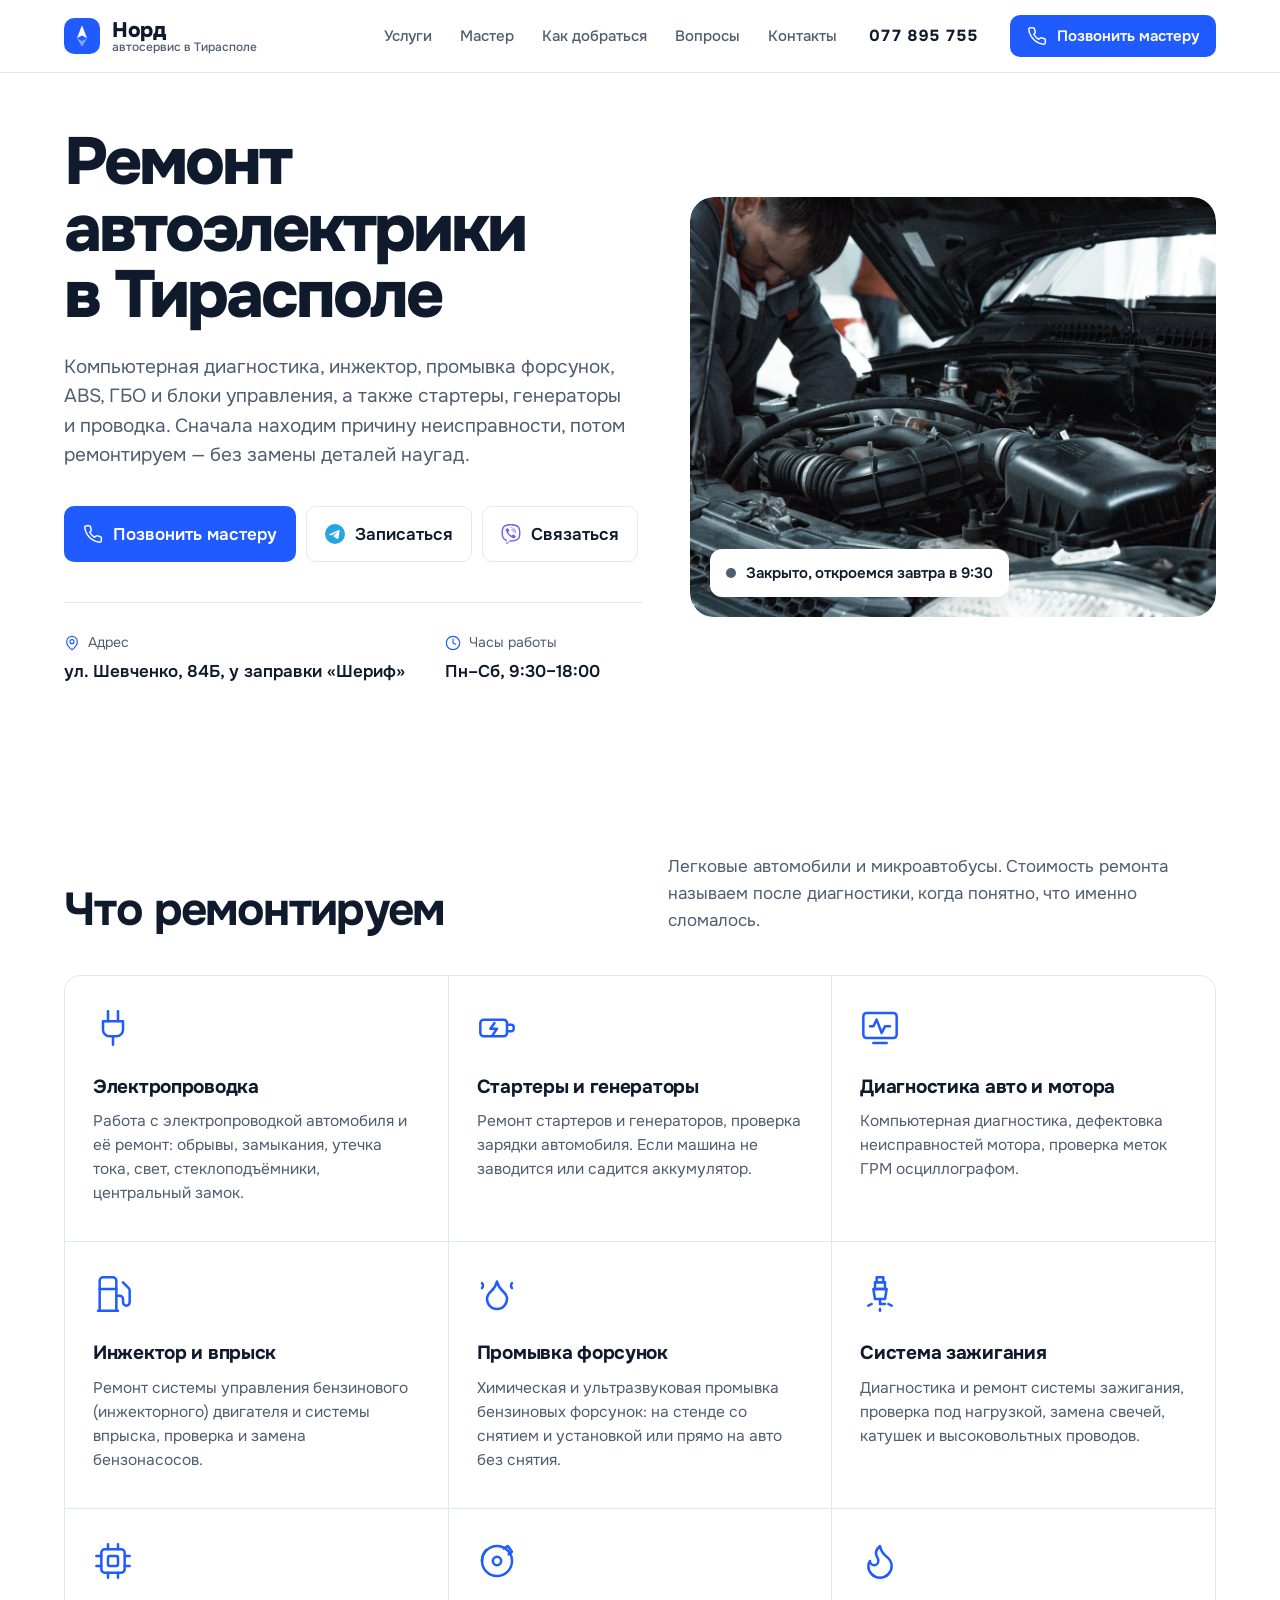
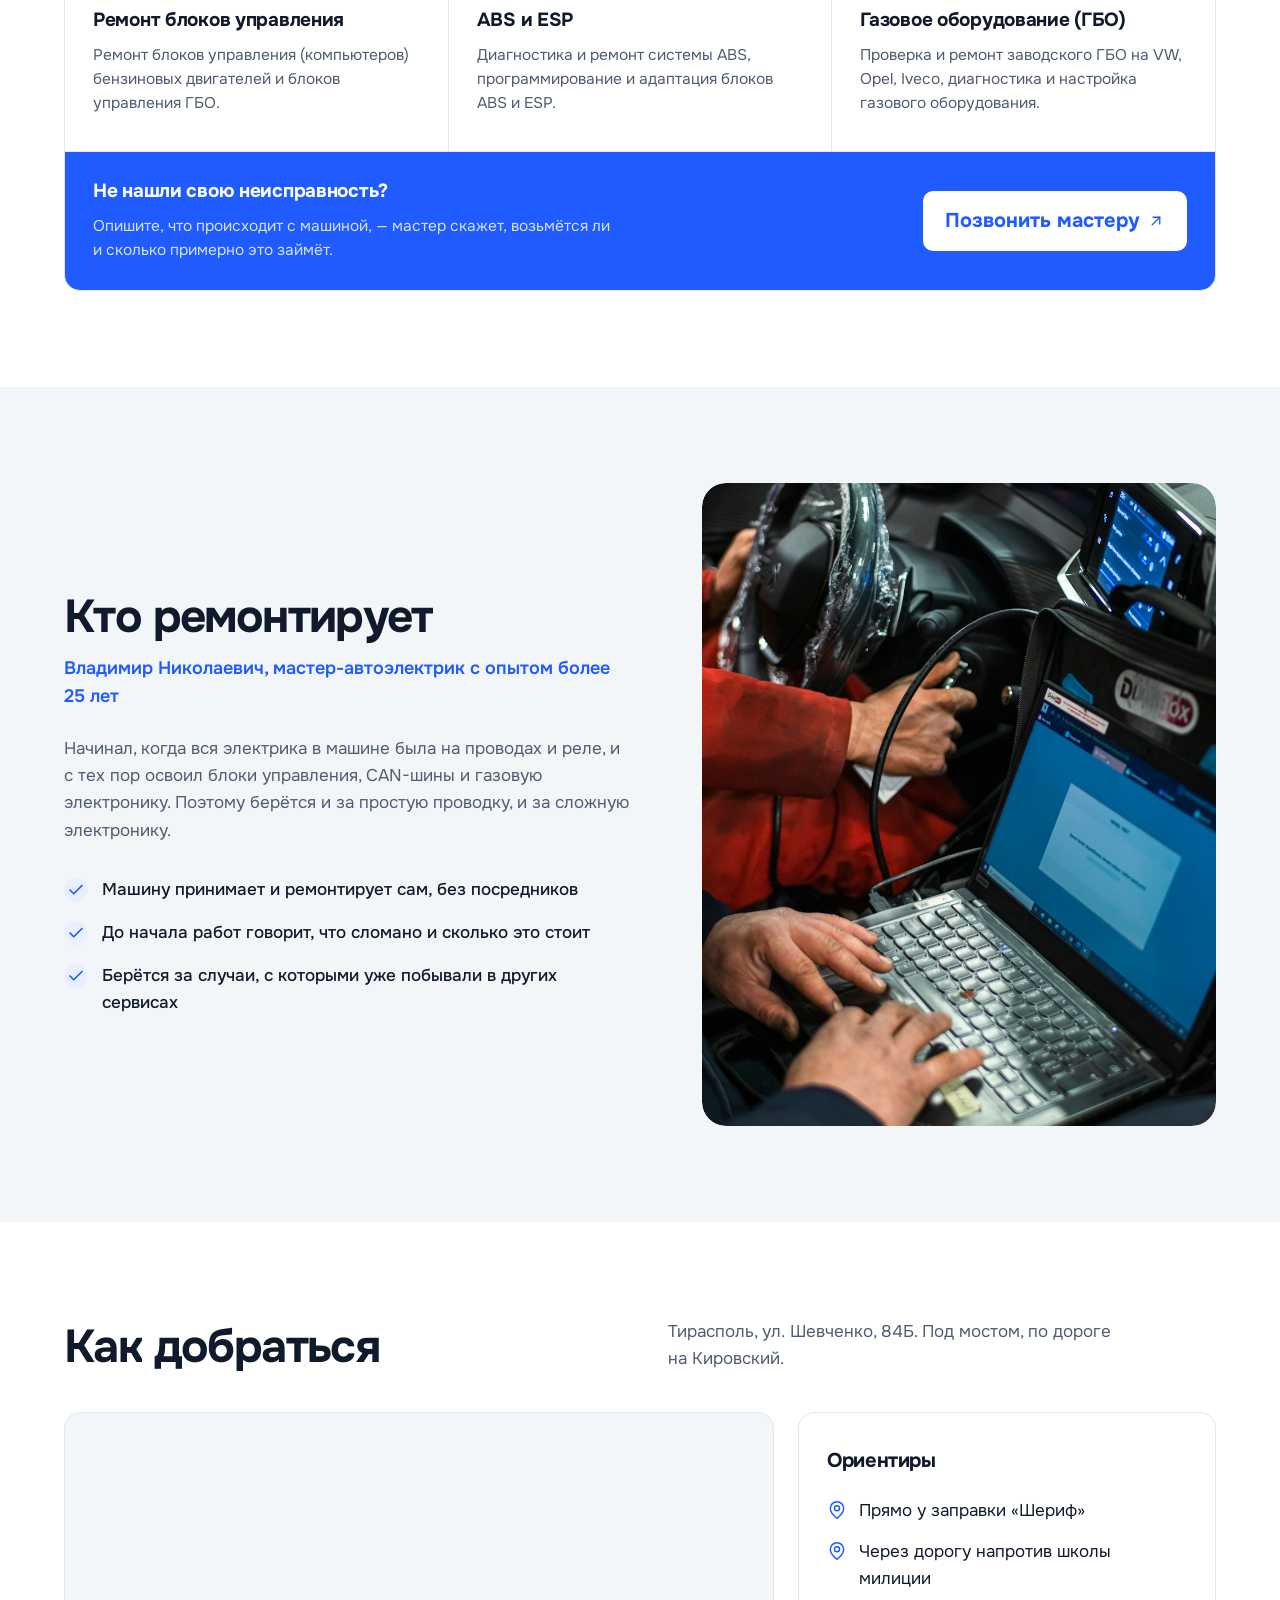
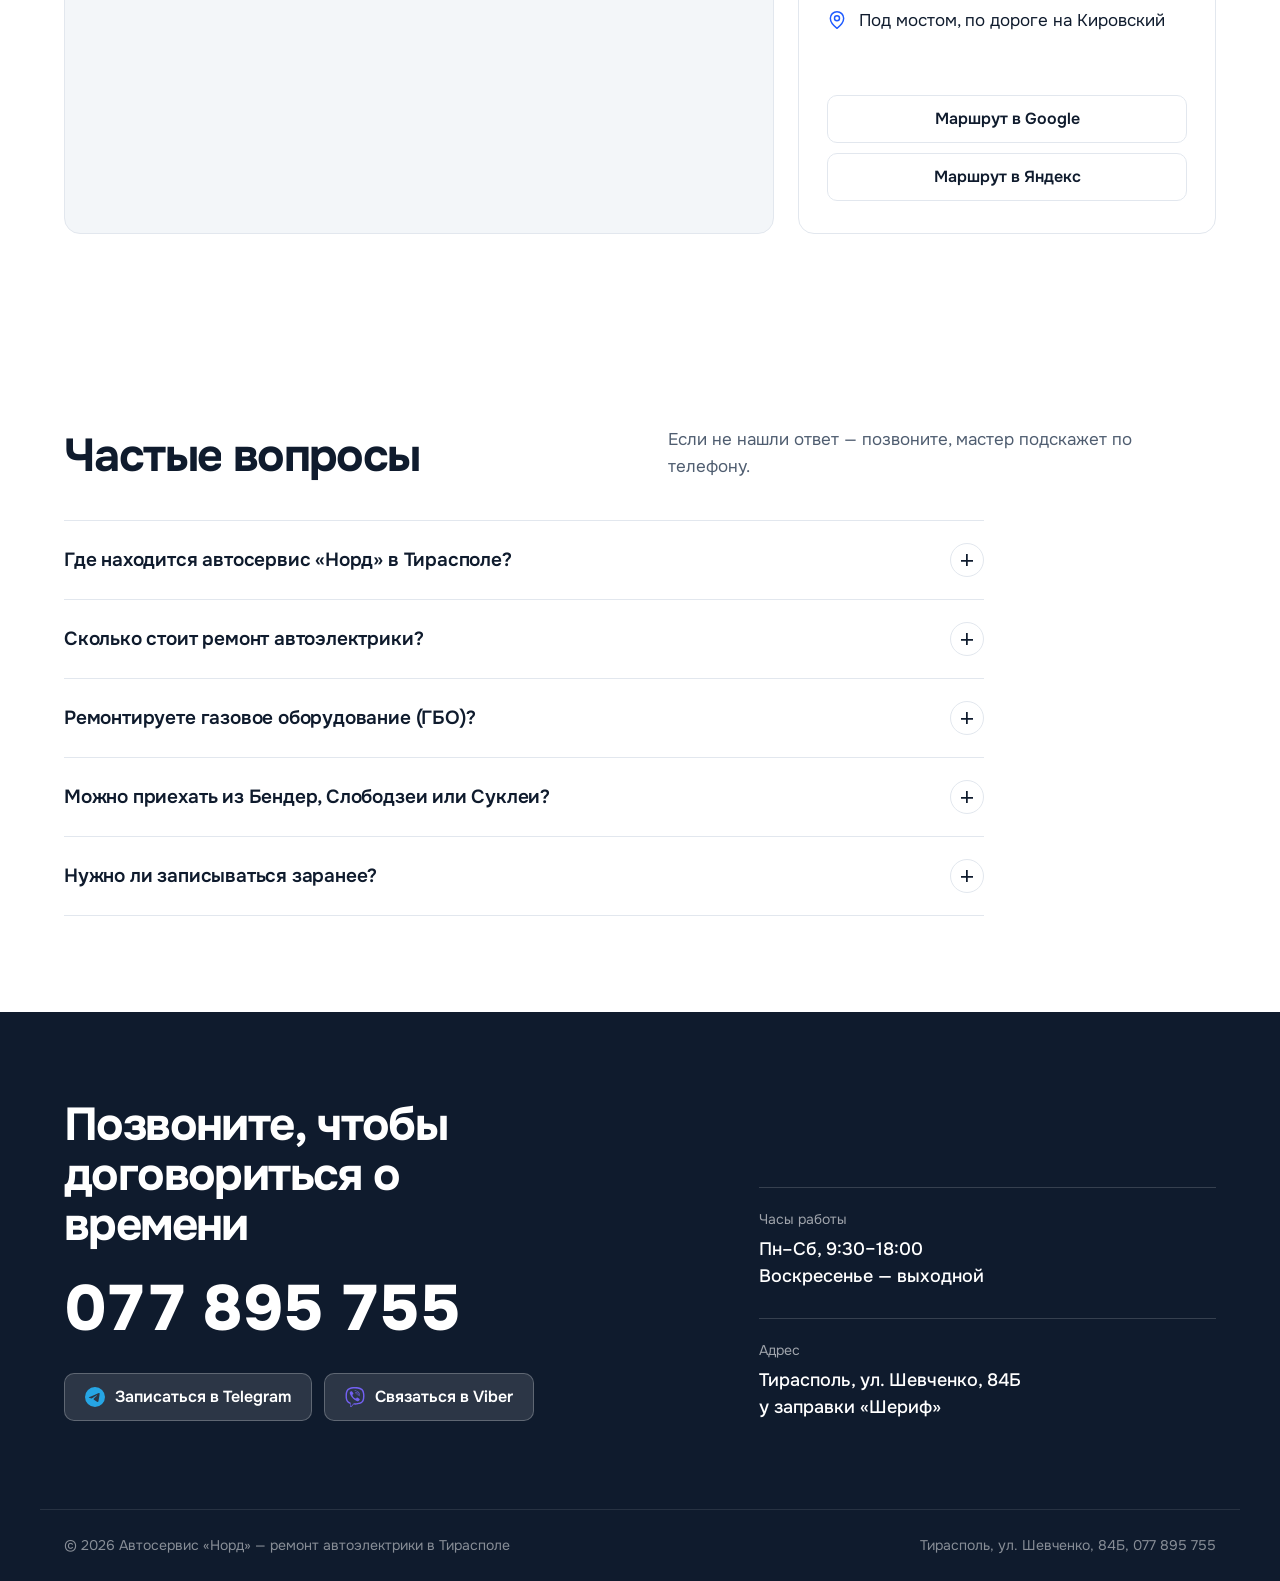
==== index.html @ 367389b3 "Reorder hero lead: diagnostics first, then starters/generators/wiring Co-Authored-By: Claude Sonnet " ====
<!DOCTYPE html>
<html lang="ru">
<head>
  <script>document.documentElement.classList.add('js')</script>
  <meta charset="utf-8">
  <meta name="viewport" content="width=device-width, initial-scale=1, viewport-fit=cover">
  <title>Ремонт автоэлектрики в Тирасполе — автосервис «Норд»</title>
  <meta name="description" content="Ремонт автоэлектрики в Тирасполе: проводка, стартеры и генераторы, инжектор, промывка форсунок, ABS, ГБО и блоки управления. Ул. Шевченко 84Б, у «Шерифа». ☎ 077 895 755">
  <meta name="keywords" content="ремонт автоэлектрики Тирасполь, автоэлектрик Тирасполь, автосервис Тирасполь, СТО Тирасполь, ремонт ГБО Тирасполь, настройка ГБО Тирасполь, ремонт стартера Тирасполь, ремонт генератора Тирасполь, проверка зарядки, ремонт электропроводки авто Тирасполь, ремонт инжектора Тирасполь, промывка форсунок Тирасполь, ультразвуковая промывка форсунок, ремонт заводского ГБО VW Opel Iveco, ремонт блока управления ГБО, замена бензонасоса, ремонт ЭБУ Тирасполь, замена свечей зажигания, ремонт ABS Тирасполь, программирование ABS ESP, проверка меток ГРМ, компьютерная диагностика авто Тирасполь, автоэлектрик ПМР, автоэлектрик Бендеры, автоэлектрик Приднестровье">
  <meta name="robots" content="index, follow, max-image-preview:large">
  <meta name="author" content="Автосервис «Норд»">
  <link rel="canonical" href="https://ot4ainui4elowek.github.io/nord-autoservice/">
  <link rel="alternate" hreflang="ru" href="https://ot4ainui4elowek.github.io/nord-autoservice/">
  <link rel="alternate" hreflang="x-default" href="https://ot4ainui4elowek.github.io/nord-autoservice/">

  <!-- регион -->
  <meta name="geo.region" content="MD-SN">
  <meta name="geo.placename" content="Тирасполь">
  <meta name="geo.position" content="46.8545;29.6125">
  <meta name="ICBM" content="46.8545, 29.6125">
  <meta name="format-detection" content="telephone=yes">

  <!-- превью ссылок: Telegram, Viber, Facebook, VK -->
  <meta property="og:type" content="website">
  <meta property="og:locale" content="ru_RU">
  <meta property="og:site_name" content="Автосервис «Норд»">
  <meta property="og:title" content="Ремонт автоэлектрики в Тирасполе — автосервис «Норд»">
  <meta property="og:description" content="Проводка, стартеры и генераторы, инжектор, промывка форсунок, ABS/ESP, ГБО и ЭБУ. Ул. Шевченко 84Б, у заправки «Шериф». ☎ 077 895 755">
  <meta property="og:url" content="https://ot4ainui4elowek.github.io/nord-autoservice/">
  <meta property="og:image" content="https://ot4ainui4elowek.github.io/nord-autoservice/img/og.jpg">
  <meta property="og:image:secure_url" content="https://ot4ainui4elowek.github.io/nord-autoservice/img/og.jpg">
  <meta property="og:image:type" content="image/jpeg">
  <meta property="og:image:width" content="1200">
  <meta property="og:image:height" content="630">
  <meta property="og:image:alt" content="Ремонт автоэлектрики в Тирасполе — автосервис «Норд», телефон 077 895 755">
  <meta property="business:contact_data:street_address" content="ул. Шевченко, 84Б">
  <meta property="business:contact_data:locality" content="Тирасполь">
  <meta property="business:contact_data:country_name" content="Приднестровье">
  <meta property="business:contact_data:phone_number" content="+37377895755">
  <meta name="twitter:card" content="summary_large_image">
  <meta name="twitter:title" content="Ремонт автоэлектрики в Тирасполе — автосервис «Норд»">
  <meta name="twitter:description" content="Проводка, стартеры, инжектор, ABS/ESP, ГБО. Ул. Шевченко 84Б, у «Шерифа». ☎ 077 895 755">
  <meta name="twitter:image" content="https://ot4ainui4elowek.github.io/nord-autoservice/img/og.jpg">

  <!-- иконки -->
  <link rel="icon" href="favicon.ico" sizes="48x48">
  <link rel="icon" href="img/favicon.svg" type="image/svg+xml">
  <link rel="icon" href="img/favicon-32.png" type="image/png" sizes="32x32">
  <link rel="apple-touch-icon" href="img/apple-touch-icon.png">
  <link rel="manifest" href="site.webmanifest">
  <meta name="theme-color" content="#ffffff">
  <meta name="application-name" content="Норд">
  <meta name="apple-mobile-web-app-title" content="Норд">

  <link rel="preconnect" href="https://fonts.googleapis.com">
  <link rel="preconnect" href="https://fonts.gstatic.com" crossorigin>
  <link rel="stylesheet" href="https://fonts.googleapis.com/css2?family=Onest:wght@400;500;600;700;800&display=swap">
  <link rel="preload" href="img/hero.jpg" as="image" fetchpriority="high">
  <link rel="stylesheet" href="styles.css?v=5">

  <script type="application/ld+json">
{
  "@context": "https://schema.org",
  "@graph": [
    {
      "@type": "AutoRepair",
      "@id": "https://ot4ainui4elowek.github.io/nord-autoservice/#business",
      "name": "Автосервис «Норд»",
      "alternateName": [
        "Норд",
        "СТО Норд Тирасполь",
        "Ремонт автоэлектрики Норд"
      ],
      "description": "Ремонт автоэлектрики в Тирасполе: ремонт электропроводки автомобиля; ремонт стартеров и генераторов, проверка зарядки; компьютерная диагностика и дефектовка мотора; ремонт инжектора и системы впрыска, замена бензонасосов; промывка форсунок химическая и ультразвуком; диагностика и ремонт системы зажигания; ремонт ЭБУ двигателя и блоков управления ГБО; диагностика и ремонт ABS, программирование ABS/ESP; проверка и ремонт ГБО, в том числе заводского (VW, Opel, Iveco).",
      "url": "https://ot4ainui4elowek.github.io/nord-autoservice/",
      "logo": "https://ot4ainui4elowek.github.io/nord-autoservice/img/icon-512.png",
      "image": "https://ot4ainui4elowek.github.io/nord-autoservice/img/og.jpg",
      "telephone": "+37377895755",
      "priceRange": "$$",
      "address": {
        "@type": "PostalAddress",
        "streetAddress": "ул. Шевченко, 84Б",
        "addressLocality": "Тирасполь",
        "addressRegion": "Приднестровье",
        "postalCode": "MD-3300",
        "addressCountry": "MD"
      },
      "geo": {
        "@type": "GeoCoordinates",
        "latitude": 46.8545,
        "longitude": 29.6125
      },
      "hasMap": "https://www.google.com/maps/search/?api=1&query=46.8545,29.6125",
      "openingHoursSpecification": [
        {
          "@type": "OpeningHoursSpecification",
          "dayOfWeek": [
            "Monday",
            "Tuesday",
            "Wednesday",
            "Thursday",
            "Friday",
            "Saturday"
          ],
          "opens": "09:30",
          "closes": "18:00"
        }
      ],
      "areaServed": [
        {
          "@type": "City",
          "name": "Тирасполь"
        },
        {
          "@type": "City",
          "name": "Бендеры"
        },
        {
          "@type": "City",
          "name": "Слободзея"
        },
        {
          "@type": "City",
          "name": "Суклея"
        },
        {
          "@type": "City",
          "name": "Парканы"
        },
        {
          "@type": "City",
          "name": "Красное"
        },
        {
          "@type": "City",
          "name": "Днестровск"
        },
        {
          "@type": "City",
          "name": "Григориополь"
        },
        {
          "@type": "AdministrativeArea",
          "name": "Приднестровье"
        }
      ],
      "employee": {
        "@type": "Person",
        "name": "Владимир Николаевич",
        "jobTitle": "Автоэлектрик"
      },
      "knowsLanguage": "ru",
      "hasOfferCatalog": {
        "@type": "OfferCatalog",
        "name": "Услуги автоэлектрика в Тирасполе",
        "itemListElement": [
          {
            "@type": "Offer",
            "itemOffered": {
              "@type": "Service",
              "name": "Ремонт электропроводки автомобиля",
              "description": "Работа с электропроводкой автомобиля и её ремонт: обрывы, замыкания, утечка тока, свет, стеклоподъёмники, центральный замок.",
              "areaServed": "Тирасполь"
            }
          },
          {
            "@type": "Offer",
            "itemOffered": {
              "@type": "Service",
              "name": "Ремонт стартеров и генераторов, проверка зарядки",
              "description": "Ремонт стартеров и генераторов, проверка зарядки автомобиля. Если машина не заводится или садится аккумулятор.",
              "areaServed": "Тирасполь"
            }
          },
          {
            "@type": "Offer",
            "itemOffered": {
              "@type": "Service",
              "name": "Компьютерная диагностика и дефектовка мотора",
              "description": "Компьютерная диагностика, дефектовка неисправностей мотора, проверка меток ГРМ осциллографом.",
              "areaServed": "Тирасполь"
            }
          },
          {
            "@type": "Offer",
            "itemOffered": {
              "@type": "Service",
              "name": "Ремонт инжектора и системы впрыска, замена бензонасосов",
              "description": "Ремонт системы управления бензинового (инжекторного) двигателя и системы впрыска, проверка и замена бензонасосов.",
              "areaServed": "Тирасполь"
            }
          },
          {
            "@type": "Offer",
            "itemOffered": {
              "@type": "Service",
              "name": "Промывка форсунок химическая и ультразвуком",
              "description": "Химическая и ультразвуковая промывка бензиновых форсунок: на стенде со снятием и установкой или прямо на авто без снятия.",
              "areaServed": "Тирасполь"
            }
          },
          {
            "@type": "Offer",
            "itemOffered": {
              "@type": "Service",
              "name": "Диагностика и ремонт системы зажигания",
              "description": "Диагностика и ремонт системы зажигания, проверка под нагрузкой, замена свечей, катушек и высоковольтных проводов.",
              "areaServed": "Тирасполь"
            }
          },
          {
            "@type": "Offer",
            "itemOffered": {
              "@type": "Service",
              "name": "Ремонт ЭБУ двигателя и блоков управления ГБО",
              "description": "Ремонт блоков управления (компьютеров) бензиновых двигателей и блоков управления ГБО.",
              "areaServed": "Тирасполь"
            }
          },
          {
            "@type": "Offer",
            "itemOffered": {
              "@type": "Service",
              "name": "Диагностика и ремонт ABS, программирование ABS/ESP",
              "description": "Диагностика и ремонт системы ABS, программирование и адаптация блоков ABS и ESP.",
              "areaServed": "Тирасполь"
            }
          },
          {
            "@type": "Offer",
            "itemOffered": {
              "@type": "Service",
              "name": "Проверка и ремонт ГБО, в том числе заводского (VW, Opel, Iveco)",
              "description": "Проверка и ремонт заводского ГБО на VW, Opel, Iveco, диагностика и настройка газового оборудования.",
              "areaServed": "Тирасполь"
            }
          }
        ]
      },
      "contactPoint": {
        "@type": "ContactPoint",
        "telephone": "+37377895755",
        "contactType": "customer service",
        "availableLanguage": "ru"
      }
    },
    {
      "@type": "WebSite",
      "@id": "https://ot4ainui4elowek.github.io/nord-autoservice/#site",
      "url": "https://ot4ainui4elowek.github.io/nord-autoservice/",
      "name": "Автосервис «Норд»",
      "inLanguage": "ru",
      "publisher": {
        "@id": "https://ot4ainui4elowek.github.io/nord-autoservice/#business"
      }
    },
    {
      "@type": "FAQPage",
      "@id": "https://ot4ainui4elowek.github.io/nord-autoservice/#faq",
      "mainEntity": [
        {
          "@type": "Question",
          "name": "Где находится автосервис «Норд» в Тирасполе?",
          "acceptedAnswer": {
            "@type": "Answer",
            "text": "Тирасполь, ул. Шевченко, 84Б — под мостом по дороге на Кировский, прямо у заправки «Шериф», через дорогу напротив школы милиции."
          }
        },
        {
          "@type": "Question",
          "name": "Сколько стоит ремонт автоэлектрики?",
          "acceptedAnswer": {
            "@type": "Answer",
            "text": "Цена зависит от машины и неисправности. Мастер называет стоимость после диагностики, до начала работ."
          }
        },
        {
          "@type": "Question",
          "name": "Ремонтируете газовое оборудование (ГБО)?",
          "acceptedAnswer": {
            "@type": "Answer",
            "text": "Да. Проверяем и ремонтируем ГБО, в том числе заводское на VW, Opel и Iveco, настраиваем газовое оборудование и ремонтируем блоки управления ГБО."
          }
        },
        {
          "@type": "Question",
          "name": "Можно приехать из Бендер, Слободзеи или Суклеи?",
          "acceptedAnswer": {
            "@type": "Answer",
            "text": "Да, к нам приезжают со всего Приднестровья. Позвоните заранее — договоримся о времени, чтобы не ждать."
          }
        },
        {
          "@type": "Question",
          "name": "Нужно ли записываться заранее?",
          "acceptedAnswer": {
            "@type": "Answer",
            "text": "Лучше позвонить по номеру 077 895 755 или написать в Telegram или Viber: мастер скажет, когда удобно подъехать."
          }
        }
      ]
    }
  ]
}
  </script>
</head>
<body>

<!-- Линейные иконки (stroke, 24×24) -->
<svg width="0" height="0" style="position:absolute" aria-hidden="true">
  <defs>
    <symbol id="i-phone" viewBox="0 0 24 24"><path d="M22 16.92v3a2 2 0 0 1-2.18 2 19.79 19.79 0 0 1-8.63-3.07 19.5 19.5 0 0 1-6-6 19.79 19.79 0 0 1-3.07-8.67A2 2 0 0 1 4.11 2h3a2 2 0 0 1 2 1.72c.13.96.36 1.9.7 2.81a2 2 0 0 1-.45 2.11L8.09 9.91a16 16 0 0 0 6 6l1.27-1.27a2 2 0 0 1 2.11-.45c.9.34 1.85.57 2.81.7A2 2 0 0 1 22 16.92z"/></symbol>
    <symbol id="i-send" viewBox="0 0 24 24"><path d="m22 2-7 20-4-9-9-4z"/><path d="M22 2 11 13"/></symbol>
    <symbol id="b-tg" viewBox="0 0 24 24"><path fill="#26A5E4" stroke="none" d="M11.944 0A12 12 0 0 0 0 12a12 12 0 0 0 12 12 12 12 0 0 0 12-12A12 12 0 0 0 12 0a12 12 0 0 0-.056 0zm4.962 7.224c.1-.002.321.023.465.14a.506.506 0 0 1 .171.325c.016.093.036.306.02.472-.18 1.898-.962 6.502-1.36 8.627-.168.9-.499 1.201-.82 1.23-.696.065-1.225-.46-1.9-.902-1.056-.693-1.653-1.124-2.678-1.8-1.185-.78-.417-1.21.258-1.91.177-.184 3.247-2.977 3.307-3.23.007-.032.014-.15-.056-.212s-.174-.041-.249-.024c-.106.024-1.793 1.14-5.061 3.345-.48.33-.913.49-1.302.48-.428-.008-1.252-.241-1.865-.44-.752-.245-1.349-.374-1.297-.789.027-.216.325-.437.893-.663 3.498-1.524 5.83-2.529 6.998-3.014 3.332-1.386 4.025-1.627 4.476-1.635z"/></symbol>
    <symbol id="b-vb" viewBox="0 0 24 24"><path fill="#7360F2" stroke="none" d="M11.4 0C9.473.028 5.333.344 3.02 2.467 1.302 4.187.696 6.7.633 9.817.57 12.933.488 18.776 6.12 20.36h.003l-.004 2.416s-.037.977.61 1.177c.777.242 1.234-.5 1.98-1.302.407-.44.972-1.084 1.397-1.58 3.85.326 6.812-.416 7.15-.525.776-.252 5.176-.816 5.892-6.657.74-6.02-.36-9.83-2.34-11.546-.596-.55-3.006-2.3-8.375-2.323 0 0-.395-.025-1.037-.017zm.058 1.693c.545-.004.88.017.88.017 4.542.02 6.717 1.388 7.222 1.846 1.675 1.435 2.53 4.868 1.906 9.897v.002c-.604 4.878-4.174 5.184-4.832 5.395-.28.09-2.882.737-6.153.524 0 0-2.436 2.94-3.197 3.704-.12.12-.26.167-.352.144-.13-.033-.166-.188-.165-.414l.02-4.018c-4.762-1.32-4.485-6.292-4.43-8.895.054-2.604.543-4.738 1.996-6.173 1.96-1.773 5.474-2.018 7.11-2.03zm.38 2.602c-.167 0-.303.135-.304.302 0 .167.133.303.3.305 1.624.01 2.946.537 4.028 1.592 1.073 1.046 1.62 2.468 1.633 4.334.002.167.14.3.307.3.166-.002.3-.138.3-.304-.014-1.984-.618-3.596-1.816-4.764-1.19-1.16-2.692-1.753-4.447-1.765zm-3.96.695c-.19-.032-.4.005-.616.117l-.01.002c-.43.247-.816.562-1.146.932-.002.004-.006.004-.008.008-.267.323-.42.638-.46.948-.008.046-.01.093-.007.14 0 .136.022.27.065.4l.013.01c.135.48.473 1.276 1.205 2.604.42.768.903 1.5 1.446 2.186.27.344.56.673.87.984l.132.132c.31.308.64.6.984.87.686.543 1.418 1.027 2.186 1.447 1.328.733 2.126 1.07 2.604 1.206l.01.014c.13.042.265.064.402.063.046.002.092 0 .138-.008.31-.036.627-.19.948-.46.004 0 .003-.002.008-.005.37-.33.683-.72.93-1.148l.003-.01c.225-.432.15-.842-.18-1.12-.004 0-.698-.58-1.037-.83-.36-.255-.73-.492-1.113-.71-.51-.285-1.032-.106-1.248.174l-.447.564c-.23.283-.657.246-.657.246-3.12-.796-3.955-3.955-3.955-3.955s-.037-.426.248-.656l.563-.448c.277-.215.456-.737.17-1.248-.217-.383-.454-.756-.71-1.115-.25-.34-.826-1.033-.83-1.035-.137-.165-.31-.265-.502-.297zm4.49.88c-.158.002-.29.124-.3.282-.01.167.115.312.282.324 1.16.085 2.017.466 2.645 1.15.63.688.93 1.524.906 2.57-.002.168.13.306.3.31.166.003.305-.13.31-.297.025-1.175-.334-2.193-1.067-2.994-.74-.81-1.777-1.253-3.05-1.346h-.024zm.463 1.63c-.16.002-.29.127-.3.287-.008.167.12.31.288.32.523.028.875.175 1.113.422.24.245.388.62.416 1.164.01.167.15.295.318.287.167-.008.295-.15.287-.317-.03-.644-.215-1.178-.58-1.557-.367-.378-.893-.574-1.52-.607h-.018z"/></symbol>
    <symbol id="i-chat" viewBox="0 0 24 24"><path d="M7.9 20A9 9 0 1 0 4 16.1L2 22z"/><path d="M9.5 9.5c0 2.5 2.5 5 5 5"/></symbol>
    <symbol id="i-pin" viewBox="0 0 24 24"><path d="M20 10c0 6-8 12-8 12s-8-6-8-12a8 8 0 0 1 16 0z"/><circle cx="12" cy="10" r="3"/></symbol>
    <symbol id="i-clock" viewBox="0 0 24 24"><circle cx="12" cy="12" r="10"/><path d="M12 6v6l4 2"/></symbol>
    <symbol id="i-check" viewBox="0 0 24 24"><path d="M20 6 9 17l-5-5"/></symbol>
    <symbol id="i-arrow" viewBox="0 0 24 24"><path d="M7 17 17 7"/><path d="M8 7h9v9"/></symbol>
    <!-- услуги -->
    <symbol id="i-wiring" viewBox="0 0 24 24"><path d="M12 22v-5"/><path d="M9 8V2"/><path d="M15 8V2"/><path d="M18 8v5a4 4 0 0 1-4 4h-4a4 4 0 0 1-4-4V8z"/></symbol>
    <symbol id="i-starter" viewBox="0 0 24 24"><rect x="2" y="7" width="16" height="10" rx="2"/><path d="M18 10h2.5a1.5 1.5 0 0 1 1.5 1.5v1a1.5 1.5 0 0 1-1.5 1.5H18"/><path d="m10.5 9-2.5 3.5h4L9.5 16"/></symbol>
    <symbol id="i-scope" viewBox="0 0 24 24"><rect x="2" y="3" width="20" height="15" rx="2"/><path d="M6 11h2l2-4 3 8 2-4h3"/><path d="M8 21h8"/></symbol>
    <symbol id="i-fuel" viewBox="0 0 24 24"><path d="M3 22h12"/><path d="M4 9h10"/><path d="M14 22V4a2 2 0 0 0-2-2H6a2 2 0 0 0-2 2v18"/><path d="M14 13h2a2 2 0 0 1 2 2v2a2 2 0 0 0 4 0V9.83a2 2 0 0 0-.59-1.42L18 5"/></symbol>
    <symbol id="i-spark" viewBox="0 0 24 24"><path d="M10 2h4v3h-4z"/><path d="M9 5h6v4H9z"/><path d="M8 9h8l-1 6H9z"/><path d="M12 15v3"/><path d="M12 18h3"/><path d="m5 19 2-1"/><path d="m19 19-2-1"/><path d="M12 22v-1"/></symbol>
    <symbol id="i-disc" viewBox="0 0 24 24"><circle cx="12" cy="12" r="9"/><circle cx="12" cy="12" r="2.5"/><path d="M5.5 5.5c-1.6 1.7-2.5 4-2.5 6.5"/><path d="M16 4.5 18.5 3l2.5 3.5-2 1.5"/></symbol>
    <symbol id="i-drop" viewBox="0 0 24 24"><path d="M12 21a6 6 0 0 0 6-6c0-1.8-.9-3.3-2.6-4.8S12.5 6.5 12 4.5c-.5 2-1.7 4.2-3.4 5.7S6 13.2 6 15a6 6 0 0 0 6 6z"/><path d="M3 8.5c.8-.8.8-2.2 0-3"/><path d="M21 8.5c-.8-.8-.8-2.2 0-3"/></symbol>
    <symbol id="i-cpu" viewBox="0 0 24 24"><rect x="5" y="5" width="14" height="14" rx="2"/><rect x="9" y="9" width="6" height="6" rx="1"/><path d="M9 2v3M15 2v3M9 19v3M15 19v3M2 9h3M2 15h3M19 9h3M19 15h3"/></symbol>
    <symbol id="i-flame" viewBox="0 0 24 24"><path d="M8.5 14.5A2.5 2.5 0 0 0 11 12c0-1.38-.5-2-1-3-1.07-2.14-.22-4.05 2-6 .5 2.5 2 4.9 4 6.5 2 1.6 3 3.5 3 5.5a7 7 0 1 1-14 0c0-1.15.43-2.29 1-3a2.5 2.5 0 0 0 2.5 2.5z"/></symbol>
  </defs>
</svg>

<header class="topbar" id="top">
  <div class="wrap topbar__inner">
    <a class="logo" href="#top" aria-label="Автосервис «Норд», наверх">
      <svg class="logo__mark" viewBox="0 0 32 32" aria-hidden="true"><rect width="32" height="32" rx="9" fill="currentColor"/><path d="M16 6.5 20.5 18 16 15.6 11.5 18z" fill="#fff"/><path d="M16 25.5 11.5 18l4.5 2.4 4.5-2.4z" fill="#fff" opacity=".45"/></svg>
      <span class="logo__text">Норд<small>автосервис в Тирасполе</small></span>
    </a>
    <nav class="nav" aria-label="Разделы">
      <a href="#services">Услуги</a>
      <a href="#master">Мастер</a>
      <a href="#route">Как добраться</a>
      <a href="#faq">Вопросы</a>
      <a href="#contacts">Контакты</a>
    </nav>
    <a class="topbar__phone" href="tel:+37377895755">077 895 755</a>
    <a class="btn btn--primary btn--sm topbar__call" href="tel:+37377895755" aria-label="Позвонить мастеру">
      <svg class="ic"><use href="#i-phone"/></svg><span>Позвонить мастеру</span>
    </a>
  </div>
</header>

<main>
  <!-- Первый экран -->
  <section class="hero">
    <div class="wrap hero__grid">
      <div class="hero__copy">
        <h1><span class="ln"><span>Ремонт</span></span> <span class="ln"><span>автоэлектрики</span></span> <span class="ln"><span>в&nbsp;Тирасполе</span></span></h1>
        <p class="hero__lead">Компьютерная диагностика, инжектор, промывка форсунок, ABS, ГБО и блоки управления, а также стартеры, генераторы и проводка. Сначала находим причину неисправности, потом ремонтируем — без замены деталей наугад.</p>
        <div class="hero__actions">
          <a class="btn btn--primary btn--lg" href="tel:+37377895755">
            <svg class="ic"><use href="#i-phone"/></svg>Позвонить мастеру
          </a>
          <a class="btn btn--line btn--lg" aria-label="Записаться к мастеру в Telegram" href="https://t.me/+37377895755?text=%D0%97%D0%B4%D1%80%D0%B0%D0%B2%D1%81%D1%82%D0%B2%D1%83%D0%B9%D1%82%D0%B5%21%20%D0%A5%D0%BE%D1%87%D1%83%20%D0%B7%D0%B0%D0%BF%D0%B8%D1%81%D0%B0%D1%82%D1%8C%D1%81%D1%8F%20%D0%BD%D0%B0%20%D1%80%D0%B5%D0%BC%D0%BE%D0%BD%D1%82%20%D0%B0%D0%B2%D1%82%D0%BE%D1%8D%D0%BB%D0%B5%D0%BA%D1%82%D1%80%D0%B8%D0%BA%D0%B8.%20%D0%90%D0%B2%D1%82%D0%BE%D0%BC%D0%BE%D0%B1%D0%B8%D0%BB%D1%8C%20%28%D0%BC%D0%B0%D1%80%D0%BA%D0%B0%2C%20%D0%B3%D0%BE%D0%B4%29%3A%20" target="_blank" rel="noopener">
            <svg class="ic"><use href="#b-tg"/></svg><span>Записаться</span>
          </a>
          <a class="btn btn--line btn--lg" href="viber://chat?number=%2B37377895755" aria-label="Связаться с мастером в Viber">
            <svg class="ic"><use href="#b-vb"/></svg><span>Связаться</span>
          </a>
        </div>
        <dl class="hero__meta">
          <div>
            <dt><svg class="ic"><use href="#i-pin"/></svg>Адрес</dt>
            <dd>ул. Шевченко, 84Б, у&nbsp;заправки «Шериф»</dd>
          </div>
          <div>
            <dt><svg class="ic"><use href="#i-clock"/></svg>Часы работы</dt>
            <dd>Пн–Сб, 9:30–18:00</dd>
          </div>
        </dl>
      </div>

      <figure class="hero__media">
        <img src="img/hero.jpg" alt="Ремонт автоэлектрики в Тирасполе: проверка электрики под капотом автомобиля" width="1600" height="900">
        <figcaption class="status" id="status" hidden>
          <span class="status__dot" aria-hidden="true"></span>
          <span class="status__text"></span>
        </figcaption>
      </figure>
    </div>
  </section>

  <!-- Услуги -->
  <section class="block" id="services">
    <div class="wrap">
      <header class="block__head">
        <h2>Что ремонтируем</h2>
        <p>Легковые автомобили и микроавтобусы. Стоимость ремонта называем после диагностики, когда понятно, что именно сломалось.</p>
      </header>

      <ul class="services">
        <li class="service">
          <svg class="service__ic"><use href="#i-wiring"/></svg>
          <h3>Электропроводка</h3>
          <p>Работа с электропроводкой автомобиля и её ремонт: обрывы, замыкания, утечка тока, свет, стеклоподъёмники, центральный замок.</p>
        </li>
        <li class="service">
          <svg class="service__ic"><use href="#i-starter"/></svg>
          <h3>Стартеры и генераторы</h3>
          <p>Ремонт стартеров и генераторов, проверка зарядки автомобиля. Если машина не заводится или садится аккумулятор.</p>
        </li>
        <li class="service">
          <svg class="service__ic"><use href="#i-scope"/></svg>
          <h3>Диагностика авто и мотора</h3>
          <p>Компьютерная диагностика, дефектовка неисправностей мотора, проверка меток ГРМ осциллографом.</p>
        </li>
        <li class="service">
          <svg class="service__ic"><use href="#i-fuel"/></svg>
          <h3>Инжектор и впрыск</h3>
          <p>Ремонт системы управления бензинового (инжекторного) двигателя и системы впрыска, проверка и замена бензонасосов.</p>
        </li>
        <li class="service">
          <svg class="service__ic"><use href="#i-drop"/></svg>
          <h3>Промывка форсунок</h3>
          <p>Химическая и ультразвуковая промывка бензиновых форсунок: на стенде со снятием и установкой или прямо на авто без снятия.</p>
        </li>
        <li class="service">
          <svg class="service__ic"><use href="#i-spark"/></svg>
          <h3>Система зажигания</h3>
          <p>Диагностика и ремонт системы зажигания, проверка под нагрузкой, замена свечей, катушек и высоковольтных проводов.</p>
        </li>
        <li class="service">
          <svg class="service__ic"><use href="#i-cpu"/></svg>
          <h3>Ремонт блоков управления</h3>
          <p>Ремонт блоков управления (компьютеров) бензиновых двигателей и блоков управления ГБО.</p>
        </li>
        <li class="service">
          <svg class="service__ic"><use href="#i-disc"/></svg>
          <h3>ABS и ESP</h3>
          <p>Диагностика и ремонт системы ABS, программирование и адаптация блоков ABS и ESP.</p>
        </li>
        <li class="service">
          <svg class="service__ic"><use href="#i-flame"/></svg>
          <h3>Газовое оборудование (ГБО)</h3>
          <p>Проверка и ремонт заводского ГБО на VW, Opel, Iveco, диагностика и настройка газового оборудования.</p>
        </li>
        <li class="service service--cta">
          <h3>Не нашли свою неисправность?</h3>
          <p>Опишите, что происходит с машиной, — мастер скажет, возьмётся ли и сколько примерно это займёт.</p>
          <a class="service__link" href="tel:+37377895755">Позвонить мастеру<svg class="ic"><use href="#i-arrow"/></svg></a>
        </li>
      </ul>
    </div>
  </section>

  <!-- О мастере -->
  <section class="block block--surface" id="master">
    <div class="wrap master">
      <div class="master__copy">
        <h2>Кто ремонтирует</h2>
        <p class="master__role">Владимир Николаевич, мастер-автоэлектрик с&nbsp;опытом более 25&nbsp;лет</p>
        <p>Начинал, когда вся электрика в машине была на проводах и реле, и с тех пор освоил блоки управления, CAN-шины и газовую электронику. Поэтому берётся и за простую проводку, и за сложную электронику.</p>
        <ul class="checks">
          <li><svg class="ic"><use href="#i-check"/></svg>Машину принимает и ремонтирует сам, без посредников</li>
          <li><svg class="ic"><use href="#i-check"/></svg>До начала работ говорит, что сломано и сколько это стоит</li>
          <li><svg class="ic"><use href="#i-check"/></svg>Берётся за случаи, с которыми уже побывали в других сервисах</li>
        </ul>
      </div>
      <figure class="master__media">
        <img src="img/programming.jpg" alt="Компьютерная диагностика автомобиля в автосервисе «Норд», Тирасполь" loading="lazy" width="900" height="1350">
      </figure>
    </div>
  </section>

  <!-- Как добраться -->
  <section class="block" id="route">
    <div class="wrap">
      <header class="block__head">
        <h2>Как добраться</h2>
        <p>Тирасполь, ул.&nbsp;Шевченко, 84Б. Под мостом, по&nbsp;дороге на&nbsp;Кировский.</p>
      </header>
      <div class="route">
        <div class="route__map">
          <iframe title="Автосервис «Норд» на карте Тирасполя"
            src="https://maps.google.com/maps?q=46.8545,29.6125&amp;z=16&amp;hl=ru&amp;output=embed"
            loading="lazy" referrerpolicy="no-referrer-when-downgrade" allowfullscreen></iframe>
        </div>
        <aside class="route__card">
          <h3>Ориентиры</h3>
          <ul class="landmarks">
            <li><svg class="ic"><use href="#i-pin"/></svg>Прямо у заправки «Шериф»</li>
            <li><svg class="ic"><use href="#i-pin"/></svg>Через дорогу напротив школы милиции</li>
            <li><svg class="ic"><use href="#i-pin"/></svg>Под мостом, по дороге на Кировский</li>
          </ul>
          <div class="route__links">
            <a class="btn btn--line" href="https://www.google.com/maps/search/?api=1&amp;query=46.8545,29.6125" target="_blank" rel="noopener">Маршрут в Google</a>
            <a class="btn btn--line" href="https://yandex.ru/maps/?pt=29.6125,46.8545&amp;z=17&amp;l=map" target="_blank" rel="noopener">Маршрут в Яндекс</a>
          </div>
        </aside>
      </div>
    </div>
  </section>

  <!-- Частые вопросы -->
  <section class="block" id="faq">
    <div class="wrap">
      <header class="block__head">
        <h2>Частые вопросы</h2>
        <p>Если не нашли ответ — позвоните, мастер подскажет по телефону.</p>
      </header>
      <div class="faq">
        <details class="faq__item">
          <summary>Где находится автосервис «Норд» в Тирасполе?</summary>
          <div class="faq__a"><p>Тирасполь, ул. Шевченко, 84Б — под мостом по дороге на Кировский, прямо у заправки «Шериф», через дорогу напротив школы милиции.</p></div>
        </details>
        <details class="faq__item">
          <summary>Сколько стоит ремонт автоэлектрики?</summary>
          <div class="faq__a"><p>Цена зависит от машины и неисправности. Мастер называет стоимость после диагностики, до начала работ.</p></div>
        </details>
        <details class="faq__item">
          <summary>Ремонтируете газовое оборудование (ГБО)?</summary>
          <div class="faq__a"><p>Да. Проверяем и ремонтируем ГБО, в том числе заводское на VW, Opel и Iveco, настраиваем газовое оборудование и ремонтируем блоки управления ГБО.</p></div>
        </details>
        <details class="faq__item">
          <summary>Можно приехать из Бендер, Слободзеи или Суклеи?</summary>
          <div class="faq__a"><p>Да, к нам приезжают со всего Приднестровья. Позвоните заранее — договоримся о времени, чтобы не ждать.</p></div>
        </details>
        <details class="faq__item">
          <summary>Нужно ли записываться заранее?</summary>
          <div class="faq__a"><p>Лучше позвонить по номеру 077 895 755 или написать в Telegram или Viber: мастер скажет, когда удобно подъехать.</p></div>
        </details>
      </div>
    </div>
  </section>

  <!-- Контакты -->
  <section class="contacts" id="contacts">
    <div class="wrap contacts__grid">
      <div>
        <h2>Позвоните, чтобы договориться о времени</h2>
        <a class="contacts__phone" href="tel:+37377895755">077 895 755</a>
        <div class="contacts__actions">
          <a class="btn btn--light" href="https://t.me/+37377895755?text=%D0%97%D0%B4%D1%80%D0%B0%D0%B2%D1%81%D1%82%D0%B2%D1%83%D0%B9%D1%82%D0%B5%21%20%D0%A5%D0%BE%D1%87%D1%83%20%D0%B7%D0%B0%D0%BF%D0%B8%D1%81%D0%B0%D1%82%D1%8C%D1%81%D1%8F%20%D0%BD%D0%B0%20%D1%80%D0%B5%D0%BC%D0%BE%D0%BD%D1%82%20%D0%B0%D0%B2%D1%82%D0%BE%D1%8D%D0%BB%D0%B5%D0%BA%D1%82%D1%80%D0%B8%D0%BA%D0%B8.%20%D0%90%D0%B2%D1%82%D0%BE%D0%BC%D0%BE%D0%B1%D0%B8%D0%BB%D1%8C%20%28%D0%BC%D0%B0%D1%80%D0%BA%D0%B0%2C%20%D0%B3%D0%BE%D0%B4%29%3A%20" target="_blank" rel="noopener"><svg class="ic"><use href="#b-tg"/></svg><span>Записаться<span class="sm-hide"> в Telegram</span></span></a>
          <a class="btn btn--light" href="viber://chat?number=%2B37377895755"><svg class="ic"><use href="#b-vb"/></svg><span>Связаться<span class="sm-hide"> в Viber</span></span></a>
        </div>
      </div>
      <dl class="contacts__info">
        <div><dt>Часы работы</dt><dd>Пн–Сб, 9:30–18:00<br>Воскресенье — выходной</dd></div>
        <div><dt>Адрес</dt><dd>Тирасполь, ул. Шевченко, 84Б<br>у заправки «Шериф»</dd></div>
      </dl>
    </div>
  </section>
</main>

<footer class="footer">
  <div class="wrap footer__inner">
    <p>© <span id="year">2026</span> Автосервис «Норд» — ремонт автоэлектрики в Тирасполе</p>
    <p>Тирасполь, ул. Шевченко, 84Б, <a href="tel:+37377895755">077 895 755</a></p>
  </div>
</footer>

<div class="callbar">
  <a class="callbar__call" href="tel:+37377895755"><svg class="ic"><use href="#i-phone"/></svg>Позвонить мастеру</a>
  <a class="callbar__msg" href="https://t.me/+37377895755?text=%D0%97%D0%B4%D1%80%D0%B0%D0%B2%D1%81%D1%82%D0%B2%D1%83%D0%B9%D1%82%D0%B5%21%20%D0%A5%D0%BE%D1%87%D1%83%20%D0%B7%D0%B0%D0%BF%D0%B8%D1%81%D0%B0%D1%82%D1%8C%D1%81%D1%8F%20%D0%BD%D0%B0%20%D1%80%D0%B5%D0%BC%D0%BE%D0%BD%D1%82%20%D0%B0%D0%B2%D1%82%D0%BE%D1%8D%D0%BB%D0%B5%D0%BA%D1%82%D1%80%D0%B8%D0%BA%D0%B8.%20%D0%90%D0%B2%D1%82%D0%BE%D0%BC%D0%BE%D0%B1%D0%B8%D0%BB%D1%8C%20%28%D0%BC%D0%B0%D1%80%D0%BA%D0%B0%2C%20%D0%B3%D0%BE%D0%B4%29%3A%20" target="_blank" rel="noopener" aria-label="Записаться к мастеру в Telegram"><svg class="ic"><use href="#b-tg"/></svg></a>
  <a class="callbar__msg" href="viber://chat?number=%2B37377895755" aria-label="Связаться с мастером в Viber"><svg class="ic"><use href="#b-vb"/></svg></a>
</div>

<script src="script.js?v=5" defer></script>
</body>
</html>
---- styles.css ----
/* Автосервис «Норд» — светлый, строгий, один акцент («северный» синий) */
:root {
  --ink: #0f1b2d;
  --ink-2: #4f5d70;
  --line: #e2e7ee;
  --surface: #f3f6f9;
  --white: #ffffff;
  --blue: #1f5bff;
  --blue-dark: #1747cc;
  --blue-soft: #e9efff;
  --green: #12a150;

  --r-sm: 10px;   /* кнопки */
  --r-md: 16px;   /* блоки */
  --r-lg: 24px;   /* фото */

  --font: "Onest", system-ui, -apple-system, "Segoe UI", Roboto, Arial, sans-serif;
  --wrap: 1200px;
  --ease-out: cubic-bezier(.16, 1, .3, 1);
  --ease-back: cubic-bezier(.34, 1.56, .64, 1);
}

*, *::before, *::after { box-sizing: border-box; }
html { scroll-behavior: smooth; scroll-padding-top: 84px; -webkit-text-size-adjust: 100%; }
body {
  margin: 0;
  font-family: var(--font);
  font-size: 17px;
  line-height: 1.6;
  color: var(--ink);
  background: var(--white);
  -webkit-font-smoothing: antialiased;
  text-rendering: optimizeLegibility;
}
img { display: block; max-width: 100%; height: auto; }
a { color: inherit; text-decoration: none; }
h1, h2, h3 { margin: 0; font-weight: 700; letter-spacing: -0.02em; }
p { margin: 0; }
figure { margin: 0; }
:focus-visible { outline: 2px solid var(--blue); outline-offset: 3px; border-radius: 4px; }

.wrap { width: 100%; max-width: var(--wrap); margin: 0 auto; padding: 0 24px; }
.ic { width: 20px; height: 20px; flex: none; fill: none; stroke: currentColor; stroke-width: 1.75; stroke-linecap: round; stroke-linejoin: round; }

/* ---------- Кнопки ---------- */
.btn {
  display: inline-flex; align-items: center; justify-content: center; gap: 10px;
  height: 48px; padding: 0 20px; border-radius: var(--r-sm);
  font: 600 16px/1 var(--font); white-space: nowrap; cursor: pointer;
  border: 1px solid transparent; transition: background-color .15s, border-color .15s, color .15s;
}
.btn--primary { background: var(--blue); color: #fff; }
.btn--primary:hover { background: var(--blue-dark); }
.btn--line { border-color: var(--line); background: var(--white); color: var(--ink); }
.btn--line:hover { border-color: var(--ink); }
.btn--light { background: rgba(255,255,255,.12); color: #fff; border-color: rgba(255,255,255,.24); }
.btn--light:hover { background: rgba(255,255,255,.2); }
.btn--sm { height: 42px; padding: 0 16px; font-size: 15px; }
.btn--lg { height: 56px; padding: 0 18px; font-size: 17px; }

/* ---------- Шапка ---------- */
.topbar {
  position: sticky; top: 0; z-index: 20;
  background: rgba(255,255,255,.92); backdrop-filter: saturate(180%) blur(12px);
  border-bottom: 1px solid var(--line);
}
.topbar__inner { display: flex; align-items: center; gap: 32px; height: 72px; }
.logo { display: flex; align-items: center; gap: 12px; color: var(--blue); }
.logo__mark { width: 36px; height: 36px; }
.logo__text { color: var(--ink); font-weight: 800; font-size: 21px; letter-spacing: -0.02em; line-height: 1.05; }
.logo__text small { display: block; font-size: 12px; font-weight: 500; color: var(--ink-2); letter-spacing: 0; }
.nav { display: flex; gap: 28px; margin-left: auto; font-size: 15px; font-weight: 500; color: var(--ink-2); }
.nav a:hover { color: var(--ink); }
.topbar__phone { font-weight: 700; font-size: 16px; font-variant-numeric: tabular-nums; }
.topbar__phone:hover { color: var(--blue); }

/* ---------- Первый экран ---------- */
.hero { padding: 56px 0 72px; }
.hero__grid { display: grid; grid-template-columns: 1.1fr 1fr; gap: 48px; align-items: center; }
.hero h1 {
  font-size: clamp(40px, 5.2vw, 72px); line-height: 1; font-weight: 800; letter-spacing: -0.045em;
}
.hero__lead { margin-top: 24px; font-size: 19px; line-height: 1.55; color: var(--ink-2); max-width: 30em; }
.hero__actions { display: flex; flex-wrap: wrap; gap: 10px; margin-top: 36px; }
.hero__meta { display: flex; flex-wrap: wrap; gap: 20px 40px; margin: 40px 0 0; padding-top: 28px; border-top: 1px solid var(--line); }
.hero__meta dt { display: flex; align-items: center; gap: 8px; font-size: 14px; color: var(--ink-2); }
.hero__meta dt .ic { width: 16px; height: 16px; color: var(--blue); }
.hero__meta dd { margin: 4px 0 0; font-weight: 600; }

.hero__media { position: relative; }
.hero__media img { width: 100%; aspect-ratio: 5 / 4; object-fit: cover; object-position: 30% center; border-radius: var(--r-lg); }
.status {
  position: absolute; left: 20px; bottom: 20px;
  display: flex; align-items: center; gap: 10px;
  padding: 12px 16px; border-radius: 12px; background: var(--white);
  font-size: 15px; font-weight: 600; box-shadow: 0 8px 28px rgba(15,27,45,.16);
}
.status__dot { width: 10px; height: 10px; border-radius: 50%; background: var(--ink-2); }
.status.is-open .status__dot { background: var(--green); box-shadow: 0 0 0 4px rgba(18,161,80,.16); }

/* ---------- Секции ---------- */
.block { padding: 96px 0; }
.block--surface { background: var(--surface); }
.block__head { display: grid; grid-template-columns: 1fr 1fr; gap: 24px 56px; align-items: end; margin-bottom: 40px; }
.block__head h2, .master h2, .contacts h2 { font-size: clamp(30px, 4vw, 46px); line-height: 1.08; letter-spacing: -0.035em; }
.block__head p { color: var(--ink-2); max-width: 34em; }

/* Услуги — сетка с тонкими линиями */
.services {
  list-style: none; margin: 0; padding: 0;
  display: grid; grid-template-columns: repeat(3, 1fr); gap: 1px;
  background: var(--line); border: 1px solid var(--line); border-radius: var(--r-md); overflow: hidden;
}
.service { background: var(--white); padding: 32px 28px 36px; display: flex; flex-direction: column; }
.service__ic { width: 40px; height: 40px; fill: none; stroke: var(--blue); stroke-width: 1.5; stroke-linecap: round; stroke-linejoin: round; margin-bottom: 28px; }
.service h3 { font-size: 19px; line-height: 1.25; letter-spacing: -0.015em; }
.service p { margin-top: 10px; font-size: 15.5px; line-height: 1.55; color: var(--ink-2); }
.service--cta { background: var(--blue); color: #fff; }
.service--cta p { color: rgba(255,255,255,.82); }
.service__link { margin-top: auto; padding-top: 24px; display: inline-flex; align-items: center; gap: 8px; font-weight: 700; font-size: 18px; }
.service__link .ic { width: 18px; height: 18px; }
.service__link:hover { text-decoration: underline; text-underline-offset: 4px; }

/* О мастере */
.master { display: grid; grid-template-columns: 1.1fr 1fr; gap: 72px; align-items: center; }
.master__role { margin-top: 12px; font-size: 18px; font-weight: 600; color: var(--blue); }
.master__copy > p:not(.master__role) { margin-top: 24px; color: var(--ink-2); max-width: 34em; }
.checks { list-style: none; margin: 32px 0 0; padding: 0; display: grid; gap: 16px; }
.checks li { display: flex; gap: 14px; align-items: flex-start; font-weight: 500; }
.checks .ic { margin-top: 2px; padding: 3px; width: 24px; height: 24px; border-radius: 50%; background: var(--blue-soft); color: var(--blue); stroke-width: 2.25; }
.master__media img { width: 100%; aspect-ratio: 4 / 5; object-fit: cover; border-radius: var(--r-lg); }

/* Как добраться */
.route { display: grid; grid-template-columns: 1.7fr 1fr; gap: 24px; }
.route__map { min-height: 420px; border-radius: var(--r-md); overflow: hidden; border: 1px solid var(--line); background: var(--surface); }
.route__map iframe { display: block; width: 100%; height: 100%; min-height: 420px; border: 0; }
.route__card { border: 1px solid var(--line); border-radius: var(--r-md); padding: 32px 28px; display: flex; flex-direction: column; }
.route__card h3 { font-size: 20px; }
.landmarks { list-style: none; margin: 20px 0 0; padding: 0; display: grid; gap: 14px; }
.landmarks li { display: flex; gap: 12px; align-items: flex-start; }
.landmarks .ic { color: var(--blue); margin-top: 3px; }
.route__links { margin-top: auto; padding-top: 28px; display: grid; gap: 10px; }

/* Контакты */
.contacts { background: var(--ink); color: #fff; padding: 88px 0; }
.contacts__grid { display: grid; grid-template-columns: 1.4fr 1fr; gap: 56px; align-items: end; }
.contacts h2 { max-width: 16ch; }
.contacts__phone {
  display: inline-block; margin-top: 28px;
  font-size: clamp(36px, 5.6vw, 64px); font-weight: 800; letter-spacing: -0.04em; line-height: 1;
  font-variant-numeric: tabular-nums; color: #fff;
}
.contacts__phone:hover { color: #9db7ff; }
.contacts__actions { display: flex; flex-wrap: wrap; gap: 12px; margin-top: 32px; }
.contacts__info { margin: 0; display: grid; gap: 28px; }
.contacts__info div { padding-top: 20px; border-top: 1px solid rgba(255,255,255,.16); }
.contacts__info dt { font-size: 14px; color: rgba(255,255,255,.6); }
.contacts__info dd { margin: 6px 0 0; font-size: 18px; font-weight: 500; line-height: 1.5; }

/* Подвал */
.footer { background: var(--ink); color: rgba(255,255,255,.5); font-size: 14px; }
.footer__inner { display: flex; justify-content: space-between; gap: 16px; padding: 24px; border-top: 1px solid rgba(255,255,255,.1); }

/* Плавающая кнопка на телефоне */
.callbar { display: none; }

/* ---------- Адаптив ---------- */
@media (max-width: 1080px) {
  .nav { display: none; }
  .topbar__phone { margin-left: auto; }
  .services { grid-template-columns: repeat(2, 1fr); }
  .service:nth-child(9) { grid-column: 1 / -1; }
}

@media (max-width: 860px) {
  .hero__grid, .master, .route, .contacts__grid, .block__head { grid-template-columns: 1fr; }
  .hero__grid { gap: 36px; }
  .master { gap: 40px; }
  .master__media img { aspect-ratio: 4 / 3; }
  .route__map, .route__map iframe { min-height: 320px; }
}

@media (max-width: 640px) {
  body { font-size: 15.5px; line-height: 1.5; }
  .footer { padding-bottom: 76px; }
  .wrap { padding: 0 16px; }
  html { scroll-padding-top: 64px; }

  /* шапка */
  .topbar__inner { height: 56px; gap: 12px; }
  .logo { gap: 10px; }
  .logo__mark { width: 30px; height: 30px; }
  .logo__text { font-size: 18px; }
  .logo__text small { font-size: 11.5px; }
  .topbar__phone { display: none; }
  .topbar__call { margin-left: auto; width: 40px; height: 40px; padding: 0; }
  .topbar__call span { display: none; }

  /* первый экран: фото сверху, всё главное — в один экран */
  .hero { padding: 12px 0 32px; }
  .hero__grid { gap: 20px; }
  .hero__media { order: -1; }
  .hero__media img { aspect-ratio: 16 / 9; border-radius: var(--r-md); }
  .status { left: 10px; bottom: 10px; font-size: 13.5px; padding: 8px 12px; border-radius: 10px; gap: 8px; }
  .hero h1 { font-size: 36px; letter-spacing: -0.04em; }
  .hero__lead { font-size: 16px; line-height: 1.5; margin-top: 12px; }
  .hero__actions { margin-top: 20px; display: grid; grid-template-columns: 1fr 1fr; gap: 8px; }
  .hero__actions .btn--primary { grid-column: 1 / -1; }
  .hero__actions .btn { height: 50px; font-size: 16px; }
  .hero__meta { display: grid; grid-template-columns: 1.25fr 1fr; gap: 14px; margin-top: 20px; padding-top: 16px; }
  .hero__meta dt { font-size: 13px; }
  .hero__meta dd { font-size: 14.5px; line-height: 1.35; }

  /* секции */
  .block { padding: 44px 0; }
  .block__head { margin-bottom: 20px; gap: 8px; }
  .block__head h2, .master h2, .contacts h2 { font-size: 28px; }
  .block__head p { font-size: 15px; }

  /* услуги: компактный список, описание раскрывается по тапу */
  .services { grid-template-columns: 1fr; border-radius: 14px; }
  .service { display: grid; grid-template-columns: 26px 1fr 20px; column-gap: 14px; align-items: center; padding: 16px; }
  .service__ic { width: 26px; height: 26px; margin: 0; }
  .service h3 { font-size: 16.5px; }
  .service p { grid-column: 2 / -1; margin-top: 6px; font-size: 14.5px; line-height: 1.5; }
  .js .service:not(.service--cta) { cursor: pointer; -webkit-tap-highlight-color: transparent; }
  .js .service:not(.service--cta)::after {
    content: ""; grid-column: 3; grid-row: 1; width: 9px; height: 9px; justify-self: center;
    border-right: 2px solid var(--ink-2); border-bottom: 2px solid var(--ink-2);
    transform: translateY(-2px) rotate(45deg); transition: transform .2s;
  }
  .js .service.is-open::after { transform: translateY(2px) rotate(-135deg); }
  .js .service:not(.service--cta) p {
    max-height: 0; opacity: 0; margin-top: 0; overflow: hidden;
    transition: max-height .4s var(--ease-out), opacity .3s ease, margin-top .4s var(--ease-out);
  }
  .js .service.is-open p { max-height: 14em; opacity: 1; margin-top: 6px; }
  .js .service:not(.service--cta):active { background: var(--surface); }
  .service--cta { display: block; padding: 20px 16px; }
  .service--cta p { margin-top: 6px; }
  .service__link { padding-top: 12px; font-size: 17px; }

  /* мастер */
  .master { gap: 20px; }
  .master__media { order: -1; }
  .master__media img { aspect-ratio: 16 / 9; border-radius: var(--r-md); object-position: center 60%; }
  .master__role { margin-top: 6px; font-size: 15.5px; }
  .master__copy > p:not(.master__role) { margin-top: 14px; }
  .checks { margin-top: 18px; gap: 10px; }
  .checks li { gap: 10px; font-size: 15px; }
  .checks .ic { width: 22px; height: 22px; margin-top: 0; }

  /* как добраться: карта и ориентиры одной карточкой */
  .route { gap: 0; border: 1px solid var(--line); border-radius: 14px; overflow: hidden; }
  .route__map { border: 0; border-radius: 0; }
  .route__map, .route__map iframe { min-height: 240px; }
  .route__card { border: 0; border-radius: 0; border-top: 1px solid var(--line); padding: 16px; }
  .route__card h3 { display: none; }
  .landmarks { margin: 0; gap: 8px; font-size: 15px; }
  .landmarks .ic { width: 18px; height: 18px; margin-top: 2px; }
  .route__links { padding-top: 16px; grid-template-columns: 1fr 1fr; gap: 8px; }
  .route__links .btn { height: 44px; font-size: 15px; }

  /* контакты */
  .contacts { padding: 44px 0; }
  .contacts__grid { gap: 24px; }
  .contacts h2 { font-size: 24px; max-width: none; }
  .contacts__phone { margin-top: 14px; font-size: 36px; }
  .contacts__actions { display: grid; grid-template-columns: 1fr 1fr; gap: 8px; margin-top: 20px; }
  .sm-hide { display: none; }
  .contacts__actions .btn { min-width: 0; height: 46px; padding: 0 10px; font-size: 14.5px; gap: 8px; }
  .contacts__info { grid-template-columns: 1fr 1fr; gap: 16px; }
  .contacts__info div { padding-top: 14px; }
  .contacts__info dt { font-size: 13px; }
  .contacts__info dd { font-size: 14.5px; }
  .footer__inner { flex-direction: column; gap: 2px; padding: 16px; font-size: 13px; }

  .landmarks + .btn, .btn--line:not(.btn--lg) { padding: 0 10px; font-size: 14px; white-space: nowrap; min-width: 0; }
  .callbar {
    display: flex; align-items: center; gap: 8px;
    position: fixed; z-index: 30; left: 12px; right: 12px; bottom: calc(10px + env(safe-area-inset-bottom));
    transform: translateY(150%); transition: transform .25s ease;
  }
  .callbar__call {
    flex: 1; display: flex; align-items: center; justify-content: center; gap: 10px;
    height: 54px; border-radius: 14px; background: var(--blue); color: #fff;
    font-weight: 700; font-size: 17px; box-shadow: 0 10px 30px rgba(31,91,255,.35);
  }
  .callbar__msg {
    flex: none; width: 54px; height: 54px; display: grid; place-items: center;
    border-radius: 14px; background: #fff; border: 1px solid var(--line, #e3e8f0);
    box-shadow: 0 10px 30px rgba(15,27,45,.18);
  }
  .callbar__msg .ic { width: 26px; height: 26px; }
  .callbar.is-visible { transform: none; }
}

@media (prefers-reduced-motion: reduce) {
  html { scroll-behavior: auto; }
  *, *::before, *::after { transition: none !important; }
}

/* =========================================================
   Анимации. Всё выключается при prefers-reduced-motion.
   ========================================================= */
.hero h1 .ln { display: block; }

@keyframes rise   { from { transform: translateY(110%); } to { transform: none; } }
@keyframes fadeUp { from { opacity: 0; transform: translateY(18px); } to { opacity: 1; transform: none; } }
@keyframes unclip { from { clip-path: inset(100% 0 0 0); } to { clip-path: inset(0 0 0 0); } }
@keyframes settle { from { transform: scale(1.14); } to { transform: scale(1); } }
@keyframes pop    { from { opacity: 0; transform: translateY(10px) scale(.92); } to { opacity: 1; transform: none; } }
@keyframes pulse  { 0% { box-shadow: 0 0 0 0 rgba(18,161,80,.45); } 70%, 100% { box-shadow: 0 0 0 9px rgba(18,161,80,0); } }
@keyframes ring   { 0%, 100% { transform: rotate(0); } 15% { transform: rotate(-14deg); } 30% { transform: rotate(12deg); } 45% { transform: rotate(-8deg); } 60% { transform: rotate(5deg); } 75% { transform: rotate(0); } }
@keyframes ringIdle { 0%, 82%, 100% { transform: rotate(0); } 85% { transform: rotate(-14deg); } 88% { transform: rotate(12deg); } 91% { transform: rotate(-8deg); } 94% { transform: rotate(4deg); } }
@keyframes draw   { from { stroke-dashoffset: 130; } to { stroke-dashoffset: 0; } }

@media (prefers-reduced-motion: no-preference) {
  /* первый экран: одна связная последовательность при загрузке */
  .hero h1 .ln { overflow: hidden; padding-bottom: .08em; margin-bottom: -.08em; }
  .hero h1 .ln > span { display: block; transform: translateY(110%); animation: rise 1.1s var(--ease-out) .1s forwards; }
  .hero h1 .ln + .ln > span { animation-delay: .22s; }
  .hero__lead, .hero__actions, .hero__meta { opacity: 0; animation: fadeUp .9s var(--ease-out) forwards; }
  .hero__lead    { animation-delay: .45s; }
  .hero__actions { animation-delay: .58s; }
  .hero__meta    { animation-delay: .72s; }
  .hero__media { overflow: hidden; border-radius: var(--r-lg); }
  .hero__media img { clip-path: inset(100% 0 0 0); animation: unclip 1.3s var(--ease-out) .2s forwards, settle 2.2s var(--ease-out) .2s both; }
  .status { opacity: 0; animation: pop .7s var(--ease-back) 1.2s forwards; }
  .status.is-open .status__dot { animation: pulse 2.2s ease-out 2s infinite; }

  /* появление блоков при прокрутке */
  .js .rv {
    opacity: 0; transform: translateY(32px);
    transition: opacity .9s var(--ease-out), transform .9s var(--ease-out);
    transition-delay: calc(var(--i, 0) * 80ms);
  }
  .js .rv.is-in { opacity: 1; transform: none; }

  /* заголовки секций: слова поднимаются из-под маски */
  .js .split .w { display: inline-block; overflow: hidden; vertical-align: top; padding-bottom: .1em; margin-bottom: -.1em; }
  .js .split .w > span { display: inline-block; transform: translateY(110%); transition: transform 1s var(--ease-out); transition-delay: calc(var(--i, 0) * 60ms); }
  .js .split.is-in .w > span { transform: none; }
  .js .contacts__phone.split .w > span { transition-duration: .8s; transition-delay: calc(var(--i, 0) * 35ms + 150ms); }

  /* шапка: тень при прокрутке */
  .topbar { transition: box-shadow .3s ease; }
  .topbar.is-scrolled { box-shadow: 0 10px 30px -18px rgba(15,27,45,.35); }

  /* кнопки */
  .btn {
    position: relative; overflow: hidden; isolation: isolate;
    transition: transform .3s var(--ease-out), box-shadow .3s var(--ease-out), background-color .2s, border-color .2s, color .2s;
  }
  .btn:active { transform: scale(.97); transition-duration: .08s; }
  .btn .ic { transition: transform .35s var(--ease-back); }
  .btn--primary::after {
    content: ""; position: absolute; inset: 0; z-index: -1; pointer-events: none;
    background: linear-gradient(105deg, transparent 35%, rgba(255,255,255,.38) 50%, transparent 65%);
    transform: translateX(-130%);
  }

  .service__link .ic { transition: transform .35s var(--ease-back); }
  .callbar { transition: transform .5s var(--ease-back); }
  .callbar__call .ic { animation: ringIdle 5s ease-in-out 1.5s infinite; }
  .callbar.is-visible a:active { transform: scale(.96); }

  .master__media { overflow: hidden; border-radius: var(--r-lg); }
  .master__media img { transition: transform 1.4s var(--ease-out); }
}

@media (max-width: 640px) and (prefers-reduced-motion: no-preference) {
  .hero__media, .master__media { border-radius: var(--r-md); }
}

/* наведение — только там, где есть мышь */
@media (hover: hover) and (prefers-reduced-motion: no-preference) {
  .btn:hover { transform: translateY(-2px); }
  .btn--primary:hover { box-shadow: 0 14px 28px -12px rgba(31,91,255,.75); }
  .btn--primary:hover::after { transform: translateX(130%); transition: transform .9s var(--ease-out); }
  .btn--primary:hover .ic { animation: ring .7s ease-in-out; }
  .btn--line:hover { background: var(--surface); }
  .btn--line:hover .ic, .btn--light:hover .ic { transform: translate(2px, -1px) rotate(-8deg); }

  .nav a { position: relative; transition: color .2s; }
  .nav a::after {
    content: ""; position: absolute; left: 0; right: 0; bottom: -6px; height: 2px; border-radius: 2px;
    background: var(--blue); transform: scaleX(0); transform-origin: right; transition: transform .45s var(--ease-out);
  }
  .nav a:hover::after { transform: scaleX(1); transform-origin: left; }

  .logo__mark { transition: transform .6s var(--ease-back); }
  .logo:hover .logo__mark { transform: rotate(-12deg) scale(1.06); }

  /* ячейки услуг: синяя линия сверху и «прорисовка» иконки */
  .service, .js .service.rv { position: relative; transition: background-color .35s ease, opacity .9s var(--ease-out), transform .9s var(--ease-out); }
  .js .service.rv.is-in { transition-delay: 0s, calc(var(--i, 0) * 80ms), calc(var(--i, 0) * 80ms); }
  .service::before {
    content: ""; position: absolute; left: 0; right: 0; top: 0; height: 2px; background: var(--blue);
    transform: scaleX(0); transform-origin: left; transition: transform .55s var(--ease-out);
  }
  .service:not(.service--cta):hover { background: #f8faff; }
  .service:hover::before { transform: scaleX(1); }
  .service--cta::before { background: rgba(255,255,255,.6); }
  .service__ic { stroke-dasharray: 130; stroke-dashoffset: 0; transition: transform .45s var(--ease-back); }
  .service:hover .service__ic { animation: draw 1.1s var(--ease-out); transform: translateY(-3px); }
  .service--cta:hover .service__link .ic { transform: translate(4px, -4px); }

  .master__media:hover img { transform: scale(1.04); }
  .contacts__phone { transition: color .25s ease; }
  .landmarks li { transition: transform .3s var(--ease-out); }
  .landmarks li:hover { transform: translateX(4px); }
}

/* ---------- Частые вопросы ---------- */
:root { interpolate-size: allow-keywords; }
.faq { border-top: 1px solid var(--line); max-width: 920px; }
.faq__item { border-bottom: 1px solid var(--line); }
.faq__item summary {
  display: flex; align-items: center; justify-content: space-between; gap: 24px;
  padding: 22px 0; cursor: pointer; list-style: none;
  font-size: 19px; font-weight: 600; letter-spacing: -0.01em; line-height: 1.35;
  transition: color .2s ease;
}
.faq__item summary::-webkit-details-marker { display: none; }
.faq__item summary::after {
  content: ""; flex: none; width: 34px; height: 34px; border-radius: 50%;
  border: 1px solid var(--line);
  background:
    linear-gradient(var(--ink), var(--ink)) center / 12px 1.75px no-repeat,
    linear-gradient(var(--ink), var(--ink)) center / 1.75px 12px no-repeat;
  transition: transform .45s var(--ease-back), background-color .2s, border-color .2s;
}
.faq__item[open] summary::after { transform: rotate(135deg); border-color: var(--blue); }
.faq__a p { padding: 0 56px 24px 0; color: var(--ink-2); max-width: 62ch; }
.faq__item::details-content {
  block-size: 0; overflow: hidden;
  transition: block-size .5s var(--ease-out), content-visibility .5s allow-discrete;
}
.faq__item[open]::details-content { block-size: auto; }
@media (hover: hover) {
  .faq__item summary:hover { color: var(--blue); }
  .faq__item summary:hover::after { border-color: var(--blue); }
}
.footer a { transition: color .2s; }
.footer a:hover { color: #fff; }

@media (max-width: 640px) {
  .faq__item summary { font-size: 16px; padding: 16px 0; gap: 16px; }
  .faq__item summary::after { width: 28px; height: 28px; }
  .faq__a p { padding: 0 0 16px; font-size: 15px; }
}
@media (prefers-reduced-motion: reduce) {
  .faq__item::details-content { transition: none; }
}

@media (min-width: 641px) and (max-width: 1180px) {
  .hero__actions { gap: 10px; }
  .hero__actions .btn--lg { height: 52px; padding: 0 16px; font-size: 16px; gap: 8px; }
}

/* ячейка «Не нашли свою неисправность?» — полоса во всю ширину сетки */
@media (min-width: 641px) {
  .service--cta {
    grid-column: 1 / -1;
    display: grid; grid-template-columns: 1fr auto; column-gap: 40px; align-items: center;
    padding: 28px;
  }
  .service--cta h3, .service--cta p { grid-column: 1; }
  .service--cta p { max-width: 52ch; }
  .service--cta .service__link {
    grid-column: 2; grid-row: 1 / span 2; margin: 0; padding: 14px 22px;
    border-radius: var(--r-sm); background: #fff; color: var(--blue); font-size: 20px;
  }
}

@media (prefers-reduced-motion: no-preference) {
  .hero h1 .ln + .ln + .ln > span { animation-delay: .34s; }
  .hero__lead    { animation-delay: .55s; }
  .hero__actions { animation-delay: .68s; }
  .hero__meta    { animation-delay: .82s; }
}
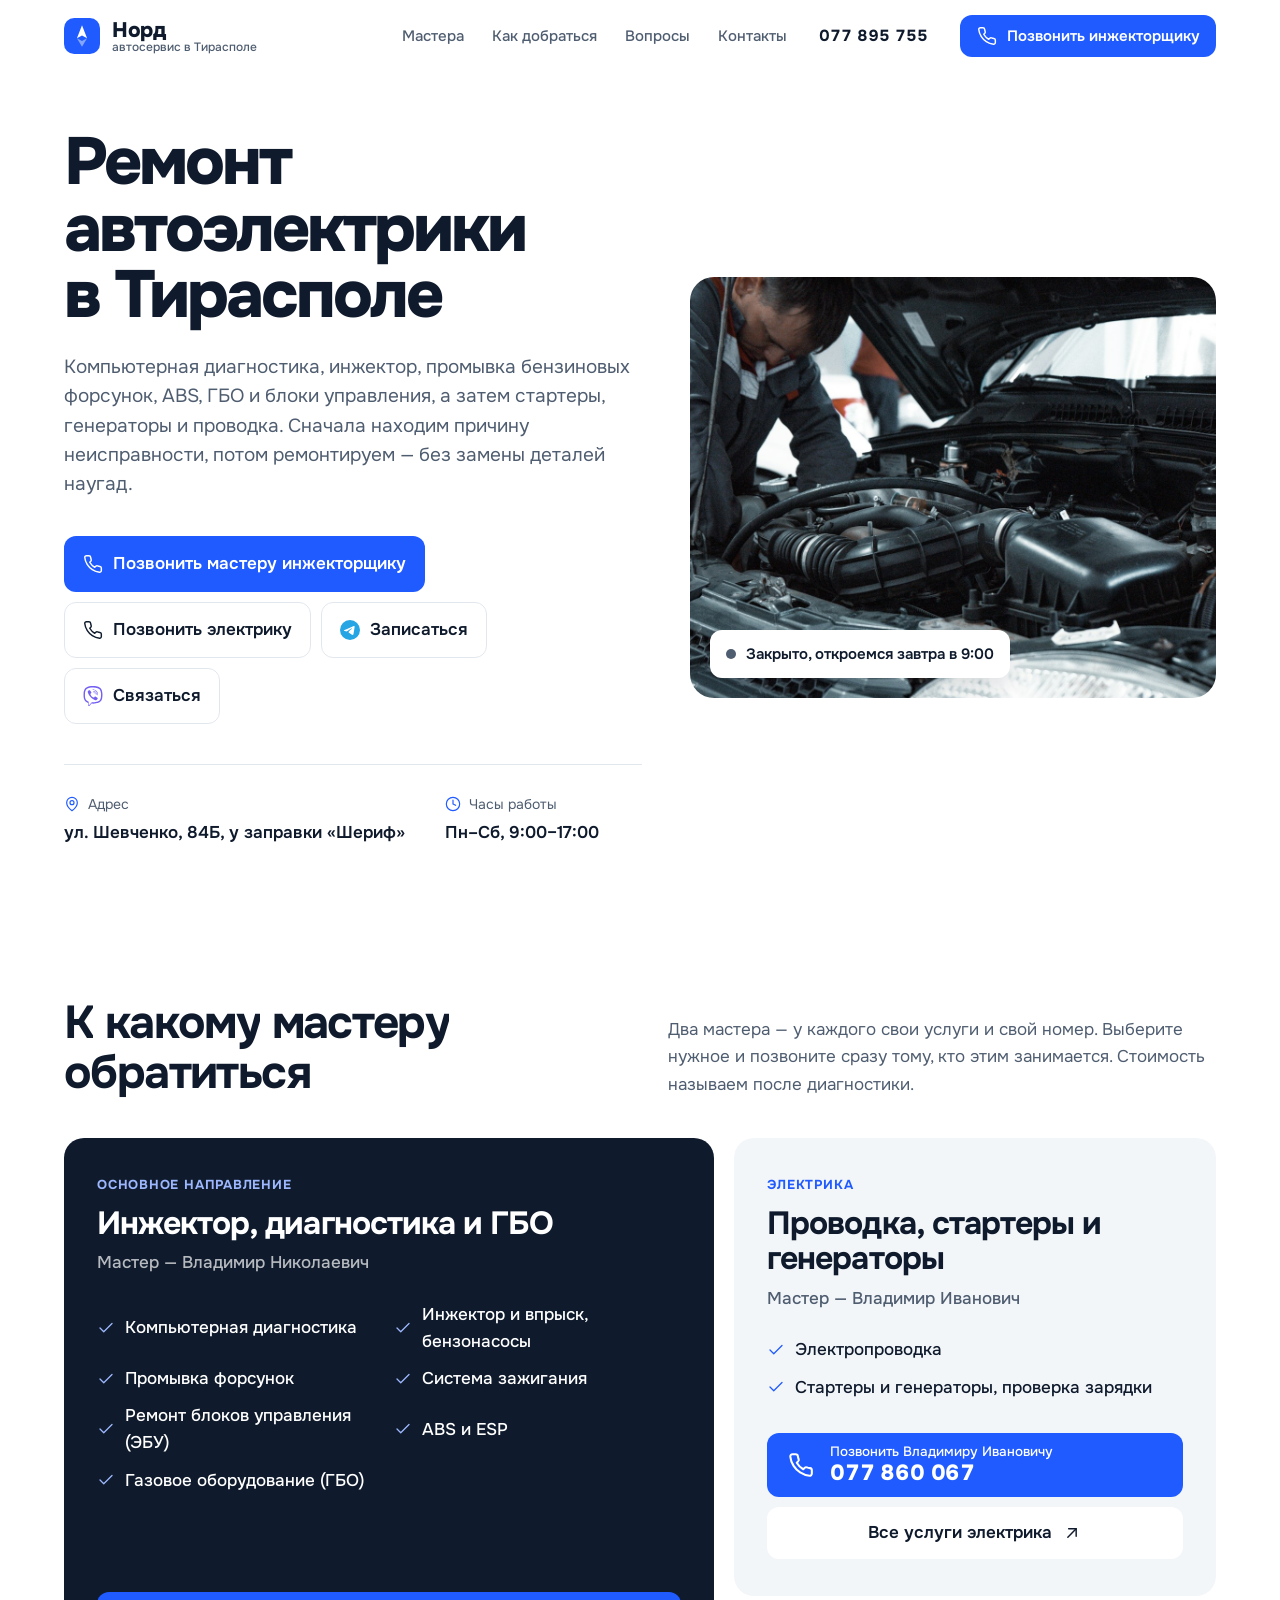
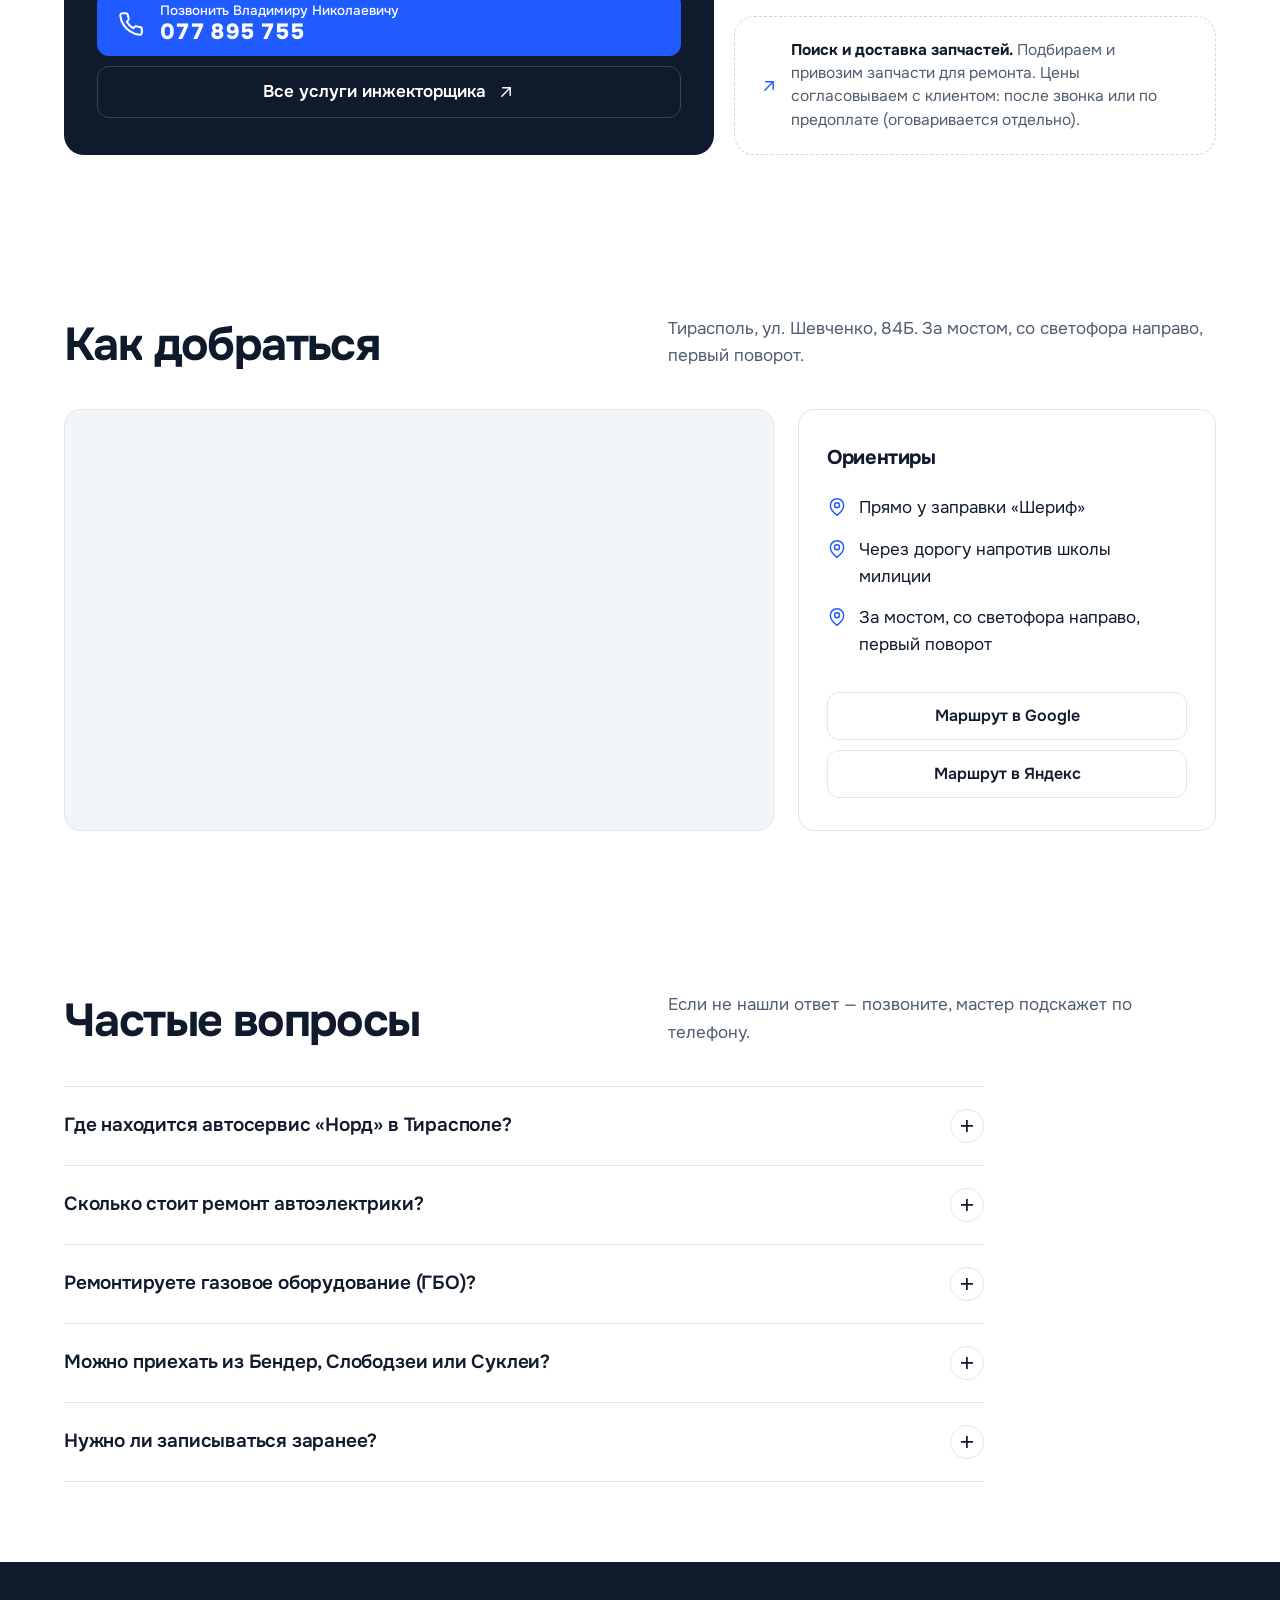
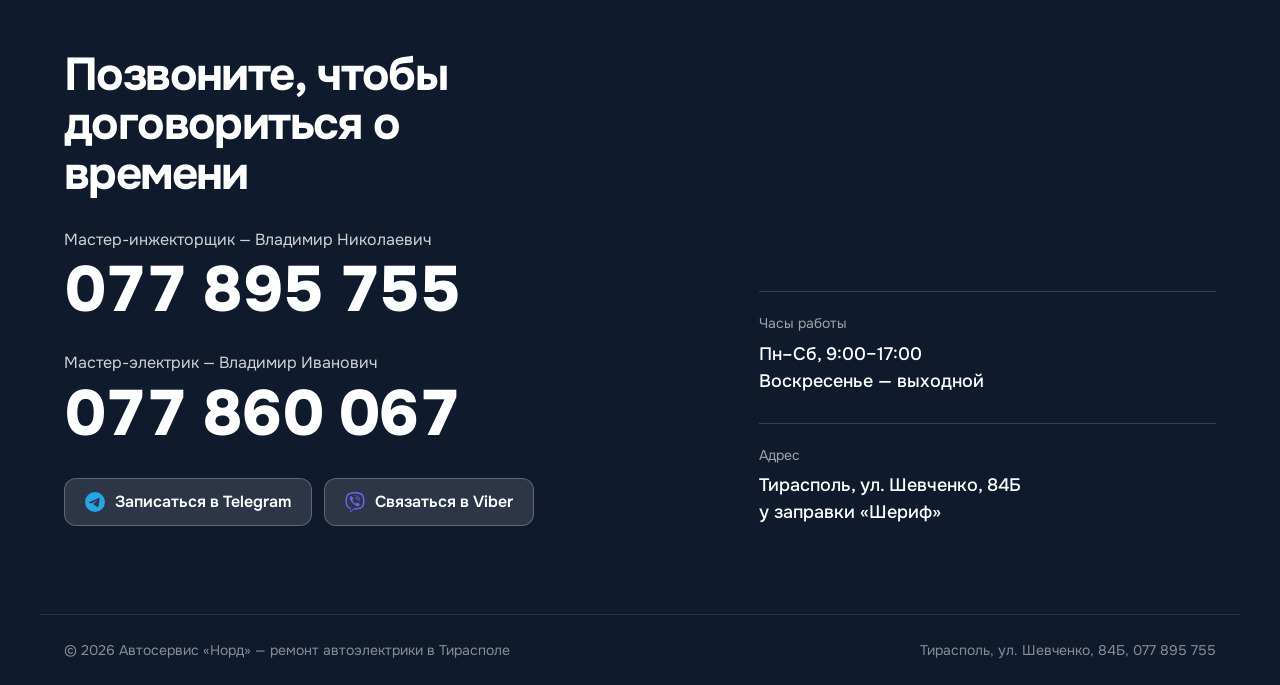
==== commit 4128fcd5: "Страницы мастеров, бургер-меню, новые часы работы и контакты - главная: карточки мастеров (инжекторщ" ====
--- a/index.html
+++ b/index.html
@@ -5,7 +5,7 @@
   <meta charset="utf-8">
   <meta name="viewport" content="width=device-width, initial-scale=1, viewport-fit=cover">
   <title>Ремонт автоэлектрики в Тирасполе — автосервис «Норд»</title>
-  <meta name="description" content="Ремонт автоэлектрики в Тирасполе: проводка, стартеры и генераторы, инжектор, промывка форсунок, ABS, ГБО и блоки управления. Ул. Шевченко 84Б, у «Шерифа». ☎ 077 895 755">
+  <meta name="description" content="Ремонт автоэлектрики в Тирасполе: компьютерная диагностика, инжектор, промывка форсунок, ABS, ГБО и блоки управления, стартеры, генераторы и проводка. Ул. Шевченко 84Б, у «Шерифа». ☎ 077 895 755">
   <meta name="keywords" content="ремонт автоэлектрики Тирасполь, автоэлектрик Тирасполь, автосервис Тирасполь, СТО Тирасполь, ремонт ГБО Тирасполь, настройка ГБО Тирасполь, ремонт стартера Тирасполь, ремонт генератора Тирасполь, проверка зарядки, ремонт электропроводки авто Тирасполь, ремонт инжектора Тирасполь, промывка форсунок Тирасполь, ультразвуковая промывка форсунок, ремонт заводского ГБО VW Opel Iveco, ремонт блока управления ГБО, замена бензонасоса, ремонт ЭБУ Тирасполь, замена свечей зажигания, ремонт ABS Тирасполь, программирование ABS ESP, проверка меток ГРМ, компьютерная диагностика авто Тирасполь, автоэлектрик ПМР, автоэлектрик Бендеры, автоэлектрик Приднестровье">
   <meta name="robots" content="index, follow, max-image-preview:large">
   <meta name="author" content="Автосервис «Норд»">
@@ -25,7 +25,7 @@
   <meta property="og:locale" content="ru_RU">
   <meta property="og:site_name" content="Автосервис «Норд»">
   <meta property="og:title" content="Ремонт автоэлектрики в Тирасполе — автосервис «Норд»">
-  <meta property="og:description" content="Проводка, стартеры и генераторы, инжектор, промывка форсунок, ABS/ESP, ГБО и ЭБУ. Ул. Шевченко 84Б, у заправки «Шериф». ☎ 077 895 755">
+  <meta property="og:description" content="Диагностика, инжектор, промывка форсунок, ABS/ESP, ГБО, ЭБУ, стартеры, генераторы и проводка. Ул. Шевченко 84Б, у заправки «Шериф». ☎ 077 895 755">
   <meta property="og:url" content="https://ot4ainui4elowek.github.io/nord-autoservice/">
   <meta property="og:image" content="https://ot4ainui4elowek.github.io/nord-autoservice/img/og.jpg">
   <meta property="og:image:secure_url" content="https://ot4ainui4elowek.github.io/nord-autoservice/img/og.jpg">
@@ -39,7 +39,7 @@
   <meta property="business:contact_data:phone_number" content="+37377895755">
   <meta name="twitter:card" content="summary_large_image">
   <meta name="twitter:title" content="Ремонт автоэлектрики в Тирасполе — автосервис «Норд»">
-  <meta name="twitter:description" content="Проводка, стартеры, инжектор, ABS/ESP, ГБО. Ул. Шевченко 84Б, у «Шерифа». ☎ 077 895 755">
+  <meta name="twitter:description" content="Диагностика, инжектор, ABS/ESP, ГБО, стартеры, проводка. Ул. Шевченко 84Б, у «Шерифа». ☎ 077 895 755">
   <meta name="twitter:image" content="https://ot4ainui4elowek.github.io/nord-autoservice/img/og.jpg">
 
   <!-- иконки -->
@@ -56,7 +56,7 @@
   <link rel="preconnect" href="https://fonts.gstatic.com" crossorigin>
   <link rel="stylesheet" href="https://fonts.googleapis.com/css2?family=Onest:wght@400;500;600;700;800&display=swap">
   <link rel="preload" href="img/hero.jpg" as="image" fetchpriority="high">
-  <link rel="stylesheet" href="styles.css?v=5">
+  <link rel="stylesheet" href="styles.css?v=12">
 
   <script type="application/ld+json">
 {
@@ -71,7 +71,7 @@
         "СТО Норд Тирасполь",
         "Ремонт автоэлектрики Норд"
       ],
-      "description": "Ремонт автоэлектрики в Тирасполе: ремонт электропроводки автомобиля; ремонт стартеров и генераторов, проверка зарядки; компьютерная диагностика и дефектовка мотора; ремонт инжектора и системы впрыска, замена бензонасосов; промывка форсунок химическая и ультразвуком; диагностика и ремонт системы зажигания; ремонт ЭБУ двигателя и блоков управления ГБО; диагностика и ремонт ABS, программирование ABS/ESP; проверка и ремонт ГБО, в том числе заводского (VW, Opel, Iveco).",
+      "description": "Ремонт автоэлектрики в Тирасполе: компьютерная диагностика и дефектовка мотора; ремонт инжектора и системы впрыска, замена бензонасосов; промывка форсунок химическая и ультразвуком; диагностика и ремонт системы зажигания; ремонт ЭБУ двигателя и блоков управления ГБО; диагностика и ремонт ABS, программирование ABS/ESP; проверка и ремонт ГБО, в том числе заводского (VW, Opel, Iveco); ремонт электропроводки автомобиля; ремонт стартеров и генераторов, проверка зарядки.",
       "url": "https://ot4ainui4elowek.github.io/nord-autoservice/",
       "logo": "https://ot4ainui4elowek.github.io/nord-autoservice/img/icon-512.png",
       "image": "https://ot4ainui4elowek.github.io/nord-autoservice/img/og.jpg",
@@ -102,8 +102,8 @@
             "Friday",
             "Saturday"
           ],
-          "opens": "09:30",
-          "closes": "18:00"
+          "opens": "09:00",
+          "closes": "17:00"
         }
       ],
       "areaServed": [
@@ -158,6 +158,69 @@
             "@type": "Offer",
             "itemOffered": {
               "@type": "Service",
+              "name": "Компьютерная диагностика и дефектовка мотора",
+              "description": "Компьютерная диагностика, дефектовка неисправностей мотора, проверка меток ГРМ осциллографом.",
+              "areaServed": "Тирасполь"
+            }
+          },
+          {
+            "@type": "Offer",
+            "itemOffered": {
+              "@type": "Service",
+              "name": "Ремонт инжектора и системы впрыска, замена бензонасосов",
+              "description": "Ремонт системы управления бензинового (инжекторного) двигателя и системы впрыска, проверка и замена бензонасосов.",
+              "areaServed": "Тирасполь"
+            }
+          },
+          {
+            "@type": "Offer",
+            "itemOffered": {
+              "@type": "Service",
+              "name": "Промывка форсунок химическая и ультразвуком",
+              "description": "Химическая и ультразвуковая промывка бензиновых форсунок: на стенде со снятием и установкой или прямо на авто без снятия.",
+              "areaServed": "Тирасполь"
+            }
+          },
+          {
+            "@type": "Offer",
+            "itemOffered": {
+              "@type": "Service",
+              "name": "Диагностика и ремонт системы зажигания",
+              "description": "Диагностика и ремонт системы зажигания, проверка под нагрузкой, замена свечей, катушек и высоковольтных проводов.",
+              "areaServed": "Тирасполь"
+            }
+          },
+          {
+            "@type": "Offer",
+            "itemOffered": {
+              "@type": "Service",
+              "name": "Ремонт ЭБУ двигателя и блоков управления ГБО",
+              "description": "Ремонт блоков управления (компьютеров) бензиновых двигателей и блоков управления ГБО.",
+              "areaServed": "Тирасполь"
+            }
+          },
+          {
+            "@type": "Offer",
+            "itemOffered": {
+              "@type": "Service",
+              "name": "Диагностика и ремонт ABS, программирование ABS/ESP",
+              "description": "Диагностика и ремонт системы ABS, программирование и адаптация блоков ABS и ESP.",
+              "areaServed": "Тирасполь"
+            }
+          },
+          {
+            "@type": "Offer",
+            "itemOffered": {
+              "@type": "Service",
+              "name": "Проверка и ремонт ГБО, в том числе заводского (VW, Opel, Iveco)",
+              "description": "Проверка и ремонт заводского ГБО на VW, Opel, Iveco, диагностика и настройка газового оборудования.",
+              "areaServed": "Тирасполь"
+            }
+          },
+          {
+            "@type": "Offer",
+            "itemOffered": {
+              "@type": "Service",
               "name": "Ремонт электропроводки автомобиля",
               "description": "Работа с электропроводкой автомобиля и её ремонт: обрывы, замыкания, утечка тока, свет, стеклоподъёмники, центральный замок.",
               "areaServed": "Тирасполь"
@@ -169,69 +232,6 @@
               "@type": "Service",
               "name": "Ремонт стартеров и генераторов, проверка зарядки",
               "description": "Ремонт стартеров и генераторов, проверка зарядки автомобиля. Если машина не заводится или садится аккумулятор.",
-              "areaServed": "Тирасполь"
-            }
-          },
-          {
-            "@type": "Offer",
-            "itemOffered": {
-              "@type": "Service",
-              "name": "Компьютерная диагностика и дефектовка мотора",
-              "description": "Компьютерная диагностика, дефектовка неисправностей мотора, проверка меток ГРМ осциллографом.",
-              "areaServed": "Тирасполь"
-            }
-          },
-          {
-            "@type": "Offer",
-            "itemOffered": {
-              "@type": "Service",
-              "name": "Ремонт инжектора и системы впрыска, замена бензонасосов",
-              "description": "Ремонт системы управления бензинового (инжекторного) двигателя и системы впрыска, проверка и замена бензонасосов.",
-              "areaServed": "Тирасполь"
-            }
-          },
-          {
-            "@type": "Offer",
-            "itemOffered": {
-              "@type": "Service",
-              "name": "Промывка форсунок химическая и ультразвуком",
-              "description": "Химическая и ультразвуковая промывка бензиновых форсунок: на стенде со снятием и установкой или прямо на авто без снятия.",
-              "areaServed": "Тирасполь"
-            }
-          },
-          {
-            "@type": "Offer",
-            "itemOffered": {
-              "@type": "Service",
-              "name": "Диагностика и ремонт системы зажигания",
-              "description": "Диагностика и ремонт системы зажигания, проверка под нагрузкой, замена свечей, катушек и высоковольтных проводов.",
-              "areaServed": "Тирасполь"
-            }
-          },
-          {
-            "@type": "Offer",
-            "itemOffered": {
-              "@type": "Service",
-              "name": "Ремонт ЭБУ двигателя и блоков управления ГБО",
-              "description": "Ремонт блоков управления (компьютеров) бензиновых двигателей и блоков управления ГБО.",
-              "areaServed": "Тирасполь"
-            }
-          },
-          {
-            "@type": "Offer",
-            "itemOffered": {
-              "@type": "Service",
-              "name": "Диагностика и ремонт ABS, программирование ABS/ESP",
-              "description": "Диагностика и ремонт системы ABS, программирование и адаптация блоков ABS и ESP.",
-              "areaServed": "Тирасполь"
-            }
-          },
-          {
-            "@type": "Offer",
-            "itemOffered": {
-              "@type": "Service",
-              "name": "Проверка и ремонт ГБО, в том числе заводского (VW, Opel, Iveco)",
-              "description": "Проверка и ремонт заводского ГБО на VW, Opel, Iveco, диагностика и настройка газового оборудования.",
               "areaServed": "Тирасполь"
             }
           }
@@ -263,7 +263,7 @@
           "name": "Где находится автосервис «Норд» в Тирасполе?",
           "acceptedAnswer": {
             "@type": "Answer",
-            "text": "Тирасполь, ул. Шевченко, 84Б — под мостом по дороге на Кировский, прямо у заправки «Шериф», через дорогу напротив школы милиции."
+            "text": "Тирасполь, ул. Шевченко, 84Б — за мостом, со светофора направо, первый поворот, прямо у заправки «Шериф», через дорогу напротив школы милиции."
           }
         },
         {
@@ -338,16 +338,45 @@
       <span class="logo__text">Норд<small>автосервис в Тирасполе</small></span>
     </a>
     <nav class="nav" aria-label="Разделы">
-      <a href="#services">Услуги</a>
-      <a href="#master">Мастер</a>
+      <a href="#masters">Мастера</a>
       <a href="#route">Как добраться</a>
       <a href="#faq">Вопросы</a>
       <a href="#contacts">Контакты</a>
     </nav>
     <a class="topbar__phone" href="tel:+37377895755">077 895 755</a>
-    <a class="btn btn--primary btn--sm topbar__call" href="tel:+37377895755" aria-label="Позвонить мастеру">
-      <svg class="ic"><use href="#i-phone"/></svg><span>Позвонить мастеру</span>
+    <a class="btn btn--primary btn--sm topbar__call" href="tel:+37377895755" aria-label="Позвонить инжекторщику">
+      <svg class="ic"><use href="#i-phone"/></svg><span>Позвонить инжекторщику</span>
     </a>
+    <button class="burger" type="button" aria-label="Меню" aria-expanded="false" aria-controls="menu"><span></span><span></span><span></span></button>
+  </div>
+  <div class="menu" id="menu">
+    <div class="wrap menu__in">
+      <a class="menu__link" href="#masters">Мастера</a>
+      <a class="menu__link" href="#route">Как добраться</a>
+      <a class="menu__link" href="#faq">Вопросы</a>
+      <div class="menu__contacts">
+        <p class="menu__head">Контакты</p>
+        <div class="menu__master menu__master--main">
+          <p class="menu__role">Мастер-инжекторщик</p>
+          <p class="menu__name">Владимир Николаевич</p>
+          <div class="menu__btns">
+            <a class="btn btn--primary btn--sm" href="tel:+37377895755"><svg class="ic"><use href="#i-phone"/></svg>077 895 755</a>
+            <a class="btn btn--line btn--sm" href="https://t.me/+37377895755?text=%D0%97%D0%B4%D1%80%D0%B0%D0%B2%D1%81%D1%82%D0%B2%D1%83%D0%B9%D1%82%D0%B5%21%20%D0%A5%D0%BE%D1%87%D1%83%20%D0%B7%D0%B0%D0%BF%D0%B8%D1%81%D0%B0%D1%82%D1%8C%D1%81%D1%8F%20%D0%BD%D0%B0%20%D1%80%D0%B5%D0%BC%D0%BE%D0%BD%D1%82%20%D0%B0%D0%B2%D1%82%D0%BE%D1%8D%D0%BB%D0%B5%D0%BA%D1%82%D1%80%D0%B8%D0%BA%D0%B8.%20%D0%90%D0%B2%D1%82%D0%BE%D0%BC%D0%BE%D0%B1%D0%B8%D0%BB%D1%8C%20%28%D0%BC%D0%B0%D1%80%D0%BA%D0%B0%2C%20%D0%B3%D0%BE%D0%B4%29%3A%20" target="_blank" rel="noopener" aria-label="Telegram: Владимир Николаевич"><svg class="ic"><use href="#b-tg"/></svg><span>Telegram</span></a>
+            <a class="btn btn--line btn--sm" href="viber://chat?number=%2B37377895755" aria-label="Viber: Владимир Николаевич"><svg class="ic"><use href="#b-vb"/></svg><span>Viber</span></a>
+          </div>
+        </div>
+        <div class="menu__master">
+          <p class="menu__role">Мастер-электрик</p>
+          <p class="menu__name">Владимир Иванович</p>
+          <div class="menu__btns">
+            <a class="btn btn--primary btn--sm" href="tel:+37377860067"><svg class="ic"><use href="#i-phone"/></svg>077 860 067</a>
+            <a class="btn btn--line btn--sm" href="https://t.me/+37377860067?text=%D0%97%D0%B4%D1%80%D0%B0%D0%B2%D1%81%D1%82%D0%B2%D1%83%D0%B9%D1%82%D0%B5%21%20%D0%A5%D0%BE%D1%87%D1%83%20%D0%B7%D0%B0%D0%BF%D0%B8%D1%81%D0%B0%D1%82%D1%8C%D1%81%D1%8F%20%D0%BD%D0%B0%20%D1%80%D0%B5%D0%BC%D0%BE%D0%BD%D1%82%20%D0%B0%D0%B2%D1%82%D0%BE%D1%8D%D0%BB%D0%B5%D0%BA%D1%82%D1%80%D0%B8%D0%BA%D0%B8.%20%D0%90%D0%B2%D1%82%D0%BE%D0%BC%D0%BE%D0%B1%D0%B8%D0%BB%D1%8C%20%28%D0%BC%D0%B0%D1%80%D0%BA%D0%B0%2C%20%D0%B3%D0%BE%D0%B4%29%3A%20" target="_blank" rel="noopener" aria-label="Telegram: Владимир Иванович"><svg class="ic"><use href="#b-tg"/></svg><span>Telegram</span></a>
+            <a class="btn btn--line btn--sm" href="viber://chat?number=%2B37377860067" aria-label="Viber: Владимир Иванович"><svg class="ic"><use href="#b-vb"/></svg><span>Viber</span></a>
+          </div>
+        </div>
+        <p class="menu__info">Пн–Сб, 9:00–17:00<br>Тирасполь, ул. Шевченко, 84Б, у заправки «Шериф»</p>
+      </div>
+    </div>
   </div>
 </header>
 
@@ -357,10 +386,13 @@
     <div class="wrap hero__grid">
       <div class="hero__copy">
         <h1><span class="ln"><span>Ремонт</span></span> <span class="ln"><span>автоэлектрики</span></span> <span class="ln"><span>в&nbsp;Тирасполе</span></span></h1>
-        <p class="hero__lead">Компьютерная диагностика, инжектор, промывка форсунок, ABS, ГБО и блоки управления, а также стартеры, генераторы и проводка. Сначала находим причину неисправности, потом ремонтируем — без замены деталей наугад.</p>
+        <p class="hero__lead">Компьютерная диагностика, инжектор, промывка бензиновых форсунок, ABS, ГБО и блоки управления, а затем стартеры, генераторы и проводка. Сначала находим причину неисправности, потом ремонтируем — без замены деталей наугад.</p>
         <div class="hero__actions">
           <a class="btn btn--primary btn--lg" href="tel:+37377895755">
-            <svg class="ic"><use href="#i-phone"/></svg>Позвонить мастеру
+            <svg class="ic"><use href="#i-phone"/></svg>Позвонить мастеру инжекторщику
+          </a>
+          <a class="btn btn--line btn--lg hero__alt" href="tel:+37377860067">
+            <svg class="ic"><use href="#i-phone"/></svg>Позвонить электрику
           </a>
           <a class="btn btn--line btn--lg" aria-label="Записаться к мастеру в Telegram" href="https://t.me/+37377895755?text=%D0%97%D0%B4%D1%80%D0%B0%D0%B2%D1%81%D1%82%D0%B2%D1%83%D0%B9%D1%82%D0%B5%21%20%D0%A5%D0%BE%D1%87%D1%83%20%D0%B7%D0%B0%D0%BF%D0%B8%D1%81%D0%B0%D1%82%D1%8C%D1%81%D1%8F%20%D0%BD%D0%B0%20%D1%80%D0%B5%D0%BC%D0%BE%D0%BD%D1%82%20%D0%B0%D0%B2%D1%82%D0%BE%D1%8D%D0%BB%D0%B5%D0%BA%D1%82%D1%80%D0%B8%D0%BA%D0%B8.%20%D0%90%D0%B2%D1%82%D0%BE%D0%BC%D0%BE%D0%B1%D0%B8%D0%BB%D1%8C%20%28%D0%BC%D0%B0%D1%80%D0%BA%D0%B0%2C%20%D0%B3%D0%BE%D0%B4%29%3A%20" target="_blank" rel="noopener">
             <svg class="ic"><use href="#b-tg"/></svg><span>Записаться</span>
@@ -376,7 +408,7 @@
           </div>
           <div>
             <dt><svg class="ic"><use href="#i-clock"/></svg>Часы работы</dt>
-            <dd>Пн–Сб, 9:30–18:00</dd>
+            <dd>Пн–Сб, 9:00–17:00</dd>
           </div>
         </dl>
       </div>
@@ -391,85 +423,47 @@
     </div>
   </section>
 
-  <!-- Услуги -->
-  <section class="block" id="services">
+  <!-- Мастера -->
+  <section class="block" id="masters">
     <div class="wrap">
       <header class="block__head">
-        <h2>Что ремонтируем</h2>
-        <p>Легковые автомобили и микроавтобусы. Стоимость ремонта называем после диагностики, когда понятно, что именно сломалось.</p>
+        <h2>К какому мастеру обратиться</h2>
+        <p>Два мастера — у каждого свои услуги и свой номер. Выберите нужное и позвоните сразу тому, кто этим занимается. Стоимость называем после диагностики.</p>
       </header>
-
-      <ul class="services">
-        <li class="service">
-          <svg class="service__ic"><use href="#i-wiring"/></svg>
-          <h3>Электропроводка</h3>
-          <p>Работа с электропроводкой автомобиля и её ремонт: обрывы, замыкания, утечка тока, свет, стеклоподъёмники, центральный замок.</p>
-        </li>
-        <li class="service">
-          <svg class="service__ic"><use href="#i-starter"/></svg>
-          <h3>Стартеры и генераторы</h3>
-          <p>Ремонт стартеров и генераторов, проверка зарядки автомобиля. Если машина не заводится или садится аккумулятор.</p>
-        </li>
-        <li class="service">
-          <svg class="service__ic"><use href="#i-scope"/></svg>
-          <h3>Диагностика авто и мотора</h3>
-          <p>Компьютерная диагностика, дефектовка неисправностей мотора, проверка меток ГРМ осциллографом.</p>
-        </li>
-        <li class="service">
-          <svg class="service__ic"><use href="#i-fuel"/></svg>
-          <h3>Инжектор и впрыск</h3>
-          <p>Ремонт системы управления бензинового (инжекторного) двигателя и системы впрыска, проверка и замена бензонасосов.</p>
-        </li>
-        <li class="service">
-          <svg class="service__ic"><use href="#i-drop"/></svg>
-          <h3>Промывка форсунок</h3>
-          <p>Химическая и ультразвуковая промывка бензиновых форсунок: на стенде со снятием и установкой или прямо на авто без снятия.</p>
-        </li>
-        <li class="service">
-          <svg class="service__ic"><use href="#i-spark"/></svg>
-          <h3>Система зажигания</h3>
-          <p>Диагностика и ремонт системы зажигания, проверка под нагрузкой, замена свечей, катушек и высоковольтных проводов.</p>
-        </li>
-        <li class="service">
-          <svg class="service__ic"><use href="#i-cpu"/></svg>
-          <h3>Ремонт блоков управления</h3>
-          <p>Ремонт блоков управления (компьютеров) бензиновых двигателей и блоков управления ГБО.</p>
-        </li>
-        <li class="service">
-          <svg class="service__ic"><use href="#i-disc"/></svg>
-          <h3>ABS и ESP</h3>
-          <p>Диагностика и ремонт системы ABS, программирование и адаптация блоков ABS и ESP.</p>
-        </li>
-        <li class="service">
-          <svg class="service__ic"><use href="#i-flame"/></svg>
-          <h3>Газовое оборудование (ГБО)</h3>
-          <p>Проверка и ремонт заводского ГБО на VW, Opel, Iveco, диагностика и настройка газового оборудования.</p>
-        </li>
-        <li class="service service--cta">
-          <h3>Не нашли свою неисправность?</h3>
-          <p>Опишите, что происходит с машиной, — мастер скажет, возьмётся ли и сколько примерно это займёт.</p>
-          <a class="service__link" href="tel:+37377895755">Позвонить мастеру<svg class="ic"><use href="#i-arrow"/></svg></a>
-        </li>
-      </ul>
-    </div>
-  </section>
-
-  <!-- О мастере -->
-  <section class="block block--surface" id="master">
-    <div class="wrap master">
-      <div class="master__copy">
-        <h2>Кто ремонтирует</h2>
-        <p class="master__role">Владимир Николаевич, мастер-автоэлектрик с&nbsp;опытом более 25&nbsp;лет</p>
-        <p>Начинал, когда вся электрика в машине была на проводах и реле, и с тех пор освоил блоки управления, CAN-шины и газовую электронику. Поэтому берётся и за простую проводку, и за сложную электронику.</p>
-        <ul class="checks">
-          <li><svg class="ic"><use href="#i-check"/></svg>Машину принимает и ремонтирует сам, без посредников</li>
-          <li><svg class="ic"><use href="#i-check"/></svg>До начала работ говорит, что сломано и сколько это стоит</li>
-          <li><svg class="ic"><use href="#i-check"/></svg>Берётся за случаи, с которыми уже побывали в других сервисах</li>
-        </ul>
+      <div class="mcards">
+        <article class="mcard mcard--main">
+          <p class="mcard__tag">Основное направление</p>
+          <h3>Инжектор, диагностика и ГБО</h3>
+          <p class="mcard__name">Мастер — Владимир Николаевич</p>
+          <ul class="mcard__list">
+            <li><svg class="ic"><use href="#i-check"/></svg>Компьютерная диагностика</li>
+            <li><svg class="ic"><use href="#i-check"/></svg>Инжектор и впрыск, бензонасосы</li>
+            <li><svg class="ic"><use href="#i-check"/></svg>Промывка форсунок</li>
+            <li><svg class="ic"><use href="#i-check"/></svg>Система зажигания</li>
+            <li><svg class="ic"><use href="#i-check"/></svg>Ремонт блоков управления (ЭБУ)</li>
+            <li><svg class="ic"><use href="#i-check"/></svg>ABS и ESP</li>
+            <li><svg class="ic"><use href="#i-check"/></svg>Газовое оборудование (ГБО)</li>
+          </ul>
+          <div class="mcard__actions">
+            <a class="btn btn--primary btn--lg mcard__call" href="tel:+37377895755"><svg class="ic"><use href="#i-phone"/></svg><span>Позвонить Владимиру Николаевичу<b>077 895 755</b></span></a>
+            <a class="btn btn--line btn--lg mcard__more" href="injector.html">Все услуги инжекторщика<svg class="ic"><use href="#i-arrow"/></svg></a>
+          </div>
+        </article>
+        <article class="mcard ">
+          <p class="mcard__tag">Электрика</p>
+          <h3>Проводка, стартеры и генераторы</h3>
+          <p class="mcard__name">Мастер — Владимир Иванович</p>
+          <ul class="mcard__list">
+            <li><svg class="ic"><use href="#i-check"/></svg>Электропроводка</li>
+            <li><svg class="ic"><use href="#i-check"/></svg>Стартеры и генераторы, проверка зарядки</li>
+          </ul>
+          <div class="mcard__actions">
+            <a class="btn btn--primary btn--lg mcard__call" href="tel:+37377860067"><svg class="ic"><use href="#i-phone"/></svg><span>Позвонить Владимиру Ивановичу<b>077 860 067</b></span></a>
+            <a class="btn btn--line btn--lg mcard__more" href="electric.html">Все услуги электрика<svg class="ic"><use href="#i-arrow"/></svg></a>
+          </div>
+        </article>
+        <p class="parts"><svg class="ic"><use href="#i-arrow"/></svg><span><b>Поиск и доставка запчастей.</b> Подбираем и привозим запчасти для ремонта. Цены согласовываем с клиентом: после звонка или по предоплате (оговаривается отдельно).</span></p>
       </div>
-      <figure class="master__media">
-        <img src="img/programming.jpg" alt="Компьютерная диагностика автомобиля в автосервисе «Норд», Тирасполь" loading="lazy" width="900" height="1350">
-      </figure>
     </div>
   </section>
 
@@ -478,7 +472,7 @@
     <div class="wrap">
       <header class="block__head">
         <h2>Как добраться</h2>
-        <p>Тирасполь, ул.&nbsp;Шевченко, 84Б. Под мостом, по&nbsp;дороге на&nbsp;Кировский.</p>
+        <p>Тирасполь, ул.&nbsp;Шевченко, 84Б. За мостом, со светофора направо, первый поворот.</p>
       </header>
       <div class="route">
         <div class="route__map">
@@ -491,7 +485,7 @@
           <ul class="landmarks">
             <li><svg class="ic"><use href="#i-pin"/></svg>Прямо у заправки «Шериф»</li>
             <li><svg class="ic"><use href="#i-pin"/></svg>Через дорогу напротив школы милиции</li>
-            <li><svg class="ic"><use href="#i-pin"/></svg>Под мостом, по дороге на Кировский</li>
+            <li><svg class="ic"><use href="#i-pin"/></svg>За мостом, со светофора направо, первый поворот</li>
           </ul>
           <div class="route__links">
             <a class="btn btn--line" href="https://www.google.com/maps/search/?api=1&amp;query=46.8545,29.6125" target="_blank" rel="noopener">Маршрут в Google</a>
@@ -512,7 +506,7 @@
       <div class="faq">
         <details class="faq__item">
           <summary>Где находится автосервис «Норд» в Тирасполе?</summary>
-          <div class="faq__a"><p>Тирасполь, ул. Шевченко, 84Б — под мостом по дороге на Кировский, прямо у заправки «Шериф», через дорогу напротив школы милиции.</p></div>
+          <div class="faq__a"><p>Тирасполь, ул. Шевченко, 84Б — за мостом, со светофора направо, первый поворот, прямо у заправки «Шериф», через дорогу напротив школы милиции.</p></div>
         </details>
         <details class="faq__item">
           <summary>Сколько стоит ремонт автоэлектрики?</summary>
@@ -539,14 +533,17 @@
     <div class="wrap contacts__grid">
       <div>
         <h2>Позвоните, чтобы договориться о времени</h2>
+        <p class="contacts__who">Мастер-инжекторщик — Владимир Николаевич</p>
         <a class="contacts__phone" href="tel:+37377895755">077 895 755</a>
+        <p class="contacts__who">Мастер-электрик — Владимир Иванович</p>
+        <a class="contacts__phone" href="tel:+37377860067">077 860 067</a>
         <div class="contacts__actions">
           <a class="btn btn--light" href="https://t.me/+37377895755?text=%D0%97%D0%B4%D1%80%D0%B0%D0%B2%D1%81%D1%82%D0%B2%D1%83%D0%B9%D1%82%D0%B5%21%20%D0%A5%D0%BE%D1%87%D1%83%20%D0%B7%D0%B0%D0%BF%D0%B8%D1%81%D0%B0%D1%82%D1%8C%D1%81%D1%8F%20%D0%BD%D0%B0%20%D1%80%D0%B5%D0%BC%D0%BE%D0%BD%D1%82%20%D0%B0%D0%B2%D1%82%D0%BE%D1%8D%D0%BB%D0%B5%D0%BA%D1%82%D1%80%D0%B8%D0%BA%D0%B8.%20%D0%90%D0%B2%D1%82%D0%BE%D0%BC%D0%BE%D0%B1%D0%B8%D0%BB%D1%8C%20%28%D0%BC%D0%B0%D1%80%D0%BA%D0%B0%2C%20%D0%B3%D0%BE%D0%B4%29%3A%20" target="_blank" rel="noopener"><svg class="ic"><use href="#b-tg"/></svg><span>Записаться<span class="sm-hide"> в Telegram</span></span></a>
           <a class="btn btn--light" href="viber://chat?number=%2B37377895755"><svg class="ic"><use href="#b-vb"/></svg><span>Связаться<span class="sm-hide"> в Viber</span></span></a>
         </div>
       </div>
       <dl class="contacts__info">
-        <div><dt>Часы работы</dt><dd>Пн–Сб, 9:30–18:00<br>Воскресенье — выходной</dd></div>
+        <div><dt>Часы работы</dt><dd>Пн–Сб, 9:00–17:00<br>Воскресенье — выходной</dd></div>
         <div><dt>Адрес</dt><dd>Тирасполь, ул. Шевченко, 84Б<br>у заправки «Шериф»</dd></div>
       </dl>
     </div>
@@ -560,12 +557,6 @@
   </div>
 </footer>
 
-<div class="callbar">
-  <a class="callbar__call" href="tel:+37377895755"><svg class="ic"><use href="#i-phone"/></svg>Позвонить мастеру</a>
-  <a class="callbar__msg" href="https://t.me/+37377895755?text=%D0%97%D0%B4%D1%80%D0%B0%D0%B2%D1%81%D1%82%D0%B2%D1%83%D0%B9%D1%82%D0%B5%21%20%D0%A5%D0%BE%D1%87%D1%83%20%D0%B7%D0%B0%D0%BF%D0%B8%D1%81%D0%B0%D1%82%D1%8C%D1%81%D1%8F%20%D0%BD%D0%B0%20%D1%80%D0%B5%D0%BC%D0%BE%D0%BD%D1%82%20%D0%B0%D0%B2%D1%82%D0%BE%D1%8D%D0%BB%D0%B5%D0%BA%D1%82%D1%80%D0%B8%D0%BA%D0%B8.%20%D0%90%D0%B2%D1%82%D0%BE%D0%BC%D0%BE%D0%B1%D0%B8%D0%BB%D1%8C%20%28%D0%BC%D0%B0%D1%80%D0%BA%D0%B0%2C%20%D0%B3%D0%BE%D0%B4%29%3A%20" target="_blank" rel="noopener" aria-label="Записаться к мастеру в Telegram"><svg class="ic"><use href="#b-tg"/></svg></a>
-  <a class="callbar__msg" href="viber://chat?number=%2B37377895755" aria-label="Связаться с мастером в Viber"><svg class="ic"><use href="#b-vb"/></svg></a>
-</div>
-
-<script src="script.js?v=5" defer></script>
+<script src="script.js?v=8" defer></script>
 </body>
 </html>
--- a/styles.css
+++ b/styles.css
@@ -151,6 +151,7 @@
   font-variant-numeric: tabular-nums; color: #fff;
 }
 .contacts__phone:hover { color: #9db7ff; }
+.contacts__who { margin-top: 8px; font-size: 16px; opacity: .8; }
 .contacts__actions { display: flex; flex-wrap: wrap; gap: 12px; margin-top: 32px; }
 .contacts__info { margin: 0; display: grid; gap: 28px; }
 .contacts__info div { padding-top: 20px; border-top: 1px solid rgba(255,255,255,.16); }
@@ -182,7 +183,6 @@
 
 @media (max-width: 640px) {
   body { font-size: 15.5px; line-height: 1.5; }
-  .footer { padding-bottom: 76px; }
   .wrap { padding: 0 16px; }
   html { scroll-padding-top: 64px; }
 
@@ -480,3 +480,210 @@
   .hero__actions { animation-delay: .68s; }
   .hero__meta    { animation-delay: .82s; }
 }
+.contacts__who { margin-top: 28px; margin-bottom: 0; }
+.contacts__who + .contacts__phone { margin-top: 6px; }
+
+/* ---------- Мастера: карточки на главной ---------- */
+.mcards { display: grid; grid-template-columns: 1.35fr 1fr; gap: 20px; align-items: stretch; }
+.mcard { display: flex; flex-direction: column; padding: 36px 32px; border: 1px solid var(--line); border-radius: var(--r-md); background: var(--white); }
+.mcard__tag { font-size: 13px; font-weight: 700; letter-spacing: .06em; text-transform: uppercase; color: var(--blue); }
+.mcard h3 { margin-top: 10px; font-size: clamp(24px, 2.6vw, 32px); line-height: 1.12; letter-spacing: -0.03em; }
+.mcard__name { margin-top: 8px; color: var(--ink-2); font-weight: 500; }
+.mcard__list { list-style: none; margin: 24px 0 0; padding: 0; display: grid; gap: 10px; font-weight: 500; }
+.mcard__list li { display: flex; align-items: center; gap: 10px; }
+.mcard__list .ic { width: 18px; height: 18px; color: var(--blue); }
+.mcard__actions { margin-top: auto; padding-top: 32px; display: grid; gap: 10px; }
+.mcard--main { background: var(--ink); color: #fff; border-color: var(--ink); box-shadow: 0 24px 50px -28px rgba(15,27,45,.6); }
+.mcard--main .mcard__tag { color: #9db7ff; }
+.mcard--main .mcard__name { color: rgba(255,255,255,.7); }
+.mcard--main .mcard__list .ic { color: #9db7ff; }
+.mcard--main .mcard__list { grid-template-columns: 1fr 1fr; }
+.mcard--main .btn--line { background: transparent; color: #fff; border-color: rgba(255,255,255,.3); }
+.mcard--main .btn--line:hover { background: rgba(255,255,255,.1); border-color: #fff; }
+.mcard__more { justify-content: center; }
+.parts { margin-top: 20px; display: flex; gap: 12px; align-items: flex-start; padding: 18px 22px; border-radius: var(--r-md); background: var(--surface); color: var(--ink-2); font-size: 15.5px; line-height: 1.5; }
+.parts .ic { color: var(--blue); margin-top: 2px; }
+.parts b { color: var(--ink); }
+
+/* Страница мастера */
+.mhero { padding: 40px 0 56px; }
+.mhero__back { display: inline-block; font-weight: 600; color: var(--blue); }
+.mhero__back:hover { text-decoration: underline; text-underline-offset: 4px; }
+.mhero h1 { margin-top: 20px; max-width: 14em; font-size: clamp(36px, 5vw, 64px); line-height: 1.02; font-weight: 800; letter-spacing: -0.045em; }
+.mhero__who { margin-top: 16px; font-size: 19px; font-weight: 700; color: var(--blue); }
+.mhero .hero__lead { margin-top: 12px; }
+.services--2 { grid-template-columns: repeat(2, 1fr); }
+
+@media (max-width: 860px) {
+  .mcards { grid-template-columns: 1fr; }
+}
+@media (max-width: 640px) {
+  .mcard { padding: 22px 18px; }
+  .mcard--main .mcard__list { grid-template-columns: 1fr; }
+  .mcard__list { margin-top: 16px; gap: 8px; font-size: 15px; }
+  .mcard__actions { padding-top: 20px; }
+  .mcard .btn--lg { height: 50px; font-size: 16px; padding: 0 12px; }
+  .parts { padding: 14px 16px; font-size: 14.5px; }
+  .hero__alt { grid-column: 1 / -1; }
+  .mhero { padding: 20px 0 32px; }
+  .mhero h1 { font-size: 34px; margin-top: 14px; }
+  .mhero__who { font-size: 16px; margin-top: 10px; }
+  .mhero .hero__actions { margin-top: 20px; display: grid; grid-template-columns: 1fr 1fr; gap: 8px; }
+  .mhero .hero__actions .btn--primary { grid-column: 1 / -1; }
+  .mhero .hero__actions .btn { height: 50px; font-size: 16px; }
+  .mhero .hero__meta { display: grid; grid-template-columns: 1.25fr 1fr; gap: 14px; margin-top: 20px; padding-top: 16px; }
+  .services--2 { grid-template-columns: 1fr; }
+}
+
+.mcard__call { height: auto; min-height: 64px; padding: 10px 18px; justify-content: center; text-align: left; }
+.mcard__call span { display: flex; flex-direction: column; line-height: 1.2; font-size: 14.5px; font-weight: 500; }
+.mcard__call b { font-size: 20px; font-weight: 800; letter-spacing: -0.01em; font-variant-numeric: tabular-nums; }
+@media (max-width: 640px) { .mcard .mcard__call { height: auto; min-height: 60px; padding: 8px 12px; } }
+
+/* ---------- Бургер-меню ---------- */
+.burger { display: none; flex: none; width: 42px; height: 42px; padding: 0; border: 1px solid var(--line); border-radius: var(--r-sm); background: var(--white); cursor: pointer; flex-direction: column; align-items: center; justify-content: center; gap: 5px; }
+.burger span { display: block; width: 20px; height: 2px; border-radius: 2px; background: var(--ink); transition: transform .25s ease, opacity .2s ease; }
+.burger[aria-expanded="true"] span:nth-child(1) { transform: translateY(7px) rotate(45deg); }
+.burger[aria-expanded="true"] span:nth-child(2) { opacity: 0; }
+.burger[aria-expanded="true"] span:nth-child(3) { transform: translateY(-7px) rotate(-45deg); }
+
+.menu { position: absolute; left: 0; right: 0; top: 100%; background: var(--white); border-bottom: 1px solid var(--line); box-shadow: 0 24px 40px -24px rgba(15,27,45,.35); max-height: calc(100vh - 72px); overflow-y: auto; }
+.menu[hidden] { display: none; }
+.menu__in { padding-top: 8px; padding-bottom: 20px; max-width: 640px; margin: 0 0 0 auto; }
+.menu__link, .menu__contacts summary { display: flex; align-items: center; justify-content: space-between; padding: 14px 4px; font-size: 18px; font-weight: 600; border-bottom: 1px solid var(--line); cursor: pointer; list-style: none; }
+.menu__contacts summary::-webkit-details-marker { display: none; }
+.menu__contacts summary::after { content: ""; width: 9px; height: 9px; border-right: 2px solid var(--ink-2); border-bottom: 2px solid var(--ink-2); transform: rotate(45deg); transition: transform .2s ease; margin-right: 4px; }
+.menu__contacts[open] summary::after { transform: rotate(-135deg); }
+.menu__master { margin-top: 12px; padding: 16px; border: 1px solid var(--line); border-radius: var(--r-md); background: var(--surface); }
+.menu__role { font-size: 13px; font-weight: 700; letter-spacing: .05em; text-transform: uppercase; color: var(--blue); }
+.menu__name { margin-top: 2px; font-size: 18px; font-weight: 700; }
+.menu__btns { margin-top: 12px; display: grid; grid-template-columns: 1.3fr 1fr 1fr; gap: 8px; }
+.menu__btns .btn { padding: 0 10px; gap: 6px; font-size: 14px; white-space: nowrap; min-width: 0; }
+.menu__info { margin-top: 14px; font-size: 14px; color: var(--ink-2); line-height: 1.5; }
+
+@media (max-width: 1080px) {
+  .burger { display: flex; }
+  .topbar__call { margin-left: 0; }
+}
+@media (max-width: 640px) {
+  .burger { width: 40px; height: 40px; }
+  .menu { max-height: calc(100vh - 56px); }
+  .menu__in { max-width: none; }
+  .menu__btns { grid-template-columns: 1fr 1fr; }
+  .menu__btns .btn--primary { grid-column: 1 / -1; height: 46px; font-size: 16px; }
+  .topbar__call { margin-left: auto; }
+}
+
+/* бургер слева */
+.burger { order: -1; }
+.menu__in { margin: 0 auto 0 0; }
+@media (max-width: 640px) { .topbar__inner { gap: 10px; } .logo { margin-right: auto; } .topbar__call { margin-left: 0; } }
+@media (min-width: 641px) and (max-width: 1080px) { .logo { margin-right: auto; } .topbar__phone { margin-left: 0; } }
+
+/* бургер: полноэкранное меню с анимацией */
+:root { interpolate-size: allow-keywords; }
+html.menu-open { overflow: hidden; }
+.menu {
+  height: calc(100vh - 72px); height: calc(100dvh - 72px); max-height: none; overflow-y: auto; overscroll-behavior: contain;
+  border-bottom: 0; box-shadow: none;
+  opacity: 0; visibility: hidden; transform: translateY(-12px);
+  transition: opacity .3s ease, transform .4s var(--ease-out), visibility 0s linear .4s;
+}
+.menu.is-open { opacity: 1; visibility: visible; transform: none; transition: opacity .3s ease, transform .4s var(--ease-out), visibility 0s; }
+.menu__in { max-width: none; padding-top: 12px; padding-bottom: 40px; }
+.menu__link, .menu__contacts, .menu__master {
+  opacity: 0; transform: translateY(14px);
+  transition: opacity .35s ease, transform .5s var(--ease-out);
+}
+.menu.is-open .menu__link, .menu.is-open .menu__contacts { opacity: 1; transform: none; }
+.menu.is-open > .menu__in > :nth-child(1) { transition-delay: .06s; }
+.menu.is-open > .menu__in > :nth-child(2) { transition-delay: .12s; }
+.menu.is-open > .menu__in > :nth-child(3) { transition-delay: .18s; }
+.menu.is-open > .menu__in > :nth-child(4) { transition-delay: .24s; }
+.menu.is-open > .menu__in > :nth-child(5) { transition-delay: .30s; }
+.menu__link { font-size: 22px; padding: 18px 4px; }
+.menu__contacts summary { font-size: 22px; padding: 18px 4px; }
+.menu__contacts { transform: translateY(14px); }
+.menu__contacts::details-content { block-size: 0; overflow: hidden; transition: block-size .4s var(--ease-out), content-visibility .4s allow-discrete; }
+.menu__contacts[open]::details-content { block-size: auto; }
+.menu__contacts[open] .menu__master { opacity: 1; transform: none; }
+.menu__contacts[open] .menu__master:nth-of-type(1) { transition-delay: .08s; }
+.menu__contacts[open] .menu__master:nth-of-type(2) { transition-delay: .16s; }
+.menu__link:active { color: var(--blue); }
+@media (min-width: 1081px) { .menu { display: none; } }
+@media (max-width: 640px) {
+  .menu { height: calc(100vh - 56px); height: calc(100dvh - 56px); }
+  .menu__link, .menu__contacts summary { font-size: 20px; }
+}
+@media (prefers-reduced-motion: reduce) {
+  .menu, .menu__link, .menu__contacts, .menu__master { transition: none !important; }
+}
+html.menu-open .callbar { transform: translateY(150%) !important; }
+
+/* контакты в меню: постоянно открыты, без контейнеров */
+.menu__head { padding: 22px 4px 6px; font-size: 13px; font-weight: 700; letter-spacing: .08em; text-transform: uppercase; color: var(--ink-2); }
+.menu__contacts { display: grid; gap: 28px; }
+.menu__master { margin: 0; padding: 0; border: 0; border-radius: 0; background: none; }
+.menu.is-open .menu__master { opacity: 1; transform: none; }
+.menu.is-open .menu__master:nth-of-type(1) { transition-delay: .3s; }
+.menu.is-open .menu__master:nth-of-type(2) { transition-delay: .38s; }
+.menu__name { font-size: 19px; }
+.menu__btns { margin-top: 10px; }
+.menu__master--main .menu__role { color: var(--blue); }
+.menu__master--main .menu__name { font-size: 26px; letter-spacing: -0.02em; }
+.menu__master--main .btn--primary { height: 56px; font-size: 19px; }
+.menu__master:not(.menu__master--main) .menu__role { color: var(--ink-2); }
+.menu__master:not(.menu__master--main) .btn--primary { background: var(--ink); }
+.menu__master:not(.menu__master--main) .btn--primary:hover { background: #1c2b44; }
+.menu__info { margin-top: 28px; padding: 0 4px; }
+@media (max-width: 640px) { .menu__master--main .btn--primary { height: 54px; } }
+
+/* ---------- Единый минималистичный стиль ---------- */
+.burger { border: 0; background: transparent; width: 40px; height: 40px; margin-left: -8px; }
+.burger:hover { background: var(--surface); }
+.topbar { border-bottom-color: transparent; background: rgba(255,255,255,.88); }
+.topbar.is-scrolled { border-bottom-color: var(--line); box-shadow: none; }
+.btn { border-radius: 12px; box-shadow: none !important; }
+.btn--line { background: transparent; border-color: var(--line); }
+.btn--line:hover { background: var(--surface); border-color: var(--line); }
+.block { padding: 80px 0; }
+.block__head h2, .contacts h2 { font-weight: 700; }
+.mcard { border-color: transparent; background: var(--surface); border-radius: 20px; }
+.mcard--main { background: var(--ink); box-shadow: none; }
+.mcard--main .btn--line { border-color: rgba(255,255,255,.18); }
+.mcard:not(.mcard--main) .btn--line { background: var(--white); border-color: transparent; }
+.parts { background: transparent; padding: 18px 4px 0; }
+.services { border: 0; border-radius: 20px; }
+.service { padding: 28px 26px 32px; }
+.hero__media img, .mhero { border-radius: 20px; }
+.menu__head { color: var(--ink-2); }
+.menu__link, .menu__contacts summary { border-bottom-color: var(--surface); }
+@media (max-width: 640px) {
+  .block { padding: 40px 0; }
+  .mcard { border-radius: 16px; }
+  .services { border-radius: 16px; }
+  .burger { margin-left: -6px; }
+}
+
+/* кнопка звонка в карточке мастера: две центрированные строки */
+.mcard__call { flex-direction: column; gap: 2px; min-height: 68px; padding: 10px 16px; text-align: center; }
+.mcard__call .ic { display: none; }
+.mcard__call span { align-items: center; text-align: center; font-size: 14px; font-weight: 500; opacity: 1; }
+.mcard__call b { font-size: 22px; line-height: 1.15; }
+.mcard__more { height: 52px; }
+@media (max-width: 640px) { .mcard .mcard__call { min-height: 62px; } .mcard__call b { font-size: 21px; } .mcard__more { height: 48px; } }
+
+/* карточки мастеров: переработка */
+.mcards { grid-template-columns: 1.35fr 1fr; grid-template-rows: auto 1fr; }
+.mcard--main { grid-row: 1 / 3; }
+.mcards .parts { margin: 0; padding: 22px 24px; border: 1px dashed #cfd7e3; border-radius: 20px; background: transparent; align-items: center; }
+.mcard__call { flex-direction: row; justify-content: flex-start; gap: 14px; min-height: 64px; padding: 10px 20px 10px 14px; text-align: left; }
+.mcard__call .ic { display: block; width: 40px; height: 40px; padding: 10px; border-radius: 50%; background: rgba(255,255,255,.18); stroke-width: 2; }
+.mcard__call span { align-items: flex-start; text-align: left; font-size: 13.5px; line-height: 1.25; }
+.mcard__call b { font-size: 22px; }
+@media (max-width: 860px) { .mcards { grid-template-rows: none; } .mcard--main { grid-row: auto; } }
+@media (max-width: 640px) { .mcards .parts { padding: 16px 18px; } .mcard .mcard__call { padding: 8px 14px 8px 10px; } .mcard__call .ic { width: 36px; height: 36px; padding: 9px; } }
+@media (max-width: 860px) { .mcards { grid-template-columns: 1fr; grid-template-rows: none; } .mcard--main { grid-row: auto; } }
+.mcard__call .ic, .mcard .mcard__call .ic { width: 26px; height: 26px; padding: 0; border-radius: 0; background: none; stroke-width: 1.9; }
+.mcard__call { gap: 16px; padding: 10px 20px; }
+@media (max-width: 640px) { .mcard .mcard__call { padding: 8px 16px; } .mcard__call .ic { width: 24px; height: 24px; padding: 0; } }
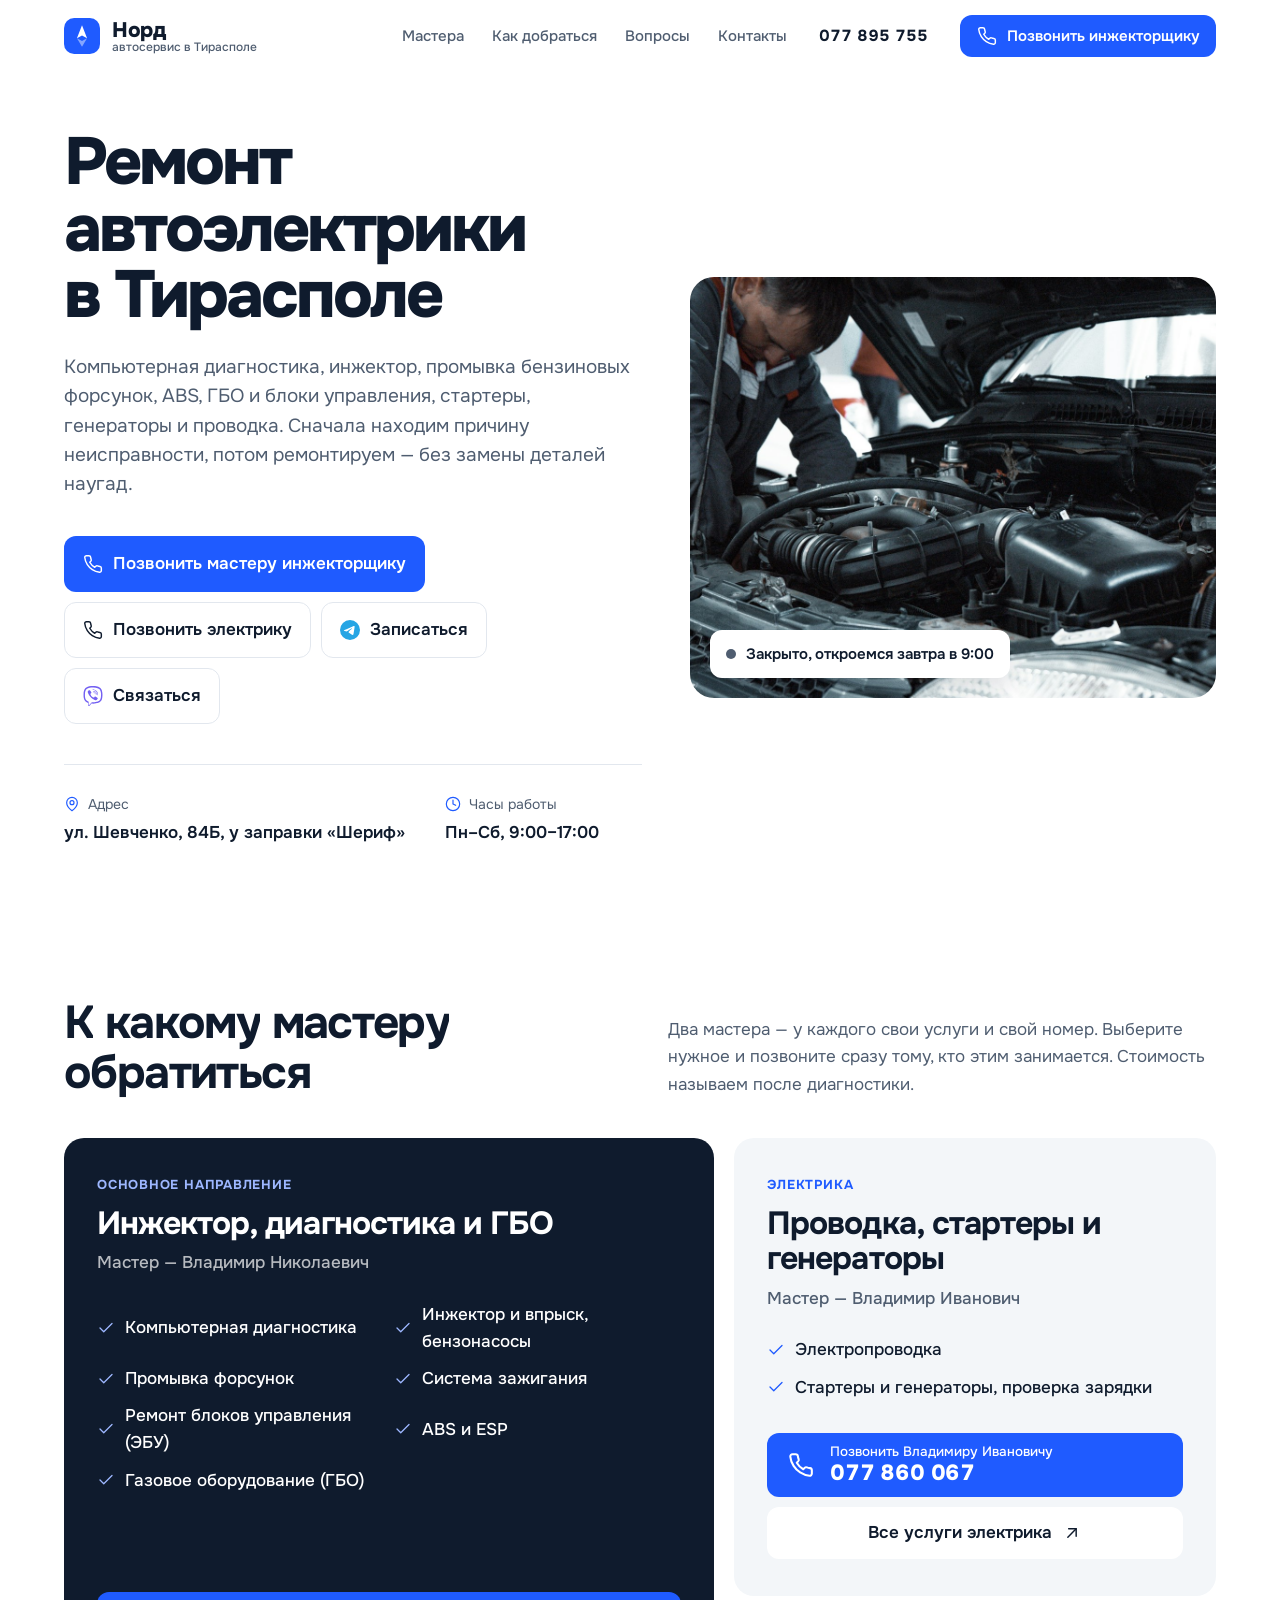
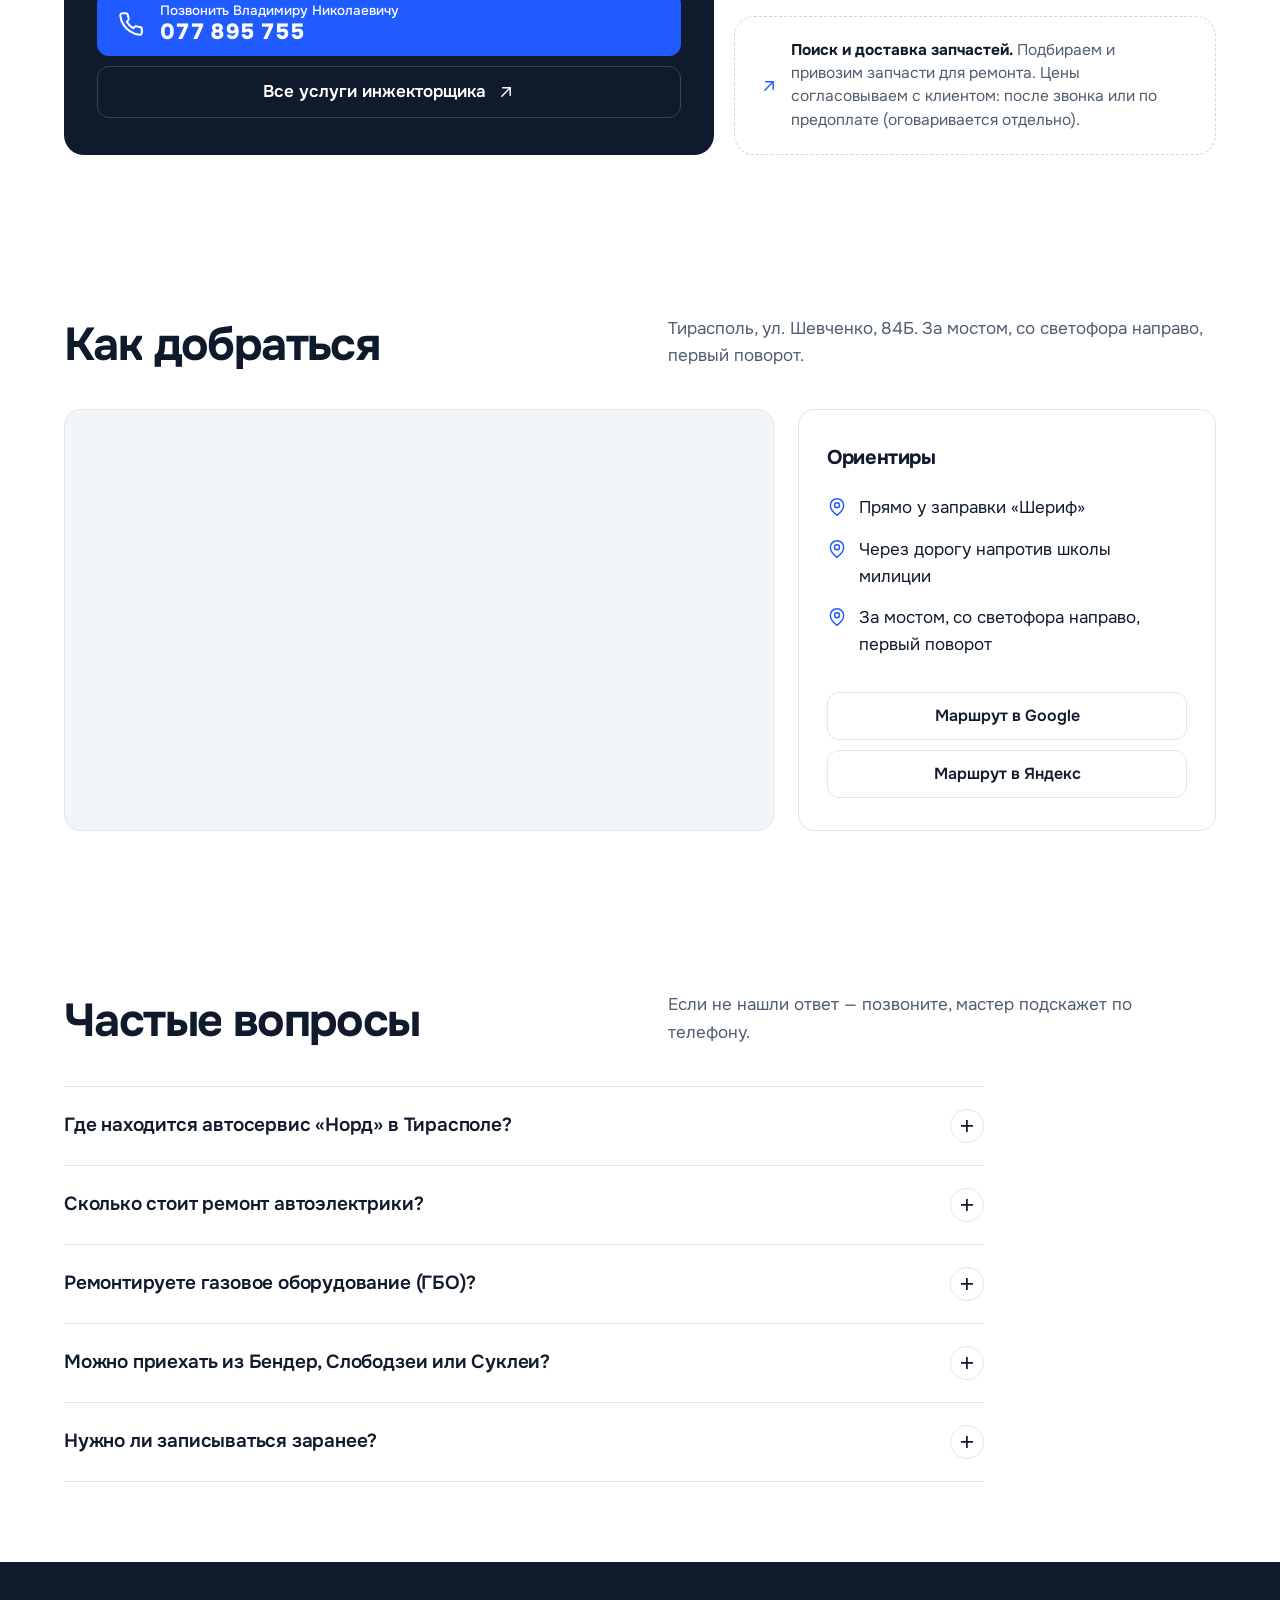
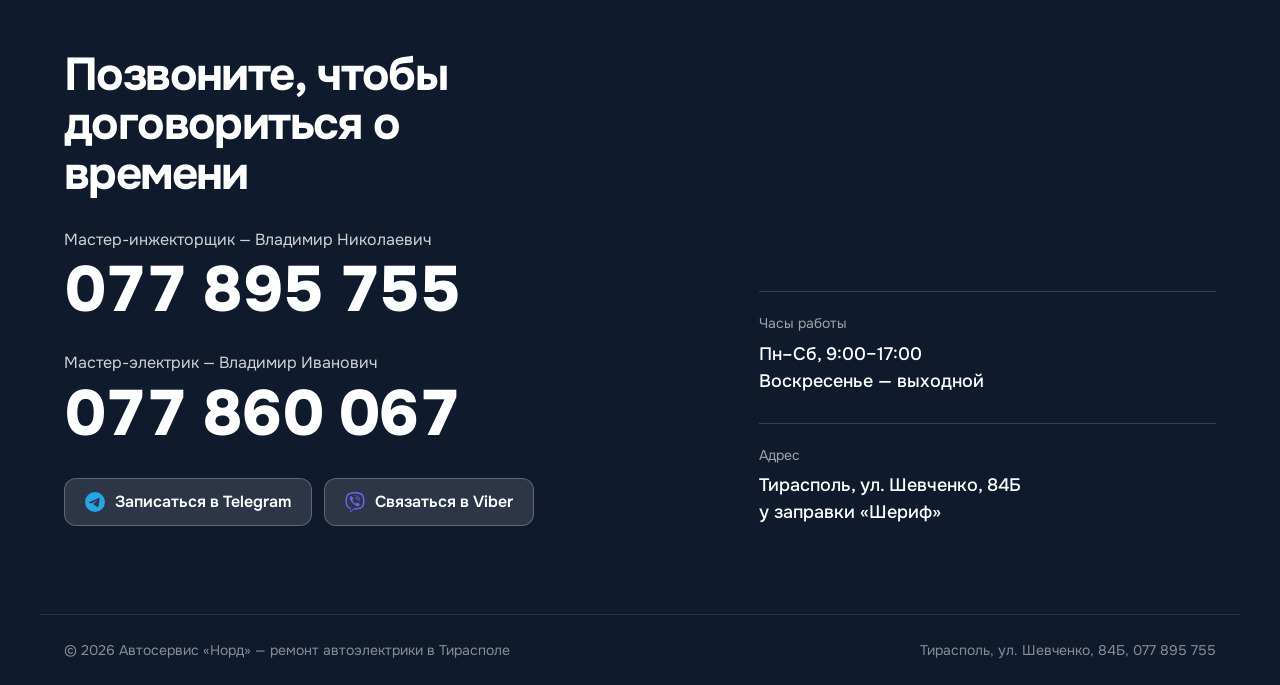
==== commit 1f56aebc: "Hero lead: бензиновых форсунок, убрано «а также» Co-Authored-By: Claude Sonnet 5.5 <noreply@anthropi" ====
--- a/index.html
+++ b/index.html
@@ -386,7 +386,7 @@
     <div class="wrap hero__grid">
       <div class="hero__copy">
         <h1><span class="ln"><span>Ремонт</span></span> <span class="ln"><span>автоэлектрики</span></span> <span class="ln"><span>в&nbsp;Тирасполе</span></span></h1>
-        <p class="hero__lead">Компьютерная диагностика, инжектор, промывка бензиновых форсунок, ABS, ГБО и блоки управления, а затем стартеры, генераторы и проводка. Сначала находим причину неисправности, потом ремонтируем — без замены деталей наугад.</p>
+        <p class="hero__lead">Компьютерная диагностика, инжектор, промывка бензиновых форсунок, ABS, ГБО и блоки управления, стартеры, генераторы и проводка. Сначала находим причину неисправности, потом ремонтируем — без замены деталей наугад.</p>
         <div class="hero__actions">
           <a class="btn btn--primary btn--lg" href="tel:+37377895755">
             <svg class="ic"><use href="#i-phone"/></svg>Позвонить мастеру инжекторщику
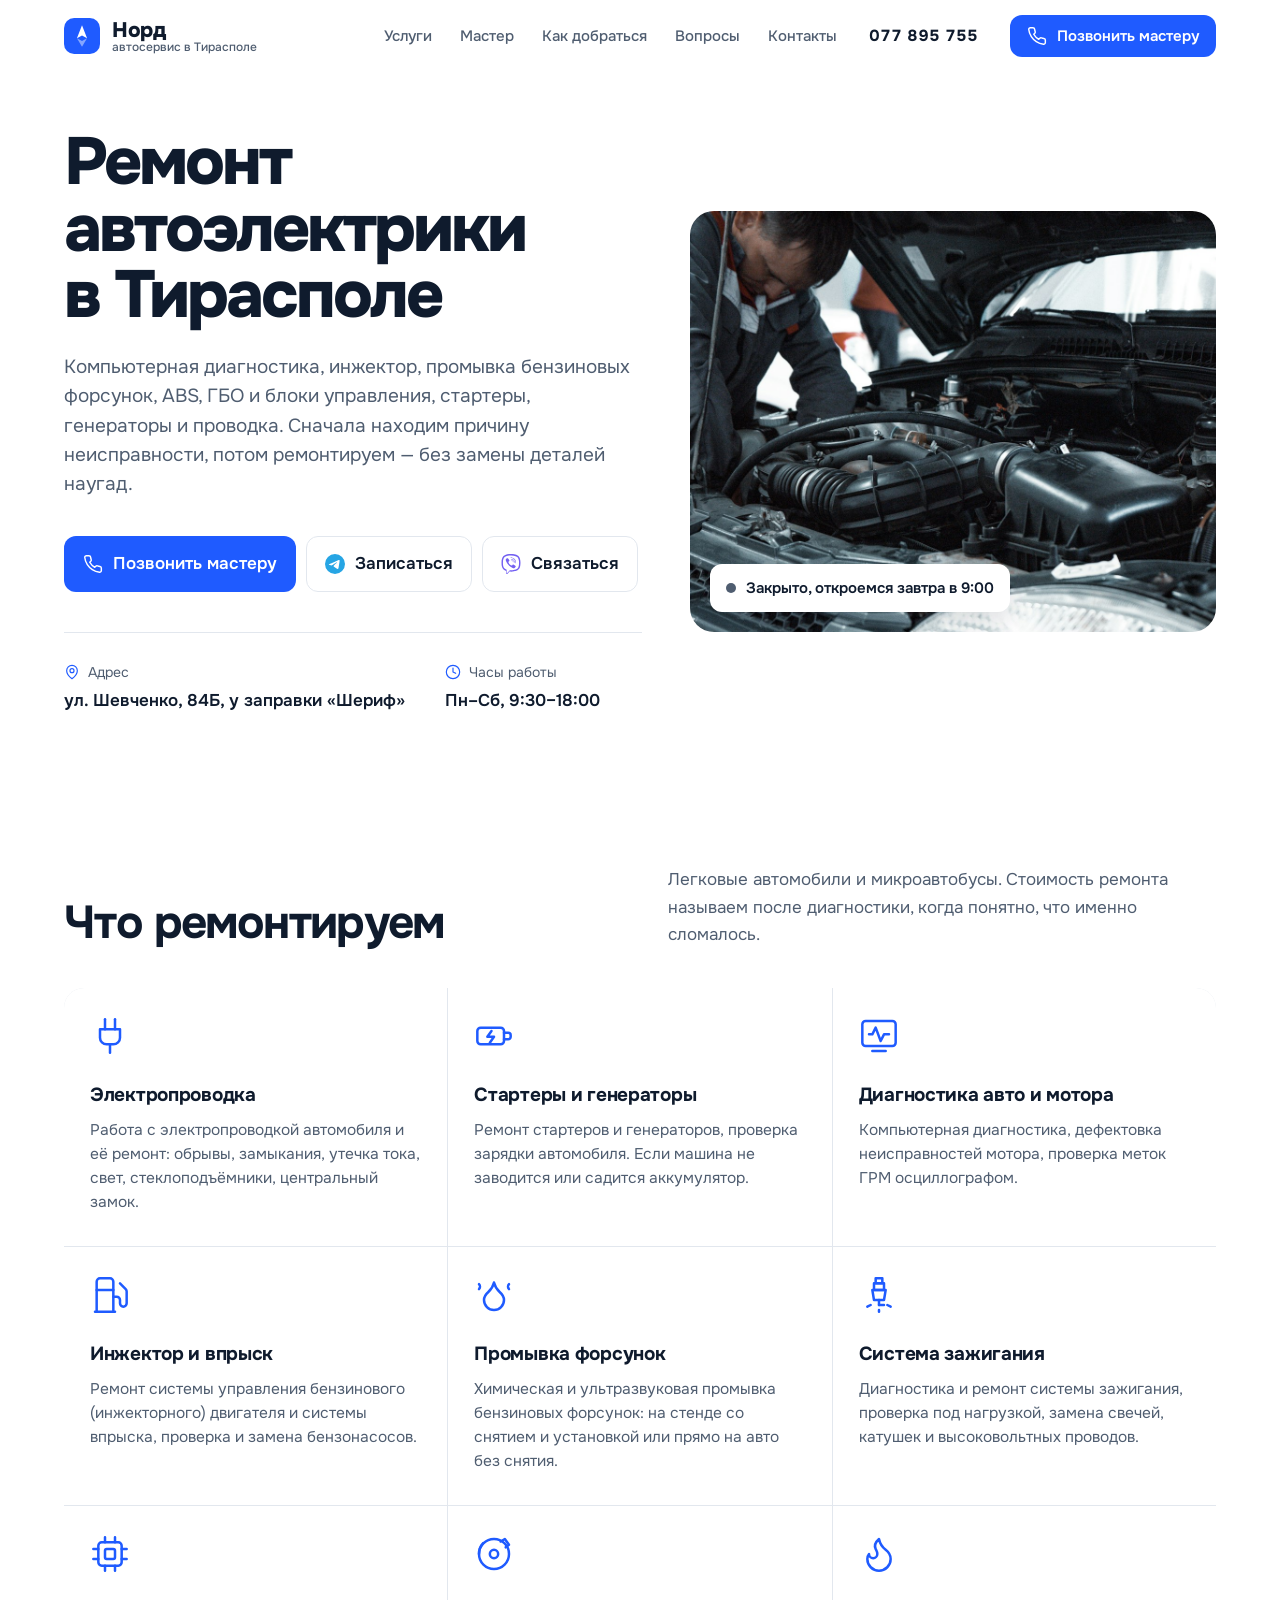
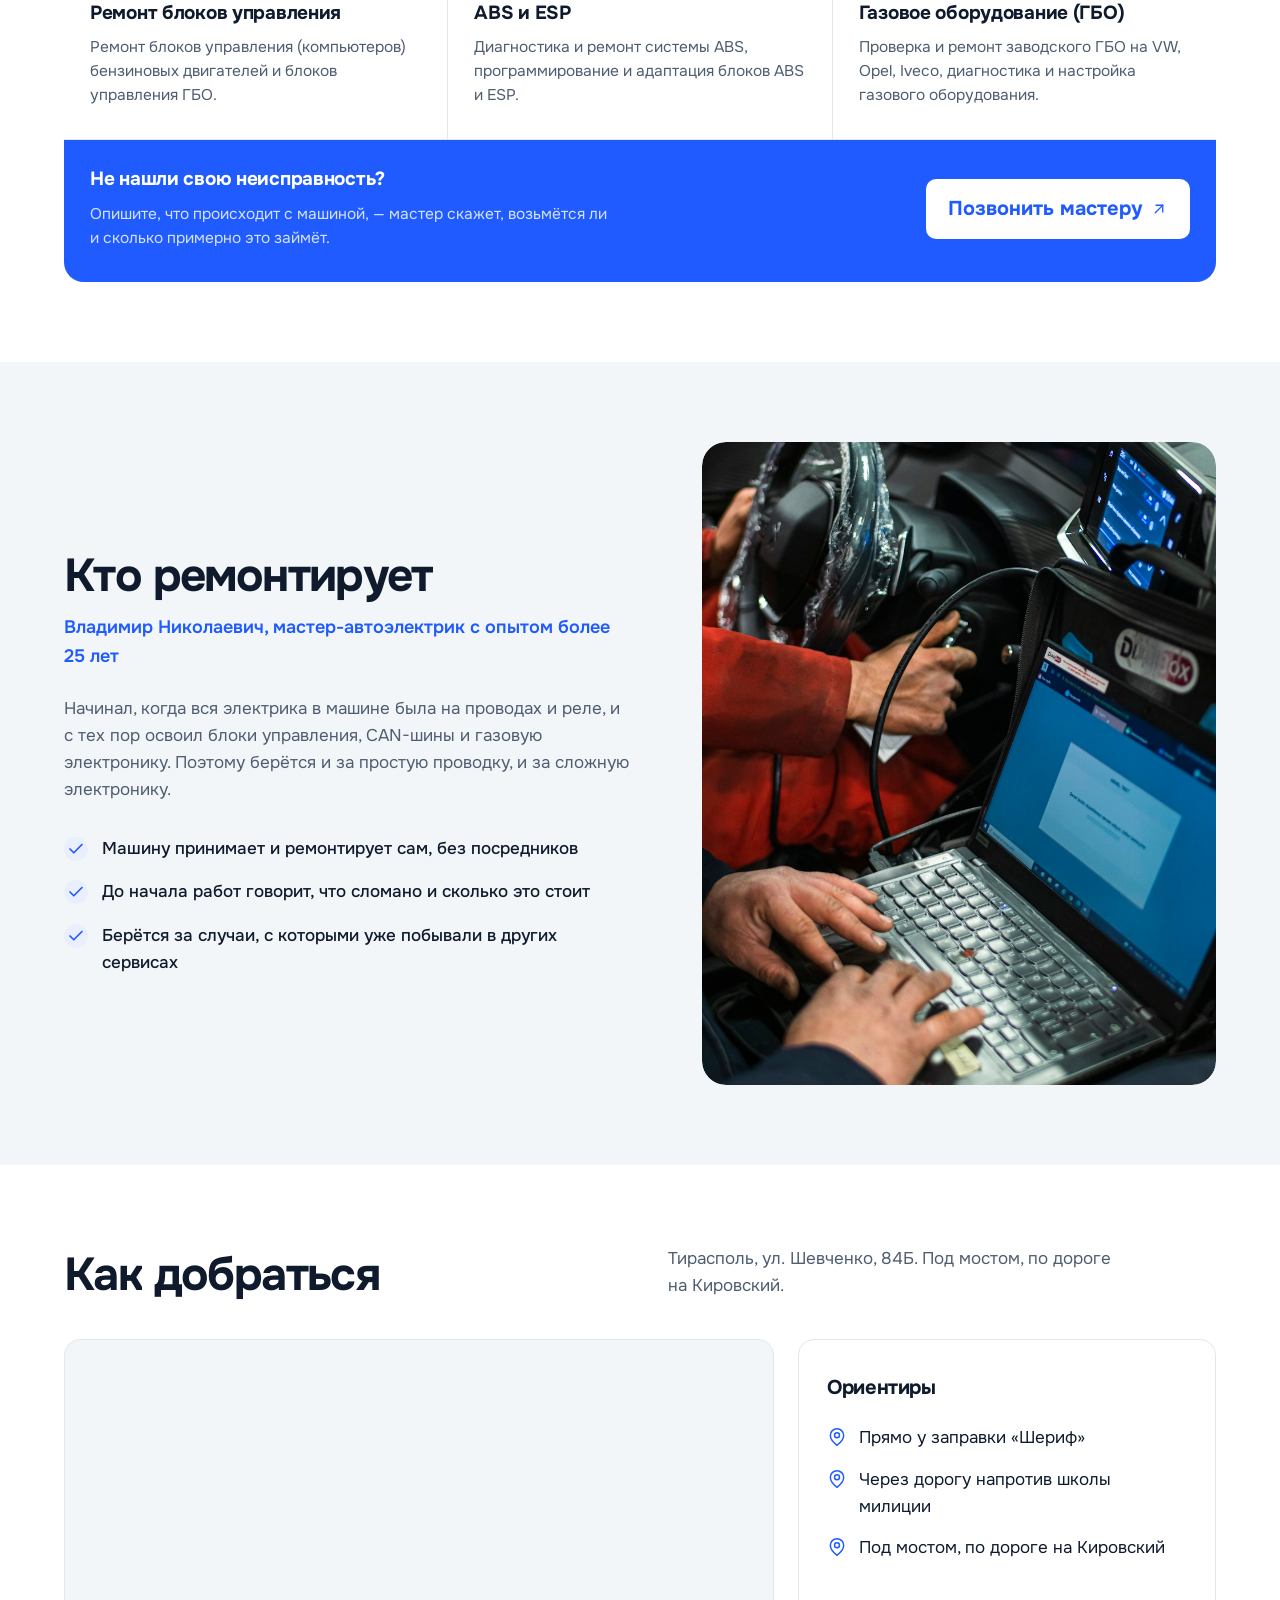
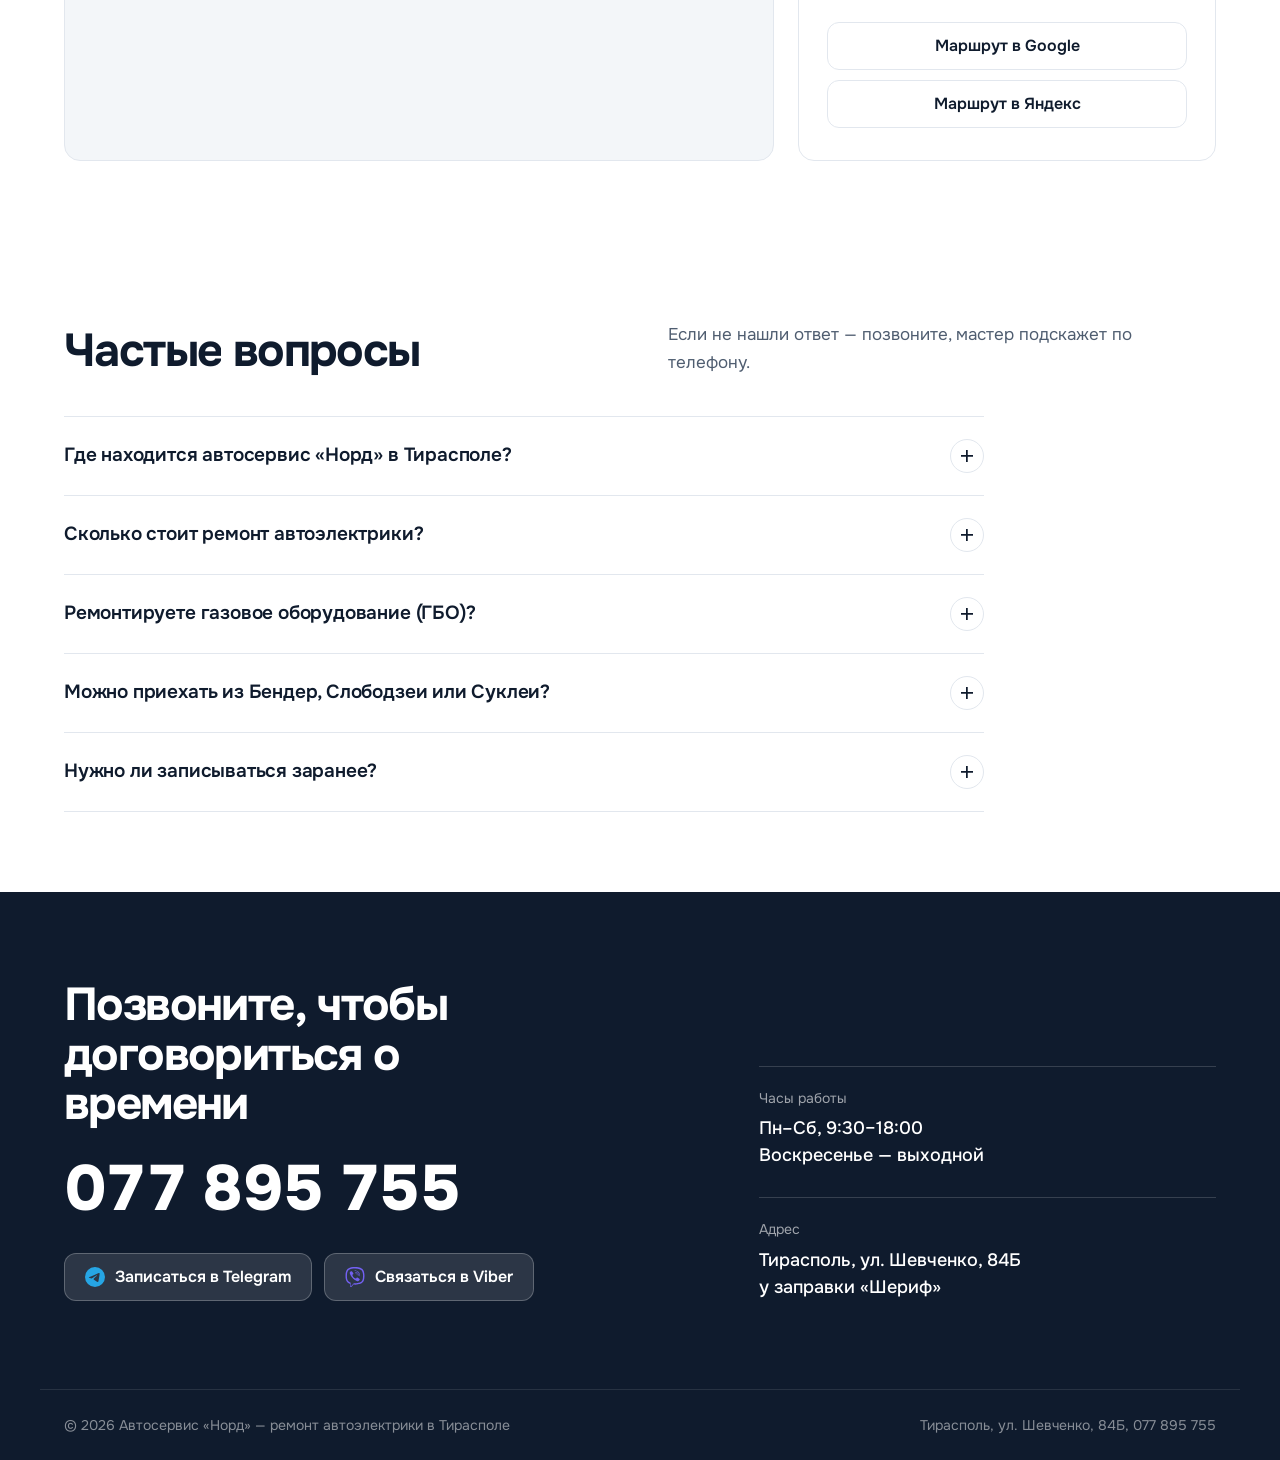
==== commit 4a5cd9e9: "Hero lead: бензиновых форсунок, убрано «а также» Co-Authored-By: Claude Sonnet 5.5 <noreply@anthropi" ====
--- a/index.html
+++ b/index.html
@@ -5,7 +5,7 @@
   <meta charset="utf-8">
   <meta name="viewport" content="width=device-width, initial-scale=1, viewport-fit=cover">
   <title>Ремонт автоэлектрики в Тирасполе — автосервис «Норд»</title>
-  <meta name="description" content="Ремонт автоэлектрики в Тирасполе: компьютерная диагностика, инжектор, промывка форсунок, ABS, ГБО и блоки управления, стартеры, генераторы и проводка. Ул. Шевченко 84Б, у «Шерифа». ☎ 077 895 755">
+  <meta name="description" content="Ремонт автоэлектрики в Тирасполе: проводка, стартеры и генераторы, инжектор, промывка форсунок, ABS, ГБО и блоки управления. Ул. Шевченко 84Б, у «Шерифа». ☎ 077 895 755">
   <meta name="keywords" content="ремонт автоэлектрики Тирасполь, автоэлектрик Тирасполь, автосервис Тирасполь, СТО Тирасполь, ремонт ГБО Тирасполь, настройка ГБО Тирасполь, ремонт стартера Тирасполь, ремонт генератора Тирасполь, проверка зарядки, ремонт электропроводки авто Тирасполь, ремонт инжектора Тирасполь, промывка форсунок Тирасполь, ультразвуковая промывка форсунок, ремонт заводского ГБО VW Opel Iveco, ремонт блока управления ГБО, замена бензонасоса, ремонт ЭБУ Тирасполь, замена свечей зажигания, ремонт ABS Тирасполь, программирование ABS ESP, проверка меток ГРМ, компьютерная диагностика авто Тирасполь, автоэлектрик ПМР, автоэлектрик Бендеры, автоэлектрик Приднестровье">
   <meta name="robots" content="index, follow, max-image-preview:large">
   <meta name="author" content="Автосервис «Норд»">
@@ -25,7 +25,7 @@
   <meta property="og:locale" content="ru_RU">
   <meta property="og:site_name" content="Автосервис «Норд»">
   <meta property="og:title" content="Ремонт автоэлектрики в Тирасполе — автосервис «Норд»">
-  <meta property="og:description" content="Диагностика, инжектор, промывка форсунок, ABS/ESP, ГБО, ЭБУ, стартеры, генераторы и проводка. Ул. Шевченко 84Б, у заправки «Шериф». ☎ 077 895 755">
+  <meta property="og:description" content="Проводка, стартеры и генераторы, инжектор, промывка форсунок, ABS/ESP, ГБО и ЭБУ. Ул. Шевченко 84Б, у заправки «Шериф». ☎ 077 895 755">
   <meta property="og:url" content="https://ot4ainui4elowek.github.io/nord-autoservice/">
   <meta property="og:image" content="https://ot4ainui4elowek.github.io/nord-autoservice/img/og.jpg">
   <meta property="og:image:secure_url" content="https://ot4ainui4elowek.github.io/nord-autoservice/img/og.jpg">
@@ -39,7 +39,7 @@
   <meta property="business:contact_data:phone_number" content="+37377895755">
   <meta name="twitter:card" content="summary_large_image">
   <meta name="twitter:title" content="Ремонт автоэлектрики в Тирасполе — автосервис «Норд»">
-  <meta name="twitter:description" content="Диагностика, инжектор, ABS/ESP, ГБО, стартеры, проводка. Ул. Шевченко 84Б, у «Шерифа». ☎ 077 895 755">
+  <meta name="twitter:description" content="Проводка, стартеры, инжектор, ABS/ESP, ГБО. Ул. Шевченко 84Б, у «Шерифа». ☎ 077 895 755">
   <meta name="twitter:image" content="https://ot4ainui4elowek.github.io/nord-autoservice/img/og.jpg">
 
   <!-- иконки -->
@@ -56,7 +56,7 @@
   <link rel="preconnect" href="https://fonts.gstatic.com" crossorigin>
   <link rel="stylesheet" href="https://fonts.googleapis.com/css2?family=Onest:wght@400;500;600;700;800&display=swap">
   <link rel="preload" href="img/hero.jpg" as="image" fetchpriority="high">
-  <link rel="stylesheet" href="styles.css?v=12">
+  <link rel="stylesheet" href="styles.css?v=5">
 
   <script type="application/ld+json">
 {
@@ -71,7 +71,7 @@
         "СТО Норд Тирасполь",
         "Ремонт автоэлектрики Норд"
       ],
-      "description": "Ремонт автоэлектрики в Тирасполе: компьютерная диагностика и дефектовка мотора; ремонт инжектора и системы впрыска, замена бензонасосов; промывка форсунок химическая и ультразвуком; диагностика и ремонт системы зажигания; ремонт ЭБУ двигателя и блоков управления ГБО; диагностика и ремонт ABS, программирование ABS/ESP; проверка и ремонт ГБО, в том числе заводского (VW, Opel, Iveco); ремонт электропроводки автомобиля; ремонт стартеров и генераторов, проверка зарядки.",
+      "description": "Ремонт автоэлектрики в Тирасполе: ремонт электропроводки автомобиля; ремонт стартеров и генераторов, проверка зарядки; компьютерная диагностика и дефектовка мотора; ремонт инжектора и системы впрыска, замена бензонасосов; промывка форсунок химическая и ультразвуком; диагностика и ремонт системы зажигания; ремонт ЭБУ двигателя и блоков управления ГБО; диагностика и ремонт ABS, программирование ABS/ESP; проверка и ремонт ГБО, в том числе заводского (VW, Opel, Iveco).",
       "url": "https://ot4ainui4elowek.github.io/nord-autoservice/",
       "logo": "https://ot4ainui4elowek.github.io/nord-autoservice/img/icon-512.png",
       "image": "https://ot4ainui4elowek.github.io/nord-autoservice/img/og.jpg",
@@ -102,8 +102,8 @@
             "Friday",
             "Saturday"
           ],
-          "opens": "09:00",
-          "closes": "17:00"
+          "opens": "09:30",
+          "closes": "18:00"
         }
       ],
       "areaServed": [
@@ -158,6 +158,24 @@
             "@type": "Offer",
             "itemOffered": {
               "@type": "Service",
+              "name": "Ремонт электропроводки автомобиля",
+              "description": "Работа с электропроводкой автомобиля и её ремонт: обрывы, замыкания, утечка тока, свет, стеклоподъёмники, центральный замок.",
+              "areaServed": "Тирасполь"
+            }
+          },
+          {
+            "@type": "Offer",
+            "itemOffered": {
+              "@type": "Service",
+              "name": "Ремонт стартеров и генераторов, проверка зарядки",
+              "description": "Ремонт стартеров и генераторов, проверка зарядки автомобиля. Если машина не заводится или садится аккумулятор.",
+              "areaServed": "Тирасполь"
+            }
+          },
+          {
+            "@type": "Offer",
+            "itemOffered": {
+              "@type": "Service",
               "name": "Компьютерная диагностика и дефектовка мотора",
               "description": "Компьютерная диагностика, дефектовка неисправностей мотора, проверка меток ГРМ осциллографом.",
               "areaServed": "Тирасполь"
@@ -214,24 +232,6 @@
               "@type": "Service",
               "name": "Проверка и ремонт ГБО, в том числе заводского (VW, Opel, Iveco)",
               "description": "Проверка и ремонт заводского ГБО на VW, Opel, Iveco, диагностика и настройка газового оборудования.",
-              "areaServed": "Тирасполь"
-            }
-          },
-          {
-            "@type": "Offer",
-            "itemOffered": {
-              "@type": "Service",
-              "name": "Ремонт электропроводки автомобиля",
-              "description": "Работа с электропроводкой автомобиля и её ремонт: обрывы, замыкания, утечка тока, свет, стеклоподъёмники, центральный замок.",
-              "areaServed": "Тирасполь"
-            }
-          },
-          {
-            "@type": "Offer",
-            "itemOffered": {
-              "@type": "Service",
-              "name": "Ремонт стартеров и генераторов, проверка зарядки",
-              "description": "Ремонт стартеров и генераторов, проверка зарядки автомобиля. Если машина не заводится или садится аккумулятор.",
               "areaServed": "Тирасполь"
             }
           }
@@ -263,7 +263,7 @@
           "name": "Где находится автосервис «Норд» в Тирасполе?",
           "acceptedAnswer": {
             "@type": "Answer",
-            "text": "Тирасполь, ул. Шевченко, 84Б — за мостом, со светофора направо, первый поворот, прямо у заправки «Шериф», через дорогу напротив школы милиции."
+            "text": "Тирасполь, ул. Шевченко, 84Б — под мостом по дороге на Кировский, прямо у заправки «Шериф», через дорогу напротив школы милиции."
           }
         },
         {
@@ -338,45 +338,16 @@
       <span class="logo__text">Норд<small>автосервис в Тирасполе</small></span>
     </a>
     <nav class="nav" aria-label="Разделы">
-      <a href="#masters">Мастера</a>
+      <a href="#services">Услуги</a>
+      <a href="#master">Мастер</a>
       <a href="#route">Как добраться</a>
       <a href="#faq">Вопросы</a>
       <a href="#contacts">Контакты</a>
     </nav>
     <a class="topbar__phone" href="tel:+37377895755">077 895 755</a>
-    <a class="btn btn--primary btn--sm topbar__call" href="tel:+37377895755" aria-label="Позвонить инжекторщику">
-      <svg class="ic"><use href="#i-phone"/></svg><span>Позвонить инжекторщику</span>
+    <a class="btn btn--primary btn--sm topbar__call" href="tel:+37377895755" aria-label="Позвонить мастеру">
+      <svg class="ic"><use href="#i-phone"/></svg><span>Позвонить мастеру</span>
     </a>
-    <button class="burger" type="button" aria-label="Меню" aria-expanded="false" aria-controls="menu"><span></span><span></span><span></span></button>
-  </div>
-  <div class="menu" id="menu">
-    <div class="wrap menu__in">
-      <a class="menu__link" href="#masters">Мастера</a>
-      <a class="menu__link" href="#route">Как добраться</a>
-      <a class="menu__link" href="#faq">Вопросы</a>
-      <div class="menu__contacts">
-        <p class="menu__head">Контакты</p>
-        <div class="menu__master menu__master--main">
-          <p class="menu__role">Мастер-инжекторщик</p>
-          <p class="menu__name">Владимир Николаевич</p>
-          <div class="menu__btns">
-            <a class="btn btn--primary btn--sm" href="tel:+37377895755"><svg class="ic"><use href="#i-phone"/></svg>077 895 755</a>
-            <a class="btn btn--line btn--sm" href="https://t.me/+37377895755?text=%D0%97%D0%B4%D1%80%D0%B0%D0%B2%D1%81%D1%82%D0%B2%D1%83%D0%B9%D1%82%D0%B5%21%20%D0%A5%D0%BE%D1%87%D1%83%20%D0%B7%D0%B0%D0%BF%D0%B8%D1%81%D0%B0%D1%82%D1%8C%D1%81%D1%8F%20%D0%BD%D0%B0%20%D1%80%D0%B5%D0%BC%D0%BE%D0%BD%D1%82%20%D0%B0%D0%B2%D1%82%D0%BE%D1%8D%D0%BB%D0%B5%D0%BA%D1%82%D1%80%D0%B8%D0%BA%D0%B8.%20%D0%90%D0%B2%D1%82%D0%BE%D0%BC%D0%BE%D0%B1%D0%B8%D0%BB%D1%8C%20%28%D0%BC%D0%B0%D1%80%D0%BA%D0%B0%2C%20%D0%B3%D0%BE%D0%B4%29%3A%20" target="_blank" rel="noopener" aria-label="Telegram: Владимир Николаевич"><svg class="ic"><use href="#b-tg"/></svg><span>Telegram</span></a>
-            <a class="btn btn--line btn--sm" href="viber://chat?number=%2B37377895755" aria-label="Viber: Владимир Николаевич"><svg class="ic"><use href="#b-vb"/></svg><span>Viber</span></a>
-          </div>
-        </div>
-        <div class="menu__master">
-          <p class="menu__role">Мастер-электрик</p>
-          <p class="menu__name">Владимир Иванович</p>
-          <div class="menu__btns">
-            <a class="btn btn--primary btn--sm" href="tel:+37377860067"><svg class="ic"><use href="#i-phone"/></svg>077 860 067</a>
-            <a class="btn btn--line btn--sm" href="https://t.me/+37377860067?text=%D0%97%D0%B4%D1%80%D0%B0%D0%B2%D1%81%D1%82%D0%B2%D1%83%D0%B9%D1%82%D0%B5%21%20%D0%A5%D0%BE%D1%87%D1%83%20%D0%B7%D0%B0%D0%BF%D0%B8%D1%81%D0%B0%D1%82%D1%8C%D1%81%D1%8F%20%D0%BD%D0%B0%20%D1%80%D0%B5%D0%BC%D0%BE%D0%BD%D1%82%20%D0%B0%D0%B2%D1%82%D0%BE%D1%8D%D0%BB%D0%B5%D0%BA%D1%82%D1%80%D0%B8%D0%BA%D0%B8.%20%D0%90%D0%B2%D1%82%D0%BE%D0%BC%D0%BE%D0%B1%D0%B8%D0%BB%D1%8C%20%28%D0%BC%D0%B0%D1%80%D0%BA%D0%B0%2C%20%D0%B3%D0%BE%D0%B4%29%3A%20" target="_blank" rel="noopener" aria-label="Telegram: Владимир Иванович"><svg class="ic"><use href="#b-tg"/></svg><span>Telegram</span></a>
-            <a class="btn btn--line btn--sm" href="viber://chat?number=%2B37377860067" aria-label="Viber: Владимир Иванович"><svg class="ic"><use href="#b-vb"/></svg><span>Viber</span></a>
-          </div>
-        </div>
-        <p class="menu__info">Пн–Сб, 9:00–17:00<br>Тирасполь, ул. Шевченко, 84Б, у заправки «Шериф»</p>
-      </div>
-    </div>
   </div>
 </header>
 
@@ -389,10 +360,7 @@
         <p class="hero__lead">Компьютерная диагностика, инжектор, промывка бензиновых форсунок, ABS, ГБО и блоки управления, стартеры, генераторы и проводка. Сначала находим причину неисправности, потом ремонтируем — без замены деталей наугад.</p>
         <div class="hero__actions">
           <a class="btn btn--primary btn--lg" href="tel:+37377895755">
-            <svg class="ic"><use href="#i-phone"/></svg>Позвонить мастеру инжекторщику
-          </a>
-          <a class="btn btn--line btn--lg hero__alt" href="tel:+37377860067">
-            <svg class="ic"><use href="#i-phone"/></svg>Позвонить электрику
+            <svg class="ic"><use href="#i-phone"/></svg>Позвонить мастеру
           </a>
           <a class="btn btn--line btn--lg" aria-label="Записаться к мастеру в Telegram" href="https://t.me/+37377895755?text=%D0%97%D0%B4%D1%80%D0%B0%D0%B2%D1%81%D1%82%D0%B2%D1%83%D0%B9%D1%82%D0%B5%21%20%D0%A5%D0%BE%D1%87%D1%83%20%D0%B7%D0%B0%D0%BF%D0%B8%D1%81%D0%B0%D1%82%D1%8C%D1%81%D1%8F%20%D0%BD%D0%B0%20%D1%80%D0%B5%D0%BC%D0%BE%D0%BD%D1%82%20%D0%B0%D0%B2%D1%82%D0%BE%D1%8D%D0%BB%D0%B5%D0%BA%D1%82%D1%80%D0%B8%D0%BA%D0%B8.%20%D0%90%D0%B2%D1%82%D0%BE%D0%BC%D0%BE%D0%B1%D0%B8%D0%BB%D1%8C%20%28%D0%BC%D0%B0%D1%80%D0%BA%D0%B0%2C%20%D0%B3%D0%BE%D0%B4%29%3A%20" target="_blank" rel="noopener">
             <svg class="ic"><use href="#b-tg"/></svg><span>Записаться</span>
@@ -408,7 +376,7 @@
           </div>
           <div>
             <dt><svg class="ic"><use href="#i-clock"/></svg>Часы работы</dt>
-            <dd>Пн–Сб, 9:00–17:00</dd>
+            <dd>Пн–Сб, 9:30–18:00</dd>
           </div>
         </dl>
       </div>
@@ -423,47 +391,85 @@
     </div>
   </section>
 
-  <!-- Мастера -->
-  <section class="block" id="masters">
+  <!-- Услуги -->
+  <section class="block" id="services">
     <div class="wrap">
       <header class="block__head">
-        <h2>К какому мастеру обратиться</h2>
-        <p>Два мастера — у каждого свои услуги и свой номер. Выберите нужное и позвоните сразу тому, кто этим занимается. Стоимость называем после диагностики.</p>
+        <h2>Что ремонтируем</h2>
+        <p>Легковые автомобили и микроавтобусы. Стоимость ремонта называем после диагностики, когда понятно, что именно сломалось.</p>
       </header>
-      <div class="mcards">
-        <article class="mcard mcard--main">
-          <p class="mcard__tag">Основное направление</p>
-          <h3>Инжектор, диагностика и ГБО</h3>
-          <p class="mcard__name">Мастер — Владимир Николаевич</p>
-          <ul class="mcard__list">
-            <li><svg class="ic"><use href="#i-check"/></svg>Компьютерная диагностика</li>
-            <li><svg class="ic"><use href="#i-check"/></svg>Инжектор и впрыск, бензонасосы</li>
-            <li><svg class="ic"><use href="#i-check"/></svg>Промывка форсунок</li>
-            <li><svg class="ic"><use href="#i-check"/></svg>Система зажигания</li>
-            <li><svg class="ic"><use href="#i-check"/></svg>Ремонт блоков управления (ЭБУ)</li>
-            <li><svg class="ic"><use href="#i-check"/></svg>ABS и ESP</li>
-            <li><svg class="ic"><use href="#i-check"/></svg>Газовое оборудование (ГБО)</li>
-          </ul>
-          <div class="mcard__actions">
-            <a class="btn btn--primary btn--lg mcard__call" href="tel:+37377895755"><svg class="ic"><use href="#i-phone"/></svg><span>Позвонить Владимиру Николаевичу<b>077 895 755</b></span></a>
-            <a class="btn btn--line btn--lg mcard__more" href="injector.html">Все услуги инжекторщика<svg class="ic"><use href="#i-arrow"/></svg></a>
-          </div>
-        </article>
-        <article class="mcard ">
-          <p class="mcard__tag">Электрика</p>
-          <h3>Проводка, стартеры и генераторы</h3>
-          <p class="mcard__name">Мастер — Владимир Иванович</p>
-          <ul class="mcard__list">
-            <li><svg class="ic"><use href="#i-check"/></svg>Электропроводка</li>
-            <li><svg class="ic"><use href="#i-check"/></svg>Стартеры и генераторы, проверка зарядки</li>
-          </ul>
-          <div class="mcard__actions">
-            <a class="btn btn--primary btn--lg mcard__call" href="tel:+37377860067"><svg class="ic"><use href="#i-phone"/></svg><span>Позвонить Владимиру Ивановичу<b>077 860 067</b></span></a>
-            <a class="btn btn--line btn--lg mcard__more" href="electric.html">Все услуги электрика<svg class="ic"><use href="#i-arrow"/></svg></a>
-          </div>
-        </article>
-        <p class="parts"><svg class="ic"><use href="#i-arrow"/></svg><span><b>Поиск и доставка запчастей.</b> Подбираем и привозим запчасти для ремонта. Цены согласовываем с клиентом: после звонка или по предоплате (оговаривается отдельно).</span></p>
+
+      <ul class="services">
+        <li class="service">
+          <svg class="service__ic"><use href="#i-wiring"/></svg>
+          <h3>Электропроводка</h3>
+          <p>Работа с электропроводкой автомобиля и её ремонт: обрывы, замыкания, утечка тока, свет, стеклоподъёмники, центральный замок.</p>
+        </li>
+        <li class="service">
+          <svg class="service__ic"><use href="#i-starter"/></svg>
+          <h3>Стартеры и генераторы</h3>
+          <p>Ремонт стартеров и генераторов, проверка зарядки автомобиля. Если машина не заводится или садится аккумулятор.</p>
+        </li>
+        <li class="service">
+          <svg class="service__ic"><use href="#i-scope"/></svg>
+          <h3>Диагностика авто и мотора</h3>
+          <p>Компьютерная диагностика, дефектовка неисправностей мотора, проверка меток ГРМ осциллографом.</p>
+        </li>
+        <li class="service">
+          <svg class="service__ic"><use href="#i-fuel"/></svg>
+          <h3>Инжектор и впрыск</h3>
+          <p>Ремонт системы управления бензинового (инжекторного) двигателя и системы впрыска, проверка и замена бензонасосов.</p>
+        </li>
+        <li class="service">
+          <svg class="service__ic"><use href="#i-drop"/></svg>
+          <h3>Промывка форсунок</h3>
+          <p>Химическая и ультразвуковая промывка бензиновых форсунок: на стенде со снятием и установкой или прямо на авто без снятия.</p>
+        </li>
+        <li class="service">
+          <svg class="service__ic"><use href="#i-spark"/></svg>
+          <h3>Система зажигания</h3>
+          <p>Диагностика и ремонт системы зажигания, проверка под нагрузкой, замена свечей, катушек и высоковольтных проводов.</p>
+        </li>
+        <li class="service">
+          <svg class="service__ic"><use href="#i-cpu"/></svg>
+          <h3>Ремонт блоков управления</h3>
+          <p>Ремонт блоков управления (компьютеров) бензиновых двигателей и блоков управления ГБО.</p>
+        </li>
+        <li class="service">
+          <svg class="service__ic"><use href="#i-disc"/></svg>
+          <h3>ABS и ESP</h3>
+          <p>Диагностика и ремонт системы ABS, программирование и адаптация блоков ABS и ESP.</p>
+        </li>
+        <li class="service">
+          <svg class="service__ic"><use href="#i-flame"/></svg>
+          <h3>Газовое оборудование (ГБО)</h3>
+          <p>Проверка и ремонт заводского ГБО на VW, Opel, Iveco, диагностика и настройка газового оборудования.</p>
+        </li>
+        <li class="service service--cta">
+          <h3>Не нашли свою неисправность?</h3>
+          <p>Опишите, что происходит с машиной, — мастер скажет, возьмётся ли и сколько примерно это займёт.</p>
+          <a class="service__link" href="tel:+37377895755">Позвонить мастеру<svg class="ic"><use href="#i-arrow"/></svg></a>
+        </li>
+      </ul>
+    </div>
+  </section>
+
+  <!-- О мастере -->
+  <section class="block block--surface" id="master">
+    <div class="wrap master">
+      <div class="master__copy">
+        <h2>Кто ремонтирует</h2>
+        <p class="master__role">Владимир Николаевич, мастер-автоэлектрик с&nbsp;опытом более 25&nbsp;лет</p>
+        <p>Начинал, когда вся электрика в машине была на проводах и реле, и с тех пор освоил блоки управления, CAN-шины и газовую электронику. Поэтому берётся и за простую проводку, и за сложную электронику.</p>
+        <ul class="checks">
+          <li><svg class="ic"><use href="#i-check"/></svg>Машину принимает и ремонтирует сам, без посредников</li>
+          <li><svg class="ic"><use href="#i-check"/></svg>До начала работ говорит, что сломано и сколько это стоит</li>
+          <li><svg class="ic"><use href="#i-check"/></svg>Берётся за случаи, с которыми уже побывали в других сервисах</li>
+        </ul>
       </div>
+      <figure class="master__media">
+        <img src="img/programming.jpg" alt="Компьютерная диагностика автомобиля в автосервисе «Норд», Тирасполь" loading="lazy" width="900" height="1350">
+      </figure>
     </div>
   </section>
 
@@ -472,7 +478,7 @@
     <div class="wrap">
       <header class="block__head">
         <h2>Как добраться</h2>
-        <p>Тирасполь, ул.&nbsp;Шевченко, 84Б. За мостом, со светофора направо, первый поворот.</p>
+        <p>Тирасполь, ул.&nbsp;Шевченко, 84Б. Под мостом, по&nbsp;дороге на&nbsp;Кировский.</p>
       </header>
       <div class="route">
         <div class="route__map">
@@ -485,7 +491,7 @@
           <ul class="landmarks">
             <li><svg class="ic"><use href="#i-pin"/></svg>Прямо у заправки «Шериф»</li>
             <li><svg class="ic"><use href="#i-pin"/></svg>Через дорогу напротив школы милиции</li>
-            <li><svg class="ic"><use href="#i-pin"/></svg>За мостом, со светофора направо, первый поворот</li>
+            <li><svg class="ic"><use href="#i-pin"/></svg>Под мостом, по дороге на Кировский</li>
           </ul>
           <div class="route__links">
             <a class="btn btn--line" href="https://www.google.com/maps/search/?api=1&amp;query=46.8545,29.6125" target="_blank" rel="noopener">Маршрут в Google</a>
@@ -506,7 +512,7 @@
       <div class="faq">
         <details class="faq__item">
           <summary>Где находится автосервис «Норд» в Тирасполе?</summary>
-          <div class="faq__a"><p>Тирасполь, ул. Шевченко, 84Б — за мостом, со светофора направо, первый поворот, прямо у заправки «Шериф», через дорогу напротив школы милиции.</p></div>
+          <div class="faq__a"><p>Тирасполь, ул. Шевченко, 84Б — под мостом по дороге на Кировский, прямо у заправки «Шериф», через дорогу напротив школы милиции.</p></div>
         </details>
         <details class="faq__item">
           <summary>Сколько стоит ремонт автоэлектрики?</summary>
@@ -533,17 +539,14 @@
     <div class="wrap contacts__grid">
       <div>
         <h2>Позвоните, чтобы договориться о времени</h2>
-        <p class="contacts__who">Мастер-инжекторщик — Владимир Николаевич</p>
         <a class="contacts__phone" href="tel:+37377895755">077 895 755</a>
-        <p class="contacts__who">Мастер-электрик — Владимир Иванович</p>
-        <a class="contacts__phone" href="tel:+37377860067">077 860 067</a>
         <div class="contacts__actions">
           <a class="btn btn--light" href="https://t.me/+37377895755?text=%D0%97%D0%B4%D1%80%D0%B0%D0%B2%D1%81%D1%82%D0%B2%D1%83%D0%B9%D1%82%D0%B5%21%20%D0%A5%D0%BE%D1%87%D1%83%20%D0%B7%D0%B0%D0%BF%D0%B8%D1%81%D0%B0%D1%82%D1%8C%D1%81%D1%8F%20%D0%BD%D0%B0%20%D1%80%D0%B5%D0%BC%D0%BE%D0%BD%D1%82%20%D0%B0%D0%B2%D1%82%D0%BE%D1%8D%D0%BB%D0%B5%D0%BA%D1%82%D1%80%D0%B8%D0%BA%D0%B8.%20%D0%90%D0%B2%D1%82%D0%BE%D0%BC%D0%BE%D0%B1%D0%B8%D0%BB%D1%8C%20%28%D0%BC%D0%B0%D1%80%D0%BA%D0%B0%2C%20%D0%B3%D0%BE%D0%B4%29%3A%20" target="_blank" rel="noopener"><svg class="ic"><use href="#b-tg"/></svg><span>Записаться<span class="sm-hide"> в Telegram</span></span></a>
           <a class="btn btn--light" href="viber://chat?number=%2B37377895755"><svg class="ic"><use href="#b-vb"/></svg><span>Связаться<span class="sm-hide"> в Viber</span></span></a>
         </div>
       </div>
       <dl class="contacts__info">
-        <div><dt>Часы работы</dt><dd>Пн–Сб, 9:00–17:00<br>Воскресенье — выходной</dd></div>
+        <div><dt>Часы работы</dt><dd>Пн–Сб, 9:30–18:00<br>Воскресенье — выходной</dd></div>
         <div><dt>Адрес</dt><dd>Тирасполь, ул. Шевченко, 84Б<br>у заправки «Шериф»</dd></div>
       </dl>
     </div>
@@ -557,6 +560,12 @@
   </div>
 </footer>
 
-<script src="script.js?v=8" defer></script>
+<div class="callbar">
+  <a class="callbar__call" href="tel:+37377895755"><svg class="ic"><use href="#i-phone"/></svg>Позвонить мастеру</a>
+  <a class="callbar__msg" href="https://t.me/+37377895755?text=%D0%97%D0%B4%D1%80%D0%B0%D0%B2%D1%81%D1%82%D0%B2%D1%83%D0%B9%D1%82%D0%B5%21%20%D0%A5%D0%BE%D1%87%D1%83%20%D0%B7%D0%B0%D0%BF%D0%B8%D1%81%D0%B0%D1%82%D1%8C%D1%81%D1%8F%20%D0%BD%D0%B0%20%D1%80%D0%B5%D0%BC%D0%BE%D0%BD%D1%82%20%D0%B0%D0%B2%D1%82%D0%BE%D1%8D%D0%BB%D0%B5%D0%BA%D1%82%D1%80%D0%B8%D0%BA%D0%B8.%20%D0%90%D0%B2%D1%82%D0%BE%D0%BC%D0%BE%D0%B1%D0%B8%D0%BB%D1%8C%20%28%D0%BC%D0%B0%D1%80%D0%BA%D0%B0%2C%20%D0%B3%D0%BE%D0%B4%29%3A%20" target="_blank" rel="noopener" aria-label="Записаться к мастеру в Telegram"><svg class="ic"><use href="#b-tg"/></svg></a>
+  <a class="callbar__msg" href="viber://chat?number=%2B37377895755" aria-label="Связаться с мастером в Viber"><svg class="ic"><use href="#b-vb"/></svg></a>
+</div>
+
+<script src="script.js?v=5" defer></script>
 </body>
 </html>
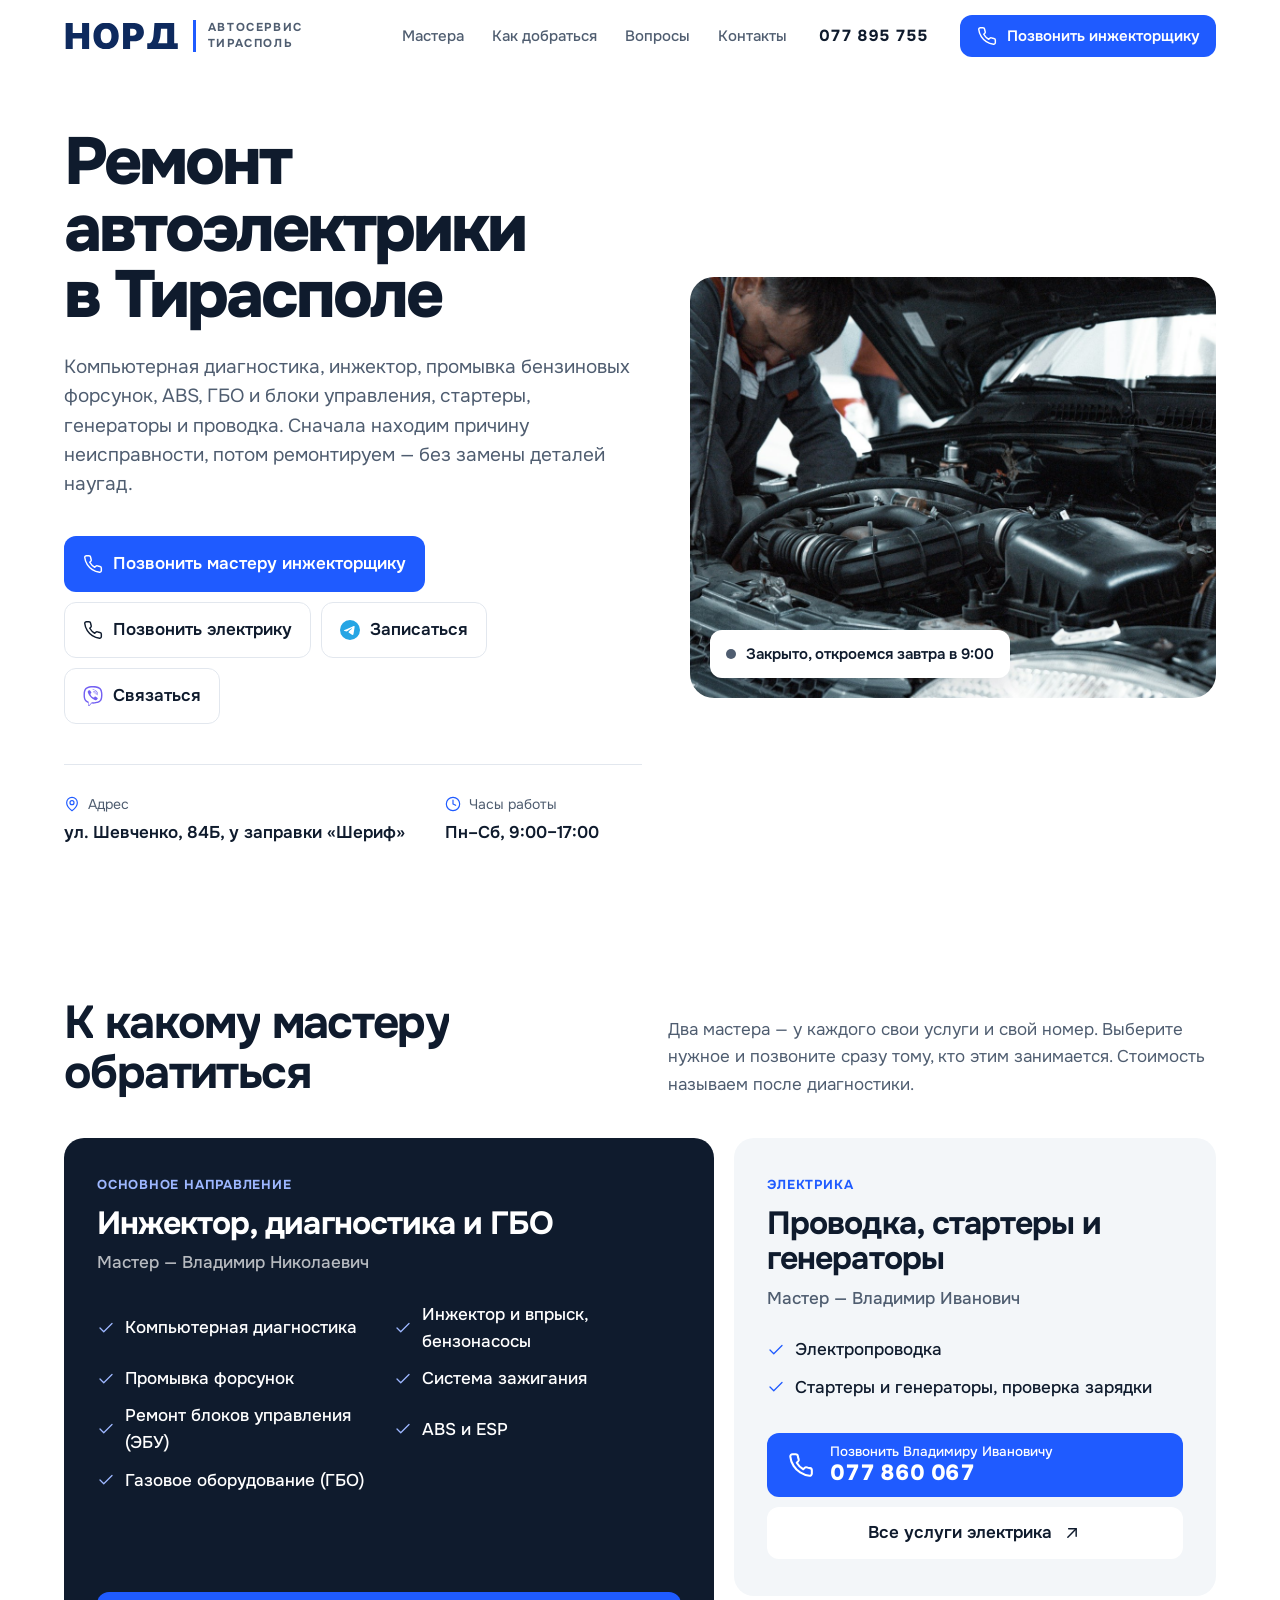
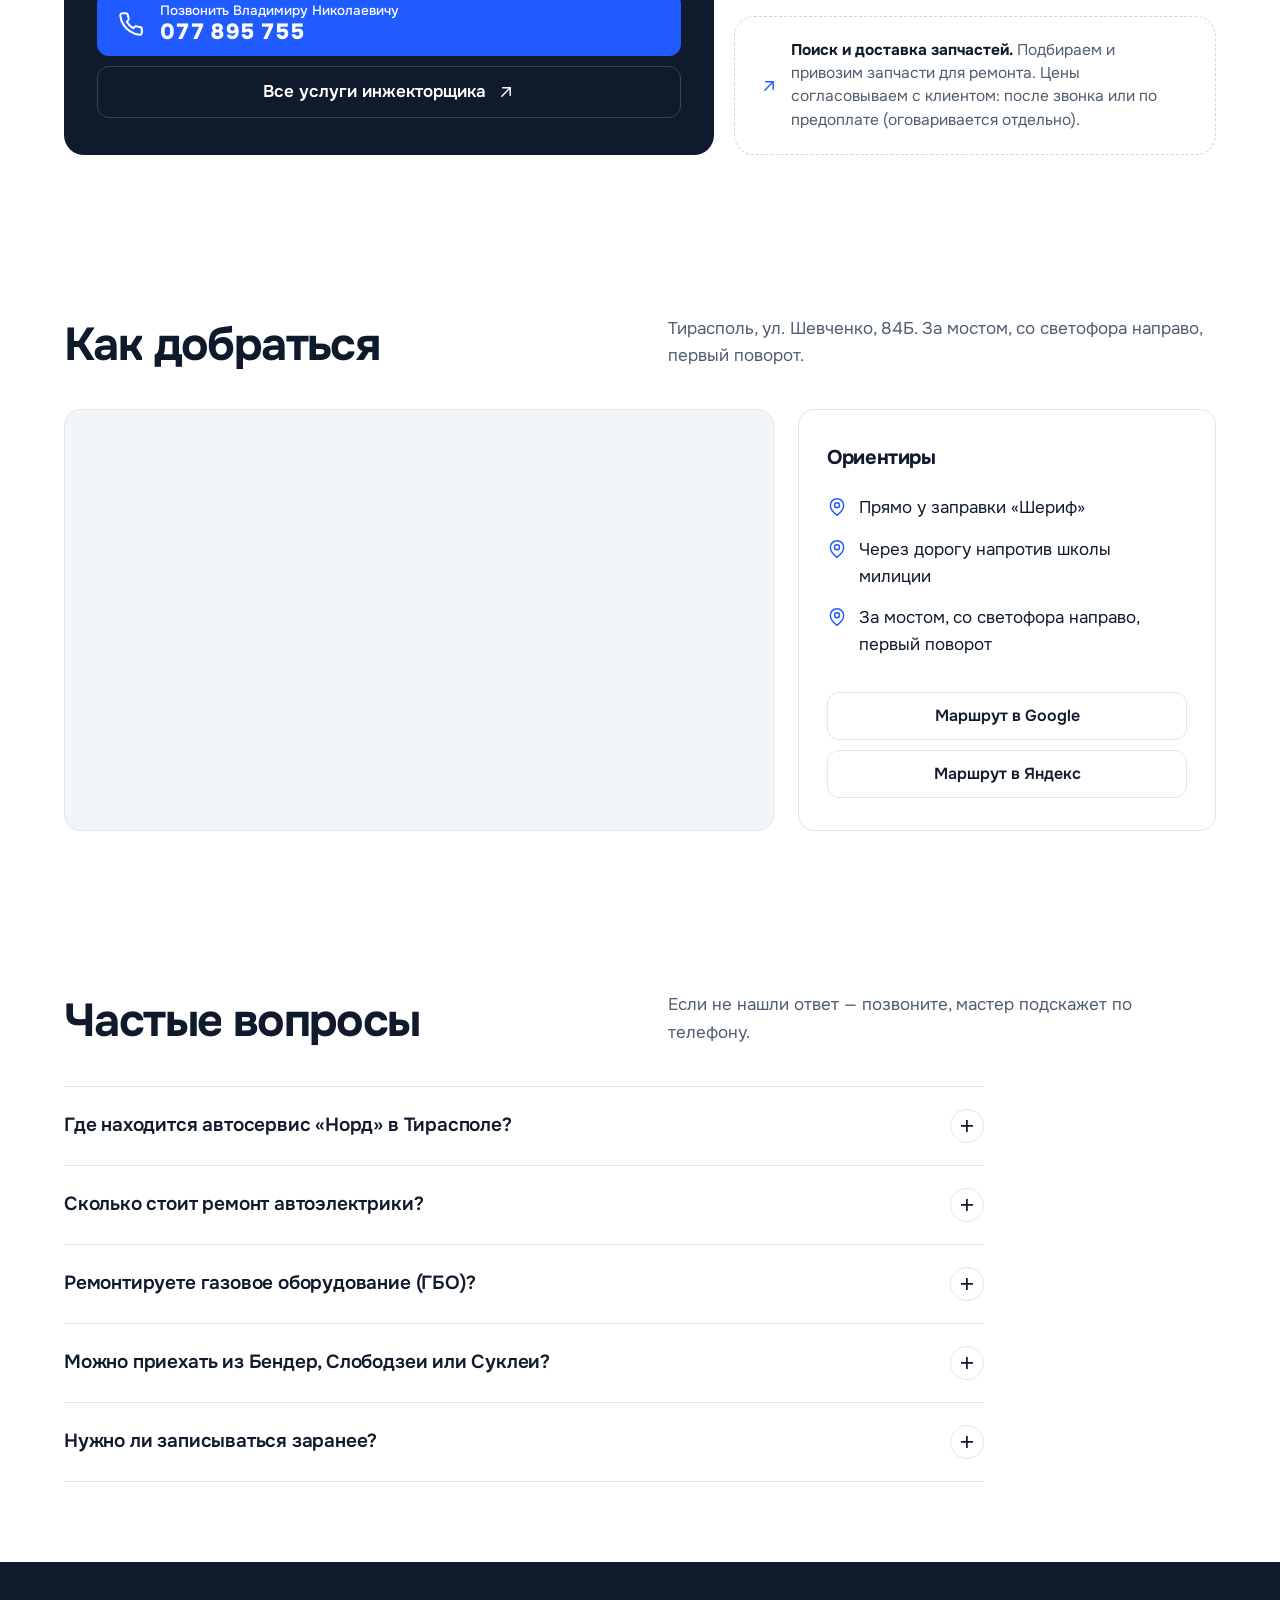
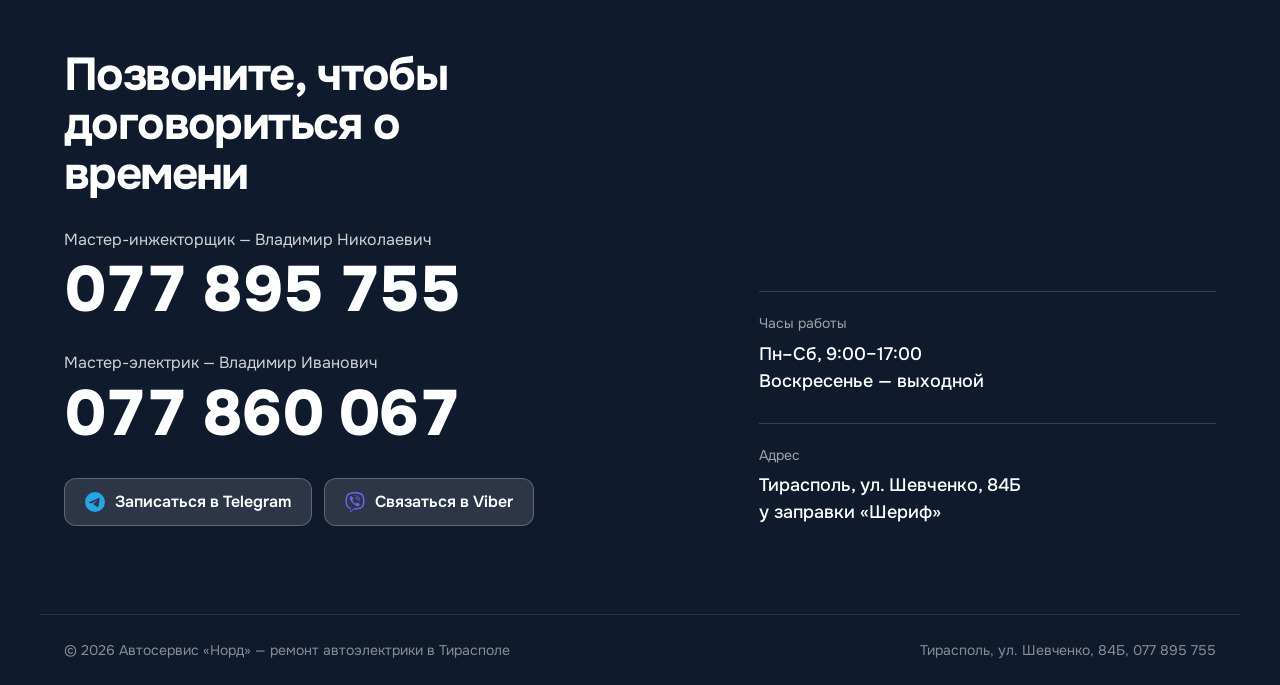
==== commit dce2b57d: "Новый деловой логотип: словесный знак НОРД, favicon, иконки, og-картинка Co-Authored-By: Claude Sonn" ====
--- a/index.html
+++ b/index.html
@@ -5,7 +5,7 @@
   <meta charset="utf-8">
   <meta name="viewport" content="width=device-width, initial-scale=1, viewport-fit=cover">
   <title>Ремонт автоэлектрики в Тирасполе — автосервис «Норд»</title>
-  <meta name="description" content="Ремонт автоэлектрики в Тирасполе: проводка, стартеры и генераторы, инжектор, промывка форсунок, ABS, ГБО и блоки управления. Ул. Шевченко 84Б, у «Шерифа». ☎ 077 895 755">
+  <meta name="description" content="Ремонт автоэлектрики в Тирасполе: компьютерная диагностика, инжектор, промывка форсунок, ABS, ГБО и блоки управления, стартеры, генераторы и проводка. Ул. Шевченко 84Б, у «Шерифа». ☎ 077 895 755">
   <meta name="keywords" content="ремонт автоэлектрики Тирасполь, автоэлектрик Тирасполь, автосервис Тирасполь, СТО Тирасполь, ремонт ГБО Тирасполь, настройка ГБО Тирасполь, ремонт стартера Тирасполь, ремонт генератора Тирасполь, проверка зарядки, ремонт электропроводки авто Тирасполь, ремонт инжектора Тирасполь, промывка форсунок Тирасполь, ультразвуковая промывка форсунок, ремонт заводского ГБО VW Opel Iveco, ремонт блока управления ГБО, замена бензонасоса, ремонт ЭБУ Тирасполь, замена свечей зажигания, ремонт ABS Тирасполь, программирование ABS ESP, проверка меток ГРМ, компьютерная диагностика авто Тирасполь, автоэлектрик ПМР, автоэлектрик Бендеры, автоэлектрик Приднестровье">
   <meta name="robots" content="index, follow, max-image-preview:large">
   <meta name="author" content="Автосервис «Норд»">
@@ -25,7 +25,7 @@
   <meta property="og:locale" content="ru_RU">
   <meta property="og:site_name" content="Автосервис «Норд»">
   <meta property="og:title" content="Ремонт автоэлектрики в Тирасполе — автосервис «Норд»">
-  <meta property="og:description" content="Проводка, стартеры и генераторы, инжектор, промывка форсунок, ABS/ESP, ГБО и ЭБУ. Ул. Шевченко 84Б, у заправки «Шериф». ☎ 077 895 755">
+  <meta property="og:description" content="Диагностика, инжектор, промывка форсунок, ABS/ESP, ГБО, ЭБУ, стартеры, генераторы и проводка. Ул. Шевченко 84Б, у заправки «Шериф». ☎ 077 895 755">
   <meta property="og:url" content="https://ot4ainui4elowek.github.io/nord-autoservice/">
   <meta property="og:image" content="https://ot4ainui4elowek.github.io/nord-autoservice/img/og.jpg">
   <meta property="og:image:secure_url" content="https://ot4ainui4elowek.github.io/nord-autoservice/img/og.jpg">
@@ -39,7 +39,7 @@
   <meta property="business:contact_data:phone_number" content="+37377895755">
   <meta name="twitter:card" content="summary_large_image">
   <meta name="twitter:title" content="Ремонт автоэлектрики в Тирасполе — автосервис «Норд»">
-  <meta name="twitter:description" content="Проводка, стартеры, инжектор, ABS/ESP, ГБО. Ул. Шевченко 84Б, у «Шерифа». ☎ 077 895 755">
+  <meta name="twitter:description" content="Диагностика, инжектор, ABS/ESP, ГБО, стартеры, проводка. Ул. Шевченко 84Б, у «Шерифа». ☎ 077 895 755">
   <meta name="twitter:image" content="https://ot4ainui4elowek.github.io/nord-autoservice/img/og.jpg">
 
   <!-- иконки -->
@@ -56,7 +56,7 @@
   <link rel="preconnect" href="https://fonts.gstatic.com" crossorigin>
   <link rel="stylesheet" href="https://fonts.googleapis.com/css2?family=Onest:wght@400;500;600;700;800&display=swap">
   <link rel="preload" href="img/hero.jpg" as="image" fetchpriority="high">
-  <link rel="stylesheet" href="styles.css?v=5">
+  <link rel="stylesheet" href="styles.css?v=12">
 
   <script type="application/ld+json">
 {
@@ -71,7 +71,7 @@
         "СТО Норд Тирасполь",
         "Ремонт автоэлектрики Норд"
       ],
-      "description": "Ремонт автоэлектрики в Тирасполе: ремонт электропроводки автомобиля; ремонт стартеров и генераторов, проверка зарядки; компьютерная диагностика и дефектовка мотора; ремонт инжектора и системы впрыска, замена бензонасосов; промывка форсунок химическая и ультразвуком; диагностика и ремонт системы зажигания; ремонт ЭБУ двигателя и блоков управления ГБО; диагностика и ремонт ABS, программирование ABS/ESP; проверка и ремонт ГБО, в том числе заводского (VW, Opel, Iveco).",
+      "description": "Ремонт автоэлектрики в Тирасполе: компьютерная диагностика и дефектовка мотора; ремонт инжектора и системы впрыска, замена бензонасосов; промывка форсунок химическая и ультразвуком; диагностика и ремонт системы зажигания; ремонт ЭБУ двигателя и блоков управления ГБО; диагностика и ремонт ABS, программирование ABS/ESP; проверка и ремонт ГБО, в том числе заводского (VW, Opel, Iveco); ремонт электропроводки автомобиля; ремонт стартеров и генераторов, проверка зарядки.",
       "url": "https://ot4ainui4elowek.github.io/nord-autoservice/",
       "logo": "https://ot4ainui4elowek.github.io/nord-autoservice/img/icon-512.png",
       "image": "https://ot4ainui4elowek.github.io/nord-autoservice/img/og.jpg",
@@ -102,8 +102,8 @@
             "Friday",
             "Saturday"
           ],
-          "opens": "09:30",
-          "closes": "18:00"
+          "opens": "09:00",
+          "closes": "17:00"
         }
       ],
       "areaServed": [
@@ -158,6 +158,69 @@
             "@type": "Offer",
             "itemOffered": {
               "@type": "Service",
+              "name": "Компьютерная диагностика и дефектовка мотора",
+              "description": "Компьютерная диагностика, дефектовка неисправностей мотора, проверка меток ГРМ осциллографом.",
+              "areaServed": "Тирасполь"
+            }
+          },
+          {
+            "@type": "Offer",
+            "itemOffered": {
+              "@type": "Service",
+              "name": "Ремонт инжектора и системы впрыска, замена бензонасосов",
+              "description": "Ремонт системы управления бензинового (инжекторного) двигателя и системы впрыска, проверка и замена бензонасосов.",
+              "areaServed": "Тирасполь"
+            }
+          },
+          {
+            "@type": "Offer",
+            "itemOffered": {
+              "@type": "Service",
+              "name": "Промывка форсунок химическая и ультразвуком",
+              "description": "Химическая и ультразвуковая промывка бензиновых форсунок: на стенде со снятием и установкой или прямо на авто без снятия.",
+              "areaServed": "Тирасполь"
+            }
+          },
+          {
+            "@type": "Offer",
+            "itemOffered": {
+              "@type": "Service",
+              "name": "Диагностика и ремонт системы зажигания",
+              "description": "Диагностика и ремонт системы зажигания, проверка под нагрузкой, замена свечей, катушек и высоковольтных проводов.",
+              "areaServed": "Тирасполь"
+            }
+          },
+          {
+            "@type": "Offer",
+            "itemOffered": {
+              "@type": "Service",
+              "name": "Ремонт ЭБУ двигателя и блоков управления ГБО",
+              "description": "Ремонт блоков управления (компьютеров) бензиновых двигателей и блоков управления ГБО.",
+              "areaServed": "Тирасполь"
+            }
+          },
+          {
+            "@type": "Offer",
+            "itemOffered": {
+              "@type": "Service",
+              "name": "Диагностика и ремонт ABS, программирование ABS/ESP",
+              "description": "Диагностика и ремонт системы ABS, программирование и адаптация блоков ABS и ESP.",
+              "areaServed": "Тирасполь"
+            }
+          },
+          {
+            "@type": "Offer",
+            "itemOffered": {
+              "@type": "Service",
+              "name": "Проверка и ремонт ГБО, в том числе заводского (VW, Opel, Iveco)",
+              "description": "Проверка и ремонт заводского ГБО на VW, Opel, Iveco, диагностика и настройка газового оборудования.",
+              "areaServed": "Тирасполь"
+            }
+          },
+          {
+            "@type": "Offer",
+            "itemOffered": {
+              "@type": "Service",
               "name": "Ремонт электропроводки автомобиля",
               "description": "Работа с электропроводкой автомобиля и её ремонт: обрывы, замыкания, утечка тока, свет, стеклоподъёмники, центральный замок.",
               "areaServed": "Тирасполь"
@@ -169,69 +232,6 @@
               "@type": "Service",
               "name": "Ремонт стартеров и генераторов, проверка зарядки",
               "description": "Ремонт стартеров и генераторов, проверка зарядки автомобиля. Если машина не заводится или садится аккумулятор.",
-              "areaServed": "Тирасполь"
-            }
-          },
-          {
-            "@type": "Offer",
-            "itemOffered": {
-              "@type": "Service",
-              "name": "Компьютерная диагностика и дефектовка мотора",
-              "description": "Компьютерная диагностика, дефектовка неисправностей мотора, проверка меток ГРМ осциллографом.",
-              "areaServed": "Тирасполь"
-            }
-          },
-          {
-            "@type": "Offer",
-            "itemOffered": {
-              "@type": "Service",
-              "name": "Ремонт инжектора и системы впрыска, замена бензонасосов",
-              "description": "Ремонт системы управления бензинового (инжекторного) двигателя и системы впрыска, проверка и замена бензонасосов.",
-              "areaServed": "Тирасполь"
-            }
-          },
-          {
-            "@type": "Offer",
-            "itemOffered": {
-              "@type": "Service",
-              "name": "Промывка форсунок химическая и ультразвуком",
-              "description": "Химическая и ультразвуковая промывка бензиновых форсунок: на стенде со снятием и установкой или прямо на авто без снятия.",
-              "areaServed": "Тирасполь"
-            }
-          },
-          {
-            "@type": "Offer",
-            "itemOffered": {
-              "@type": "Service",
-              "name": "Диагностика и ремонт системы зажигания",
-              "description": "Диагностика и ремонт системы зажигания, проверка под нагрузкой, замена свечей, катушек и высоковольтных проводов.",
-              "areaServed": "Тирасполь"
-            }
-          },
-          {
-            "@type": "Offer",
-            "itemOffered": {
-              "@type": "Service",
-              "name": "Ремонт ЭБУ двигателя и блоков управления ГБО",
-              "description": "Ремонт блоков управления (компьютеров) бензиновых двигателей и блоков управления ГБО.",
-              "areaServed": "Тирасполь"
-            }
-          },
-          {
-            "@type": "Offer",
-            "itemOffered": {
-              "@type": "Service",
-              "name": "Диагностика и ремонт ABS, программирование ABS/ESP",
-              "description": "Диагностика и ремонт системы ABS, программирование и адаптация блоков ABS и ESP.",
-              "areaServed": "Тирасполь"
-            }
-          },
-          {
-            "@type": "Offer",
-            "itemOffered": {
-              "@type": "Service",
-              "name": "Проверка и ремонт ГБО, в том числе заводского (VW, Opel, Iveco)",
-              "description": "Проверка и ремонт заводского ГБО на VW, Opel, Iveco, диагностика и настройка газового оборудования.",
               "areaServed": "Тирасполь"
             }
           }
@@ -263,7 +263,7 @@
           "name": "Где находится автосервис «Норд» в Тирасполе?",
           "acceptedAnswer": {
             "@type": "Answer",
-            "text": "Тирасполь, ул. Шевченко, 84Б — под мостом по дороге на Кировский, прямо у заправки «Шериф», через дорогу напротив школы милиции."
+            "text": "Тирасполь, ул. Шевченко, 84Б — за мостом, со светофора направо, первый поворот, прямо у заправки «Шериф», через дорогу напротив школы милиции."
           }
         },
         {
@@ -334,20 +334,49 @@
 <header class="topbar" id="top">
   <div class="wrap topbar__inner">
     <a class="logo" href="#top" aria-label="Автосервис «Норд», наверх">
-      <svg class="logo__mark" viewBox="0 0 32 32" aria-hidden="true"><rect width="32" height="32" rx="9" fill="currentColor"/><path d="M16 6.5 20.5 18 16 15.6 11.5 18z" fill="#fff"/><path d="M16 25.5 11.5 18l4.5 2.4 4.5-2.4z" fill="#fff" opacity=".45"/></svg>
-      <span class="logo__text">Норд<small>автосервис в Тирасполе</small></span>
+      <svg class="logo__word" viewBox="0 -1490 6577 1490" aria-hidden="true"><path fill="currentColor" d="M96 0H500V-598H1036V0H1440V-1490H1036V-924H500V-1490H96ZM2411.9 20C2816.9 20 3135.9 -247 3135.9 -744C3135.9 -1242 2816.9 -1510 2411.9 -1510C2004.9 -1510 1687.9 -1242 1687.9 -744C1687.9 -250 2004.9 20 2411.9 20ZM2411.9 -332C2211.9 -332 2103.9 -477 2103.9 -744C2103.9 -1012 2211.9 -1158 2411.9 -1158C2612.9 -1158 2719.9 -1012 2719.9 -744C2719.9 -477 2612.9 -332 2411.9 -332ZM3383.8 0H3787.8V-442H4011.8C4351.8 -442 4579.8 -642 4579.8 -962C4579.8 -1280 4357.8 -1490 4025.8 -1490H3383.8ZM3787.8 -756V-1166H3929.8C4072.8 -1166 4157.8 -1091 4157.8 -962C4157.8 -836 4072.8 -756 3929.8 -756ZM4769.8 320H5169.8V0H6120.8V320H6520.8V-326H6314.8V-1490H5185.8L5135.8 -858C5106.8 -495 5027.8 -389 4923.8 -326H4769.8ZM5385.8 -326C5449.8 -436 5512.8 -586 5534.8 -858L5559.8 -1163H5914.8V-326Z"/></svg>
+      <span class="logo__tag">Автосервис<br>Тирасполь</span>
     </a>
     <nav class="nav" aria-label="Разделы">
-      <a href="#services">Услуги</a>
-      <a href="#master">Мастер</a>
+      <a href="#masters">Мастера</a>
       <a href="#route">Как добраться</a>
       <a href="#faq">Вопросы</a>
       <a href="#contacts">Контакты</a>
     </nav>
     <a class="topbar__phone" href="tel:+37377895755">077 895 755</a>
-    <a class="btn btn--primary btn--sm topbar__call" href="tel:+37377895755" aria-label="Позвонить мастеру">
-      <svg class="ic"><use href="#i-phone"/></svg><span>Позвонить мастеру</span>
+    <a class="btn btn--primary btn--sm topbar__call" href="tel:+37377895755" aria-label="Позвонить инжекторщику">
+      <svg class="ic"><use href="#i-phone"/></svg><span>Позвонить инжекторщику</span>
     </a>
+    <button class="burger" type="button" aria-label="Меню" aria-expanded="false" aria-controls="menu"><span></span><span></span><span></span></button>
+  </div>
+  <div class="menu" id="menu">
+    <div class="wrap menu__in">
+      <a class="menu__link" href="#masters">Мастера</a>
+      <a class="menu__link" href="#route">Как добраться</a>
+      <a class="menu__link" href="#faq">Вопросы</a>
+      <div class="menu__contacts">
+        <p class="menu__head">Контакты</p>
+        <div class="menu__master menu__master--main">
+          <p class="menu__role">Мастер-инжекторщик</p>
+          <p class="menu__name">Владимир Николаевич</p>
+          <div class="menu__btns">
+            <a class="btn btn--primary btn--sm" href="tel:+37377895755"><svg class="ic"><use href="#i-phone"/></svg>077 895 755</a>
+            <a class="btn btn--line btn--sm" href="https://t.me/+37377895755?text=%D0%97%D0%B4%D1%80%D0%B0%D0%B2%D1%81%D1%82%D0%B2%D1%83%D0%B9%D1%82%D0%B5%21%20%D0%A5%D0%BE%D1%87%D1%83%20%D0%B7%D0%B0%D0%BF%D0%B8%D1%81%D0%B0%D1%82%D1%8C%D1%81%D1%8F%20%D0%BD%D0%B0%20%D1%80%D0%B5%D0%BC%D0%BE%D0%BD%D1%82%20%D0%B0%D0%B2%D1%82%D0%BE%D1%8D%D0%BB%D0%B5%D0%BA%D1%82%D1%80%D0%B8%D0%BA%D0%B8.%20%D0%90%D0%B2%D1%82%D0%BE%D0%BC%D0%BE%D0%B1%D0%B8%D0%BB%D1%8C%20%28%D0%BC%D0%B0%D1%80%D0%BA%D0%B0%2C%20%D0%B3%D0%BE%D0%B4%29%3A%20" target="_blank" rel="noopener" aria-label="Telegram: Владимир Николаевич"><svg class="ic"><use href="#b-tg"/></svg><span>Telegram</span></a>
+            <a class="btn btn--line btn--sm" href="viber://chat?number=%2B37377895755" aria-label="Viber: Владимир Николаевич"><svg class="ic"><use href="#b-vb"/></svg><span>Viber</span></a>
+          </div>
+        </div>
+        <div class="menu__master">
+          <p class="menu__role">Мастер-электрик</p>
+          <p class="menu__name">Владимир Иванович</p>
+          <div class="menu__btns">
+            <a class="btn btn--primary btn--sm" href="tel:+37377860067"><svg class="ic"><use href="#i-phone"/></svg>077 860 067</a>
+            <a class="btn btn--line btn--sm" href="https://t.me/+37377860067?text=%D0%97%D0%B4%D1%80%D0%B0%D0%B2%D1%81%D1%82%D0%B2%D1%83%D0%B9%D1%82%D0%B5%21%20%D0%A5%D0%BE%D1%87%D1%83%20%D0%B7%D0%B0%D0%BF%D0%B8%D1%81%D0%B0%D1%82%D1%8C%D1%81%D1%8F%20%D0%BD%D0%B0%20%D1%80%D0%B5%D0%BC%D0%BE%D0%BD%D1%82%20%D0%B0%D0%B2%D1%82%D0%BE%D1%8D%D0%BB%D0%B5%D0%BA%D1%82%D1%80%D0%B8%D0%BA%D0%B8.%20%D0%90%D0%B2%D1%82%D0%BE%D0%BC%D0%BE%D0%B1%D0%B8%D0%BB%D1%8C%20%28%D0%BC%D0%B0%D1%80%D0%BA%D0%B0%2C%20%D0%B3%D0%BE%D0%B4%29%3A%20" target="_blank" rel="noopener" aria-label="Telegram: Владимир Иванович"><svg class="ic"><use href="#b-tg"/></svg><span>Telegram</span></a>
+            <a class="btn btn--line btn--sm" href="viber://chat?number=%2B37377860067" aria-label="Viber: Владимир Иванович"><svg class="ic"><use href="#b-vb"/></svg><span>Viber</span></a>
+          </div>
+        </div>
+        <p class="menu__info">Пн–Сб, 9:00–17:00<br>Тирасполь, ул. Шевченко, 84Б, у заправки «Шериф»</p>
+      </div>
+    </div>
   </div>
 </header>
 
@@ -360,7 +389,10 @@
         <p class="hero__lead">Компьютерная диагностика, инжектор, промывка бензиновых форсунок, ABS, ГБО и блоки управления, стартеры, генераторы и проводка. Сначала находим причину неисправности, потом ремонтируем — без замены деталей наугад.</p>
         <div class="hero__actions">
           <a class="btn btn--primary btn--lg" href="tel:+37377895755">
-            <svg class="ic"><use href="#i-phone"/></svg>Позвонить мастеру
+            <svg class="ic"><use href="#i-phone"/></svg>Позвонить мастеру инжекторщику
+          </a>
+          <a class="btn btn--line btn--lg hero__alt" href="tel:+37377860067">
+            <svg class="ic"><use href="#i-phone"/></svg>Позвонить электрику
           </a>
           <a class="btn btn--line btn--lg" aria-label="Записаться к мастеру в Telegram" href="https://t.me/+37377895755?text=%D0%97%D0%B4%D1%80%D0%B0%D0%B2%D1%81%D1%82%D0%B2%D1%83%D0%B9%D1%82%D0%B5%21%20%D0%A5%D0%BE%D1%87%D1%83%20%D0%B7%D0%B0%D0%BF%D0%B8%D1%81%D0%B0%D1%82%D1%8C%D1%81%D1%8F%20%D0%BD%D0%B0%20%D1%80%D0%B5%D0%BC%D0%BE%D0%BD%D1%82%20%D0%B0%D0%B2%D1%82%D0%BE%D1%8D%D0%BB%D0%B5%D0%BA%D1%82%D1%80%D0%B8%D0%BA%D0%B8.%20%D0%90%D0%B2%D1%82%D0%BE%D0%BC%D0%BE%D0%B1%D0%B8%D0%BB%D1%8C%20%28%D0%BC%D0%B0%D1%80%D0%BA%D0%B0%2C%20%D0%B3%D0%BE%D0%B4%29%3A%20" target="_blank" rel="noopener">
             <svg class="ic"><use href="#b-tg"/></svg><span>Записаться</span>
@@ -376,7 +408,7 @@
           </div>
           <div>
             <dt><svg class="ic"><use href="#i-clock"/></svg>Часы работы</dt>
-            <dd>Пн–Сб, 9:30–18:00</dd>
+            <dd>Пн–Сб, 9:00–17:00</dd>
           </div>
         </dl>
       </div>
@@ -391,85 +423,47 @@
     </div>
   </section>
 
-  <!-- Услуги -->
-  <section class="block" id="services">
+  <!-- Мастера -->
+  <section class="block" id="masters">
     <div class="wrap">
       <header class="block__head">
-        <h2>Что ремонтируем</h2>
-        <p>Легковые автомобили и микроавтобусы. Стоимость ремонта называем после диагностики, когда понятно, что именно сломалось.</p>
+        <h2>К какому мастеру обратиться</h2>
+        <p>Два мастера — у каждого свои услуги и свой номер. Выберите нужное и позвоните сразу тому, кто этим занимается. Стоимость называем после диагностики.</p>
       </header>
-
-      <ul class="services">
-        <li class="service">
-          <svg class="service__ic"><use href="#i-wiring"/></svg>
-          <h3>Электропроводка</h3>
-          <p>Работа с электропроводкой автомобиля и её ремонт: обрывы, замыкания, утечка тока, свет, стеклоподъёмники, центральный замок.</p>
-        </li>
-        <li class="service">
-          <svg class="service__ic"><use href="#i-starter"/></svg>
-          <h3>Стартеры и генераторы</h3>
-          <p>Ремонт стартеров и генераторов, проверка зарядки автомобиля. Если машина не заводится или садится аккумулятор.</p>
-        </li>
-        <li class="service">
-          <svg class="service__ic"><use href="#i-scope"/></svg>
-          <h3>Диагностика авто и мотора</h3>
-          <p>Компьютерная диагностика, дефектовка неисправностей мотора, проверка меток ГРМ осциллографом.</p>
-        </li>
-        <li class="service">
-          <svg class="service__ic"><use href="#i-fuel"/></svg>
-          <h3>Инжектор и впрыск</h3>
-          <p>Ремонт системы управления бензинового (инжекторного) двигателя и системы впрыска, проверка и замена бензонасосов.</p>
-        </li>
-        <li class="service">
-          <svg class="service__ic"><use href="#i-drop"/></svg>
-          <h3>Промывка форсунок</h3>
-          <p>Химическая и ультразвуковая промывка бензиновых форсунок: на стенде со снятием и установкой или прямо на авто без снятия.</p>
-        </li>
-        <li class="service">
-          <svg class="service__ic"><use href="#i-spark"/></svg>
-          <h3>Система зажигания</h3>
-          <p>Диагностика и ремонт системы зажигания, проверка под нагрузкой, замена свечей, катушек и высоковольтных проводов.</p>
-        </li>
-        <li class="service">
-          <svg class="service__ic"><use href="#i-cpu"/></svg>
-          <h3>Ремонт блоков управления</h3>
-          <p>Ремонт блоков управления (компьютеров) бензиновых двигателей и блоков управления ГБО.</p>
-        </li>
-        <li class="service">
-          <svg class="service__ic"><use href="#i-disc"/></svg>
-          <h3>ABS и ESP</h3>
-          <p>Диагностика и ремонт системы ABS, программирование и адаптация блоков ABS и ESP.</p>
-        </li>
-        <li class="service">
-          <svg class="service__ic"><use href="#i-flame"/></svg>
-          <h3>Газовое оборудование (ГБО)</h3>
-          <p>Проверка и ремонт заводского ГБО на VW, Opel, Iveco, диагностика и настройка газового оборудования.</p>
-        </li>
-        <li class="service service--cta">
-          <h3>Не нашли свою неисправность?</h3>
-          <p>Опишите, что происходит с машиной, — мастер скажет, возьмётся ли и сколько примерно это займёт.</p>
-          <a class="service__link" href="tel:+37377895755">Позвонить мастеру<svg class="ic"><use href="#i-arrow"/></svg></a>
-        </li>
-      </ul>
-    </div>
-  </section>
-
-  <!-- О мастере -->
-  <section class="block block--surface" id="master">
-    <div class="wrap master">
-      <div class="master__copy">
-        <h2>Кто ремонтирует</h2>
-        <p class="master__role">Владимир Николаевич, мастер-автоэлектрик с&nbsp;опытом более 25&nbsp;лет</p>
-        <p>Начинал, когда вся электрика в машине была на проводах и реле, и с тех пор освоил блоки управления, CAN-шины и газовую электронику. Поэтому берётся и за простую проводку, и за сложную электронику.</p>
-        <ul class="checks">
-          <li><svg class="ic"><use href="#i-check"/></svg>Машину принимает и ремонтирует сам, без посредников</li>
-          <li><svg class="ic"><use href="#i-check"/></svg>До начала работ говорит, что сломано и сколько это стоит</li>
-          <li><svg class="ic"><use href="#i-check"/></svg>Берётся за случаи, с которыми уже побывали в других сервисах</li>
-        </ul>
+      <div class="mcards">
+        <article class="mcard mcard--main">
+          <p class="mcard__tag">Основное направление</p>
+          <h3>Инжектор, диагностика и ГБО</h3>
+          <p class="mcard__name">Мастер — Владимир Николаевич</p>
+          <ul class="mcard__list">
+            <li><svg class="ic"><use href="#i-check"/></svg>Компьютерная диагностика</li>
+            <li><svg class="ic"><use href="#i-check"/></svg>Инжектор и впрыск, бензонасосы</li>
+            <li><svg class="ic"><use href="#i-check"/></svg>Промывка форсунок</li>
+            <li><svg class="ic"><use href="#i-check"/></svg>Система зажигания</li>
+            <li><svg class="ic"><use href="#i-check"/></svg>Ремонт блоков управления (ЭБУ)</li>
+            <li><svg class="ic"><use href="#i-check"/></svg>ABS и ESP</li>
+            <li><svg class="ic"><use href="#i-check"/></svg>Газовое оборудование (ГБО)</li>
+          </ul>
+          <div class="mcard__actions">
+            <a class="btn btn--primary btn--lg mcard__call" href="tel:+37377895755"><svg class="ic"><use href="#i-phone"/></svg><span>Позвонить Владимиру Николаевичу<b>077 895 755</b></span></a>
+            <a class="btn btn--line btn--lg mcard__more" href="injector.html">Все услуги инжекторщика<svg class="ic"><use href="#i-arrow"/></svg></a>
+          </div>
+        </article>
+        <article class="mcard ">
+          <p class="mcard__tag">Электрика</p>
+          <h3>Проводка, стартеры и генераторы</h3>
+          <p class="mcard__name">Мастер — Владимир Иванович</p>
+          <ul class="mcard__list">
+            <li><svg class="ic"><use href="#i-check"/></svg>Электропроводка</li>
+            <li><svg class="ic"><use href="#i-check"/></svg>Стартеры и генераторы, проверка зарядки</li>
+          </ul>
+          <div class="mcard__actions">
+            <a class="btn btn--primary btn--lg mcard__call" href="tel:+37377860067"><svg class="ic"><use href="#i-phone"/></svg><span>Позвонить Владимиру Ивановичу<b>077 860 067</b></span></a>
+            <a class="btn btn--line btn--lg mcard__more" href="electric.html">Все услуги электрика<svg class="ic"><use href="#i-arrow"/></svg></a>
+          </div>
+        </article>
+        <p class="parts"><svg class="ic"><use href="#i-arrow"/></svg><span><b>Поиск и доставка запчастей.</b> Подбираем и привозим запчасти для ремонта. Цены согласовываем с клиентом: после звонка или по предоплате (оговаривается отдельно).</span></p>
       </div>
-      <figure class="master__media">
-        <img src="img/programming.jpg" alt="Компьютерная диагностика автомобиля в автосервисе «Норд», Тирасполь" loading="lazy" width="900" height="1350">
-      </figure>
     </div>
   </section>
 
@@ -478,7 +472,7 @@
     <div class="wrap">
       <header class="block__head">
         <h2>Как добраться</h2>
-        <p>Тирасполь, ул.&nbsp;Шевченко, 84Б. Под мостом, по&nbsp;дороге на&nbsp;Кировский.</p>
+        <p>Тирасполь, ул.&nbsp;Шевченко, 84Б. За мостом, со светофора направо, первый поворот.</p>
       </header>
       <div class="route">
         <div class="route__map">
@@ -491,7 +485,7 @@
           <ul class="landmarks">
             <li><svg class="ic"><use href="#i-pin"/></svg>Прямо у заправки «Шериф»</li>
             <li><svg class="ic"><use href="#i-pin"/></svg>Через дорогу напротив школы милиции</li>
-            <li><svg class="ic"><use href="#i-pin"/></svg>Под мостом, по дороге на Кировский</li>
+            <li><svg class="ic"><use href="#i-pin"/></svg>За мостом, со светофора направо, первый поворот</li>
           </ul>
           <div class="route__links">
             <a class="btn btn--line" href="https://www.google.com/maps/search/?api=1&amp;query=46.8545,29.6125" target="_blank" rel="noopener">Маршрут в Google</a>
@@ -512,7 +506,7 @@
       <div class="faq">
         <details class="faq__item">
           <summary>Где находится автосервис «Норд» в Тирасполе?</summary>
-          <div class="faq__a"><p>Тирасполь, ул. Шевченко, 84Б — под мостом по дороге на Кировский, прямо у заправки «Шериф», через дорогу напротив школы милиции.</p></div>
+          <div class="faq__a"><p>Тирасполь, ул. Шевченко, 84Б — за мостом, со светофора направо, первый поворот, прямо у заправки «Шериф», через дорогу напротив школы милиции.</p></div>
         </details>
         <details class="faq__item">
           <summary>Сколько стоит ремонт автоэлектрики?</summary>
@@ -539,14 +533,17 @@
     <div class="wrap contacts__grid">
       <div>
         <h2>Позвоните, чтобы договориться о времени</h2>
+        <p class="contacts__who">Мастер-инжекторщик — Владимир Николаевич</p>
         <a class="contacts__phone" href="tel:+37377895755">077 895 755</a>
+        <p class="contacts__who">Мастер-электрик — Владимир Иванович</p>
+        <a class="contacts__phone" href="tel:+37377860067">077 860 067</a>
         <div class="contacts__actions">
           <a class="btn btn--light" href="https://t.me/+37377895755?text=%D0%97%D0%B4%D1%80%D0%B0%D0%B2%D1%81%D1%82%D0%B2%D1%83%D0%B9%D1%82%D0%B5%21%20%D0%A5%D0%BE%D1%87%D1%83%20%D0%B7%D0%B0%D0%BF%D0%B8%D1%81%D0%B0%D1%82%D1%8C%D1%81%D1%8F%20%D0%BD%D0%B0%20%D1%80%D0%B5%D0%BC%D0%BE%D0%BD%D1%82%20%D0%B0%D0%B2%D1%82%D0%BE%D1%8D%D0%BB%D0%B5%D0%BA%D1%82%D1%80%D0%B8%D0%BA%D0%B8.%20%D0%90%D0%B2%D1%82%D0%BE%D0%BC%D0%BE%D0%B1%D0%B8%D0%BB%D1%8C%20%28%D0%BC%D0%B0%D1%80%D0%BA%D0%B0%2C%20%D0%B3%D0%BE%D0%B4%29%3A%20" target="_blank" rel="noopener"><svg class="ic"><use href="#b-tg"/></svg><span>Записаться<span class="sm-hide"> в Telegram</span></span></a>
           <a class="btn btn--light" href="viber://chat?number=%2B37377895755"><svg class="ic"><use href="#b-vb"/></svg><span>Связаться<span class="sm-hide"> в Viber</span></span></a>
         </div>
       </div>
       <dl class="contacts__info">
-        <div><dt>Часы работы</dt><dd>Пн–Сб, 9:30–18:00<br>Воскресенье — выходной</dd></div>
+        <div><dt>Часы работы</dt><dd>Пн–Сб, 9:00–17:00<br>Воскресенье — выходной</dd></div>
         <div><dt>Адрес</dt><dd>Тирасполь, ул. Шевченко, 84Б<br>у заправки «Шериф»</dd></div>
       </dl>
     </div>
@@ -560,12 +557,6 @@
   </div>
 </footer>
 
-<div class="callbar">
-  <a class="callbar__call" href="tel:+37377895755"><svg class="ic"><use href="#i-phone"/></svg>Позвонить мастеру</a>
-  <a class="callbar__msg" href="https://t.me/+37377895755?text=%D0%97%D0%B4%D1%80%D0%B0%D0%B2%D1%81%D1%82%D0%B2%D1%83%D0%B9%D1%82%D0%B5%21%20%D0%A5%D0%BE%D1%87%D1%83%20%D0%B7%D0%B0%D0%BF%D0%B8%D1%81%D0%B0%D1%82%D1%8C%D1%81%D1%8F%20%D0%BD%D0%B0%20%D1%80%D0%B5%D0%BC%D0%BE%D0%BD%D1%82%20%D0%B0%D0%B2%D1%82%D0%BE%D1%8D%D0%BB%D0%B5%D0%BA%D1%82%D1%80%D0%B8%D0%BA%D0%B8.%20%D0%90%D0%B2%D1%82%D0%BE%D0%BC%D0%BE%D0%B1%D0%B8%D0%BB%D1%8C%20%28%D0%BC%D0%B0%D1%80%D0%BA%D0%B0%2C%20%D0%B3%D0%BE%D0%B4%29%3A%20" target="_blank" rel="noopener" aria-label="Записаться к мастеру в Telegram"><svg class="ic"><use href="#b-tg"/></svg></a>
-  <a class="callbar__msg" href="viber://chat?number=%2B37377895755" aria-label="Связаться с мастером в Viber"><svg class="ic"><use href="#b-vb"/></svg></a>
-</div>
-
-<script src="script.js?v=5" defer></script>
+<script src="script.js?v=8" defer></script>
 </body>
 </html>
--- a/styles.css
+++ b/styles.css
@@ -65,10 +65,9 @@
   border-bottom: 1px solid var(--line);
 }
 .topbar__inner { display: flex; align-items: center; gap: 32px; height: 72px; }
-.logo { display: flex; align-items: center; gap: 12px; color: var(--blue); }
-.logo__mark { width: 36px; height: 36px; }
-.logo__text { color: var(--ink); font-weight: 800; font-size: 21px; letter-spacing: -0.02em; line-height: 1.05; }
-.logo__text small { display: block; font-size: 12px; font-weight: 500; color: var(--ink-2); letter-spacing: 0; }
+.logo { display: flex; align-items: center; gap: 14px; color: #0e2a5e; }
+.logo__word { height: 26px; width: auto; flex: none; }
+.logo__tag { border-left: 3px solid var(--blue); padding-left: 12px; font-size: 11.5px; font-weight: 700; letter-spacing: .14em; text-transform: uppercase; line-height: 1.35; color: var(--ink-2); }
 .nav { display: flex; gap: 28px; margin-left: auto; font-size: 15px; font-weight: 500; color: var(--ink-2); }
 .nav a:hover { color: var(--ink); }
 .topbar__phone { font-weight: 700; font-size: 16px; font-variant-numeric: tabular-nums; }
@@ -189,9 +188,8 @@
   /* шапка */
   .topbar__inner { height: 56px; gap: 12px; }
   .logo { gap: 10px; }
-  .logo__mark { width: 30px; height: 30px; }
-  .logo__text { font-size: 18px; }
-  .logo__text small { font-size: 11.5px; }
+  .logo__word { height: 20px; }
+  .logo__tag { font-size: 9.5px; padding-left: 9px; border-left-width: 2px; }
   .topbar__phone { display: none; }
   .topbar__call { margin-left: auto; width: 40px; height: 40px; padding: 0; }
   .topbar__call span { display: none; }
@@ -389,8 +387,6 @@
   }
   .nav a:hover::after { transform: scaleX(1); transform-origin: left; }
 
-  .logo__mark { transition: transform .6s var(--ease-back); }
-  .logo:hover .logo__mark { transform: rotate(-12deg) scale(1.06); }
 
   /* ячейки услуг: синяя линия сверху и «прорисовка» иконки */
   .service, .js .service.rv { position: relative; transition: background-color .35s ease, opacity .9s var(--ease-out), transform .9s var(--ease-out); }
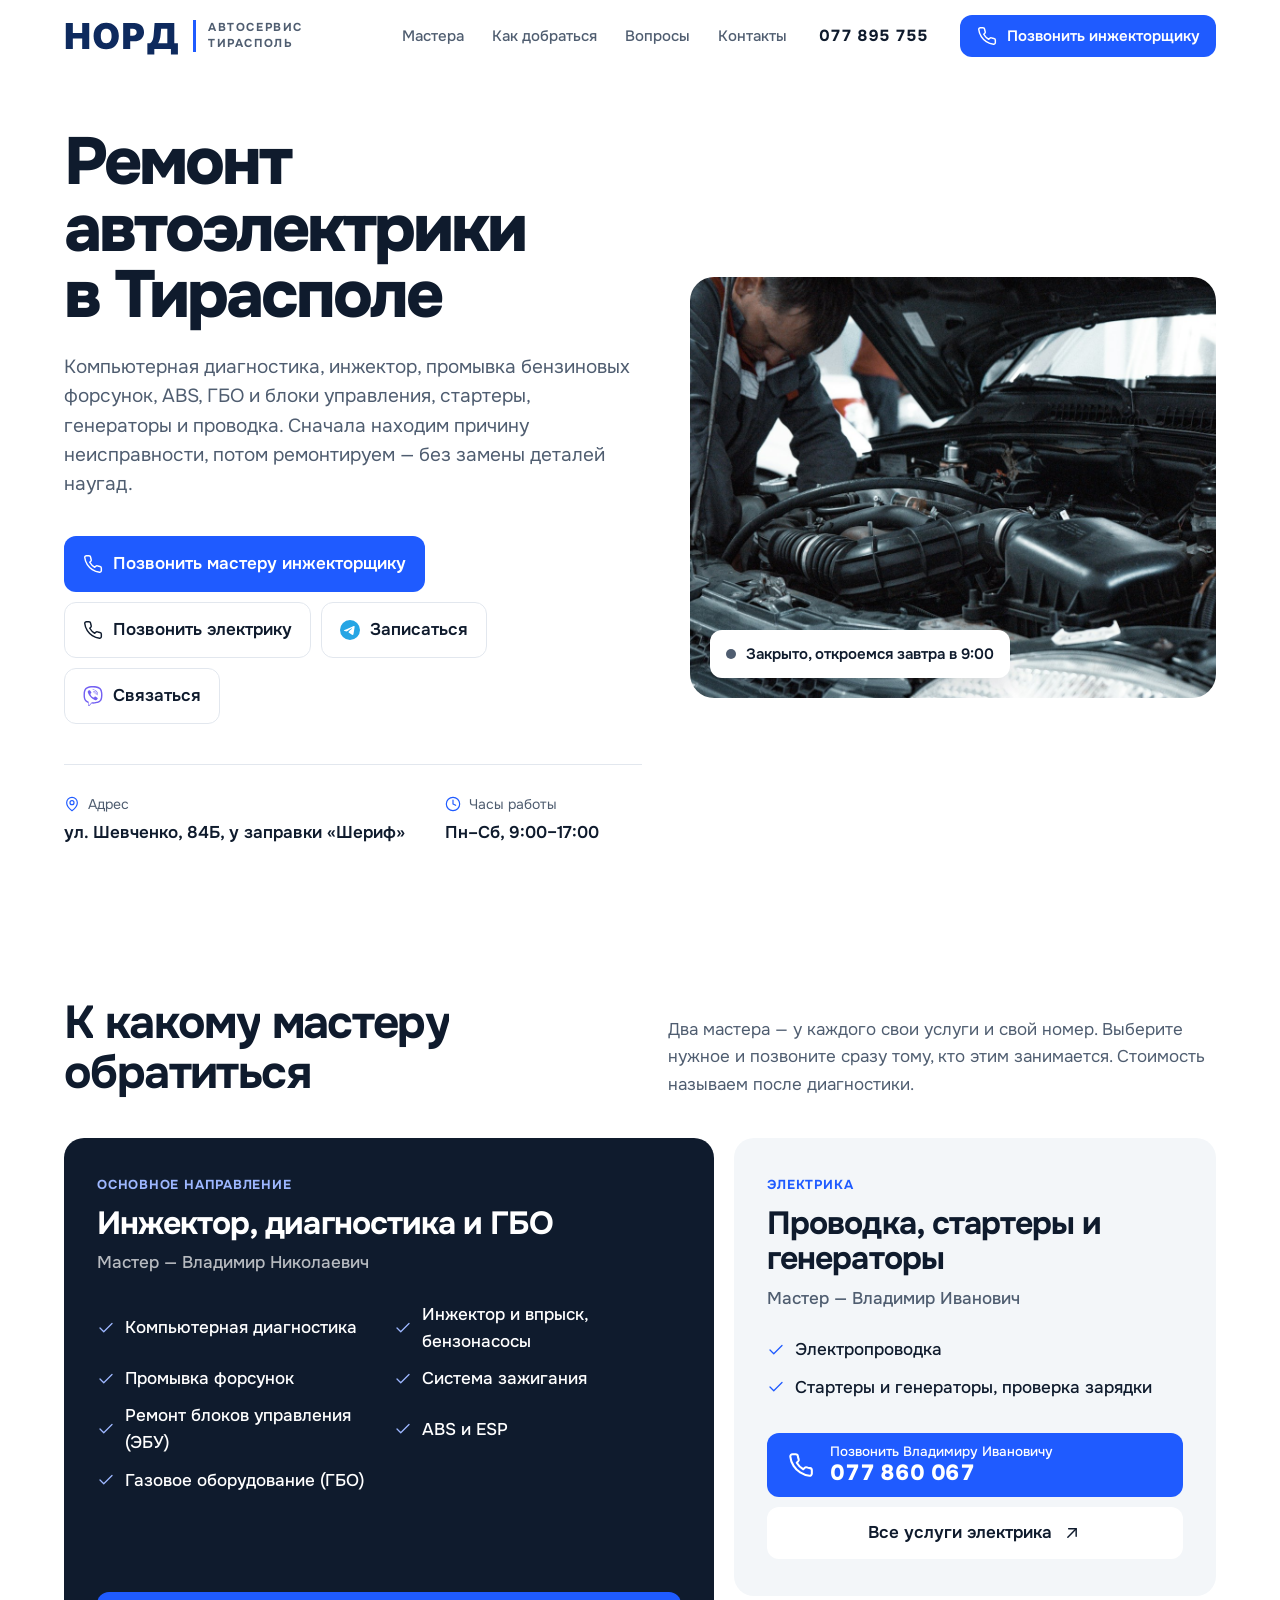
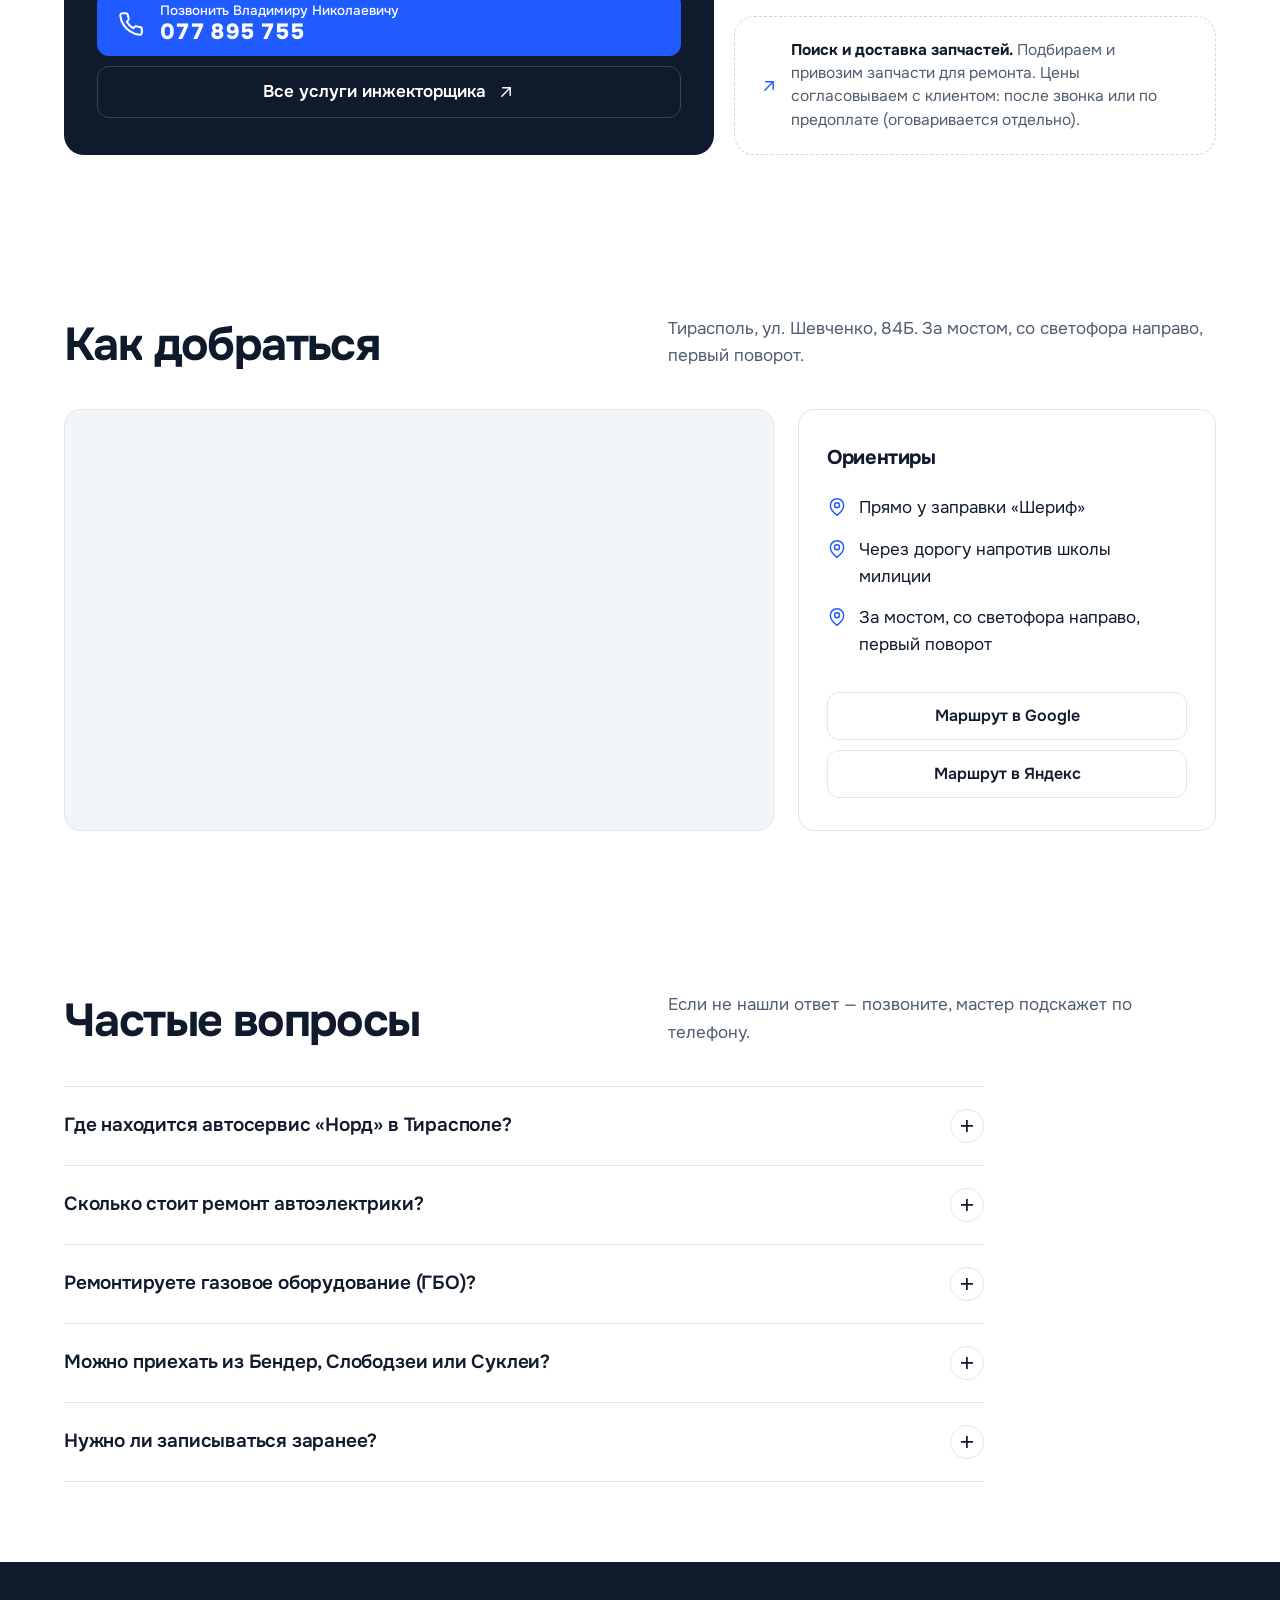
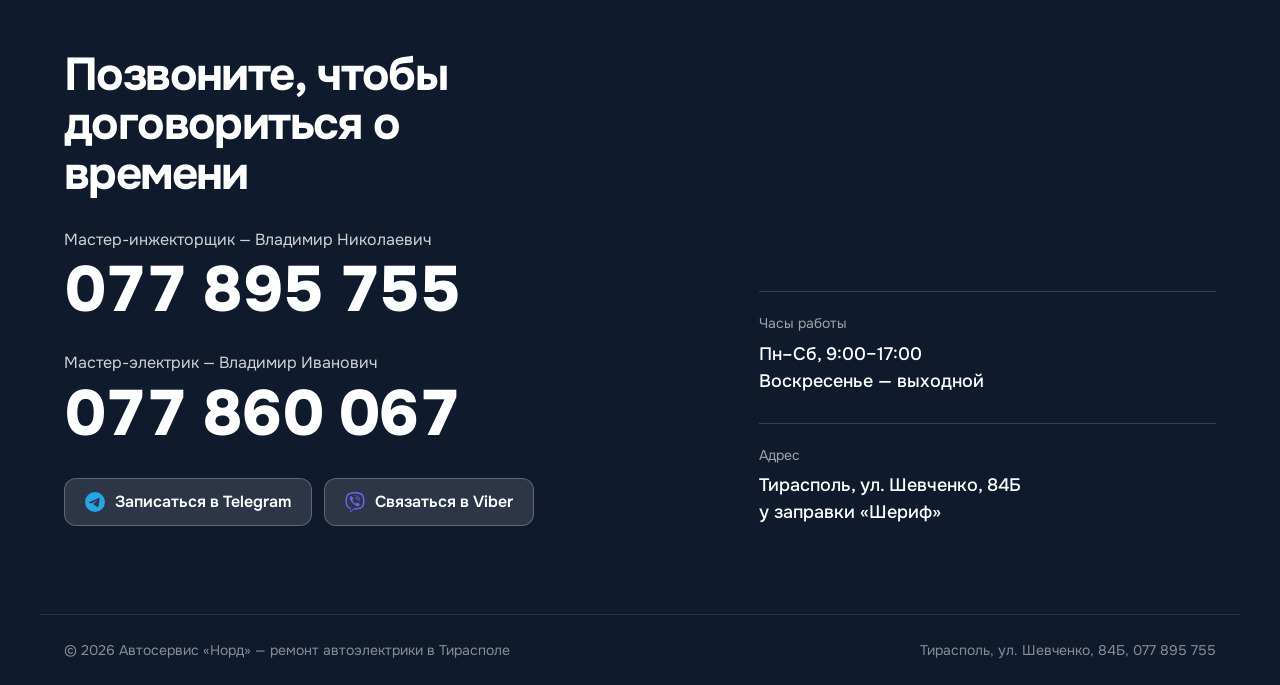
==== commit 818ae471: "Сброс кэша стилей (v=13) и явный размер логотипа в разметке Co-Authored-By: Claude Sonnet 5.5 <norep" ====
--- a/index.html
+++ b/index.html
@@ -56,7 +56,7 @@
   <link rel="preconnect" href="https://fonts.gstatic.com" crossorigin>
   <link rel="stylesheet" href="https://fonts.googleapis.com/css2?family=Onest:wght@400;500;600;700;800&display=swap">
   <link rel="preload" href="img/hero.jpg" as="image" fetchpriority="high">
-  <link rel="stylesheet" href="styles.css?v=12">
+  <link rel="stylesheet" href="styles.css?v=13">
 
   <script type="application/ld+json">
 {
@@ -334,7 +334,7 @@
 <header class="topbar" id="top">
   <div class="wrap topbar__inner">
     <a class="logo" href="#top" aria-label="Автосервис «Норд», наверх">
-      <svg class="logo__word" viewBox="0 -1490 6577 1490" aria-hidden="true"><path fill="currentColor" d="M96 0H500V-598H1036V0H1440V-1490H1036V-924H500V-1490H96ZM2411.9 20C2816.9 20 3135.9 -247 3135.9 -744C3135.9 -1242 2816.9 -1510 2411.9 -1510C2004.9 -1510 1687.9 -1242 1687.9 -744C1687.9 -250 2004.9 20 2411.9 20ZM2411.9 -332C2211.9 -332 2103.9 -477 2103.9 -744C2103.9 -1012 2211.9 -1158 2411.9 -1158C2612.9 -1158 2719.9 -1012 2719.9 -744C2719.9 -477 2612.9 -332 2411.9 -332ZM3383.8 0H3787.8V-442H4011.8C4351.8 -442 4579.8 -642 4579.8 -962C4579.8 -1280 4357.8 -1490 4025.8 -1490H3383.8ZM3787.8 -756V-1166H3929.8C4072.8 -1166 4157.8 -1091 4157.8 -962C4157.8 -836 4072.8 -756 3929.8 -756ZM4769.8 320H5169.8V0H6120.8V320H6520.8V-326H6314.8V-1490H5185.8L5135.8 -858C5106.8 -495 5027.8 -389 4923.8 -326H4769.8ZM5385.8 -326C5449.8 -436 5512.8 -586 5534.8 -858L5559.8 -1163H5914.8V-326Z"/></svg>
+      <svg class="logo__word" width="115" height="26" viewBox="0 -1490 6577 1490" aria-hidden="true"><path fill="currentColor" d="M96 0H500V-598H1036V0H1440V-1490H1036V-924H500V-1490H96ZM2411.9 20C2816.9 20 3135.9 -247 3135.9 -744C3135.9 -1242 2816.9 -1510 2411.9 -1510C2004.9 -1510 1687.9 -1242 1687.9 -744C1687.9 -250 2004.9 20 2411.9 20ZM2411.9 -332C2211.9 -332 2103.9 -477 2103.9 -744C2103.9 -1012 2211.9 -1158 2411.9 -1158C2612.9 -1158 2719.9 -1012 2719.9 -744C2719.9 -477 2612.9 -332 2411.9 -332ZM3383.8 0H3787.8V-442H4011.8C4351.8 -442 4579.8 -642 4579.8 -962C4579.8 -1280 4357.8 -1490 4025.8 -1490H3383.8ZM3787.8 -756V-1166H3929.8C4072.8 -1166 4157.8 -1091 4157.8 -962C4157.8 -836 4072.8 -756 3929.8 -756ZM4769.8 320H5169.8V0H6120.8V320H6520.8V-326H6314.8V-1490H5185.8L5135.8 -858C5106.8 -495 5027.8 -389 4923.8 -326H4769.8ZM5385.8 -326C5449.8 -436 5512.8 -586 5534.8 -858L5559.8 -1163H5914.8V-326Z"/></svg>
       <span class="logo__tag">Автосервис<br>Тирасполь</span>
     </a>
     <nav class="nav" aria-label="Разделы">
--- a/styles.css
+++ b/styles.css
@@ -66,7 +66,7 @@
 }
 .topbar__inner { display: flex; align-items: center; gap: 32px; height: 72px; }
 .logo { display: flex; align-items: center; gap: 14px; color: #0e2a5e; }
-.logo__word { height: 26px; width: auto; flex: none; }
+.logo__word { height: 26px; width: auto; flex: none; overflow: visible; }
 .logo__tag { border-left: 3px solid var(--blue); padding-left: 12px; font-size: 11.5px; font-weight: 700; letter-spacing: .14em; text-transform: uppercase; line-height: 1.35; color: var(--ink-2); }
 .nav { display: flex; gap: 28px; margin-left: auto; font-size: 15px; font-weight: 500; color: var(--ink-2); }
 .nav a:hover { color: var(--ink); }
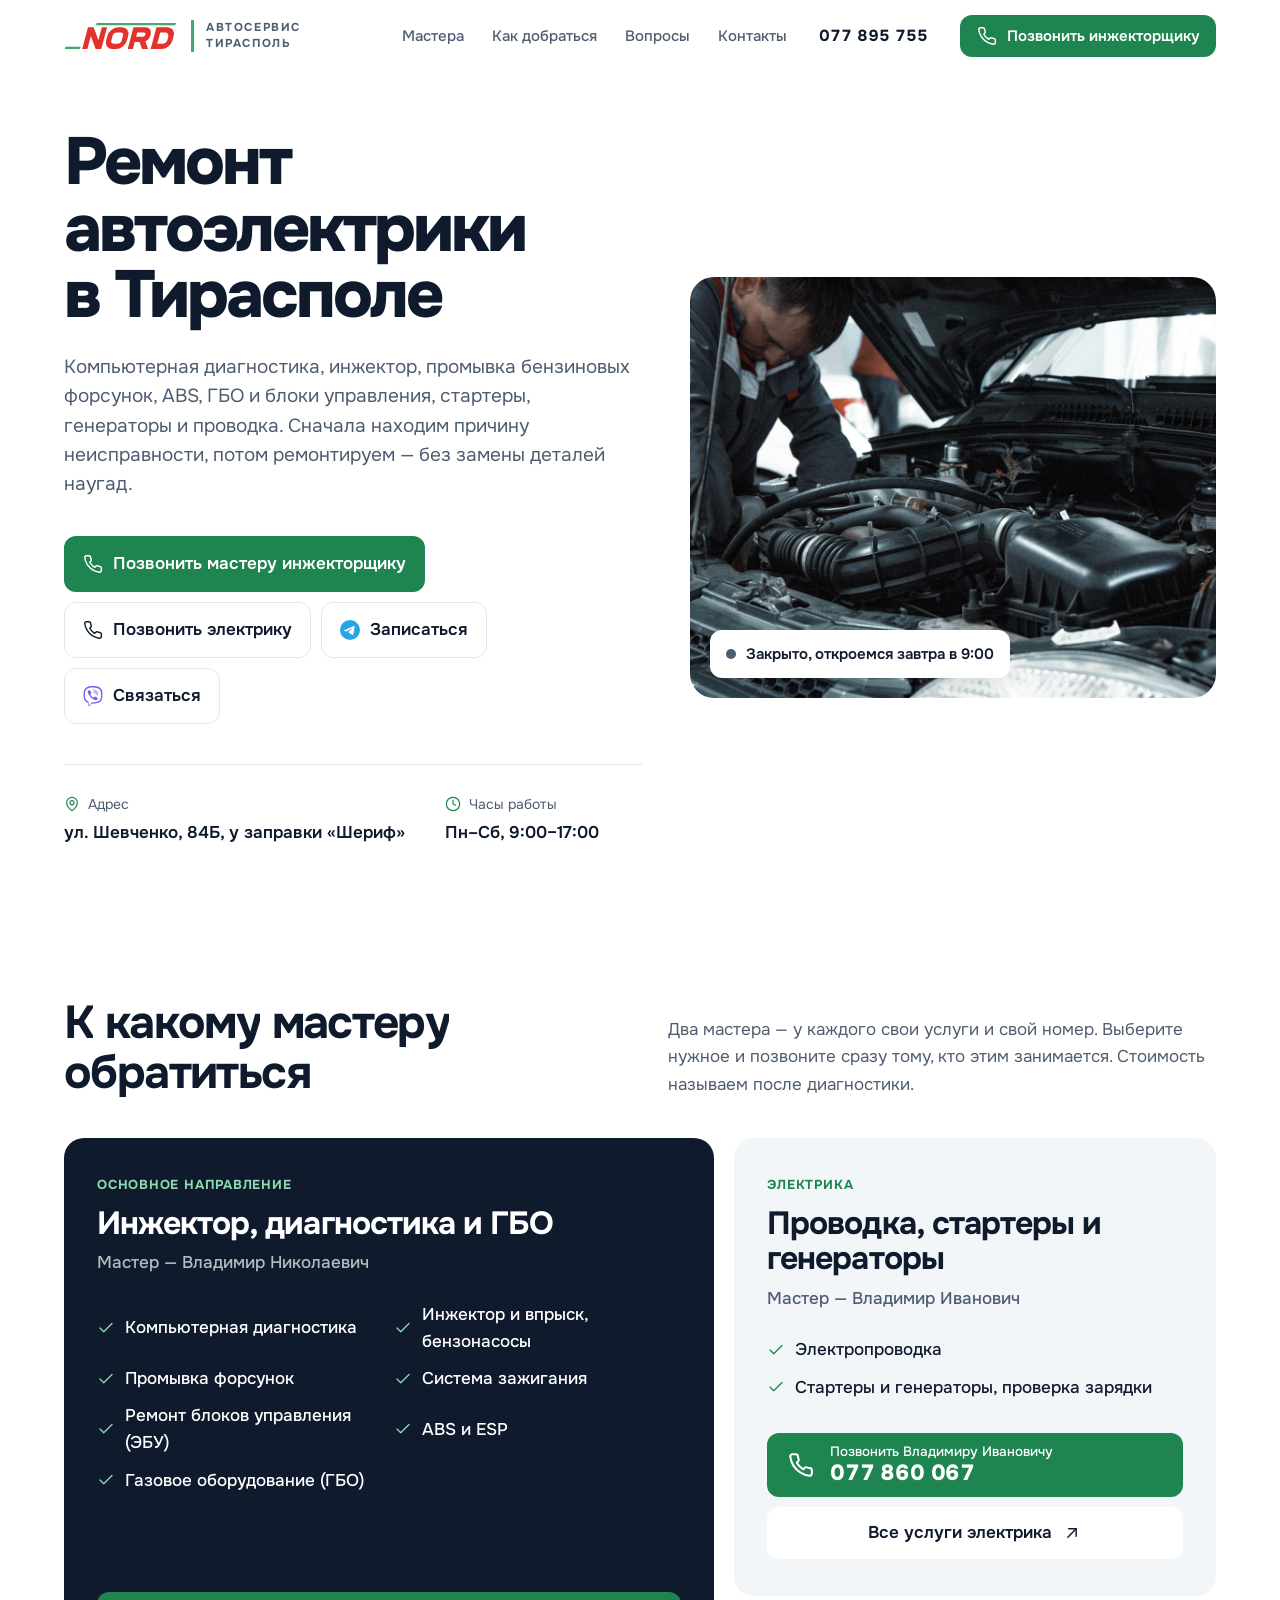
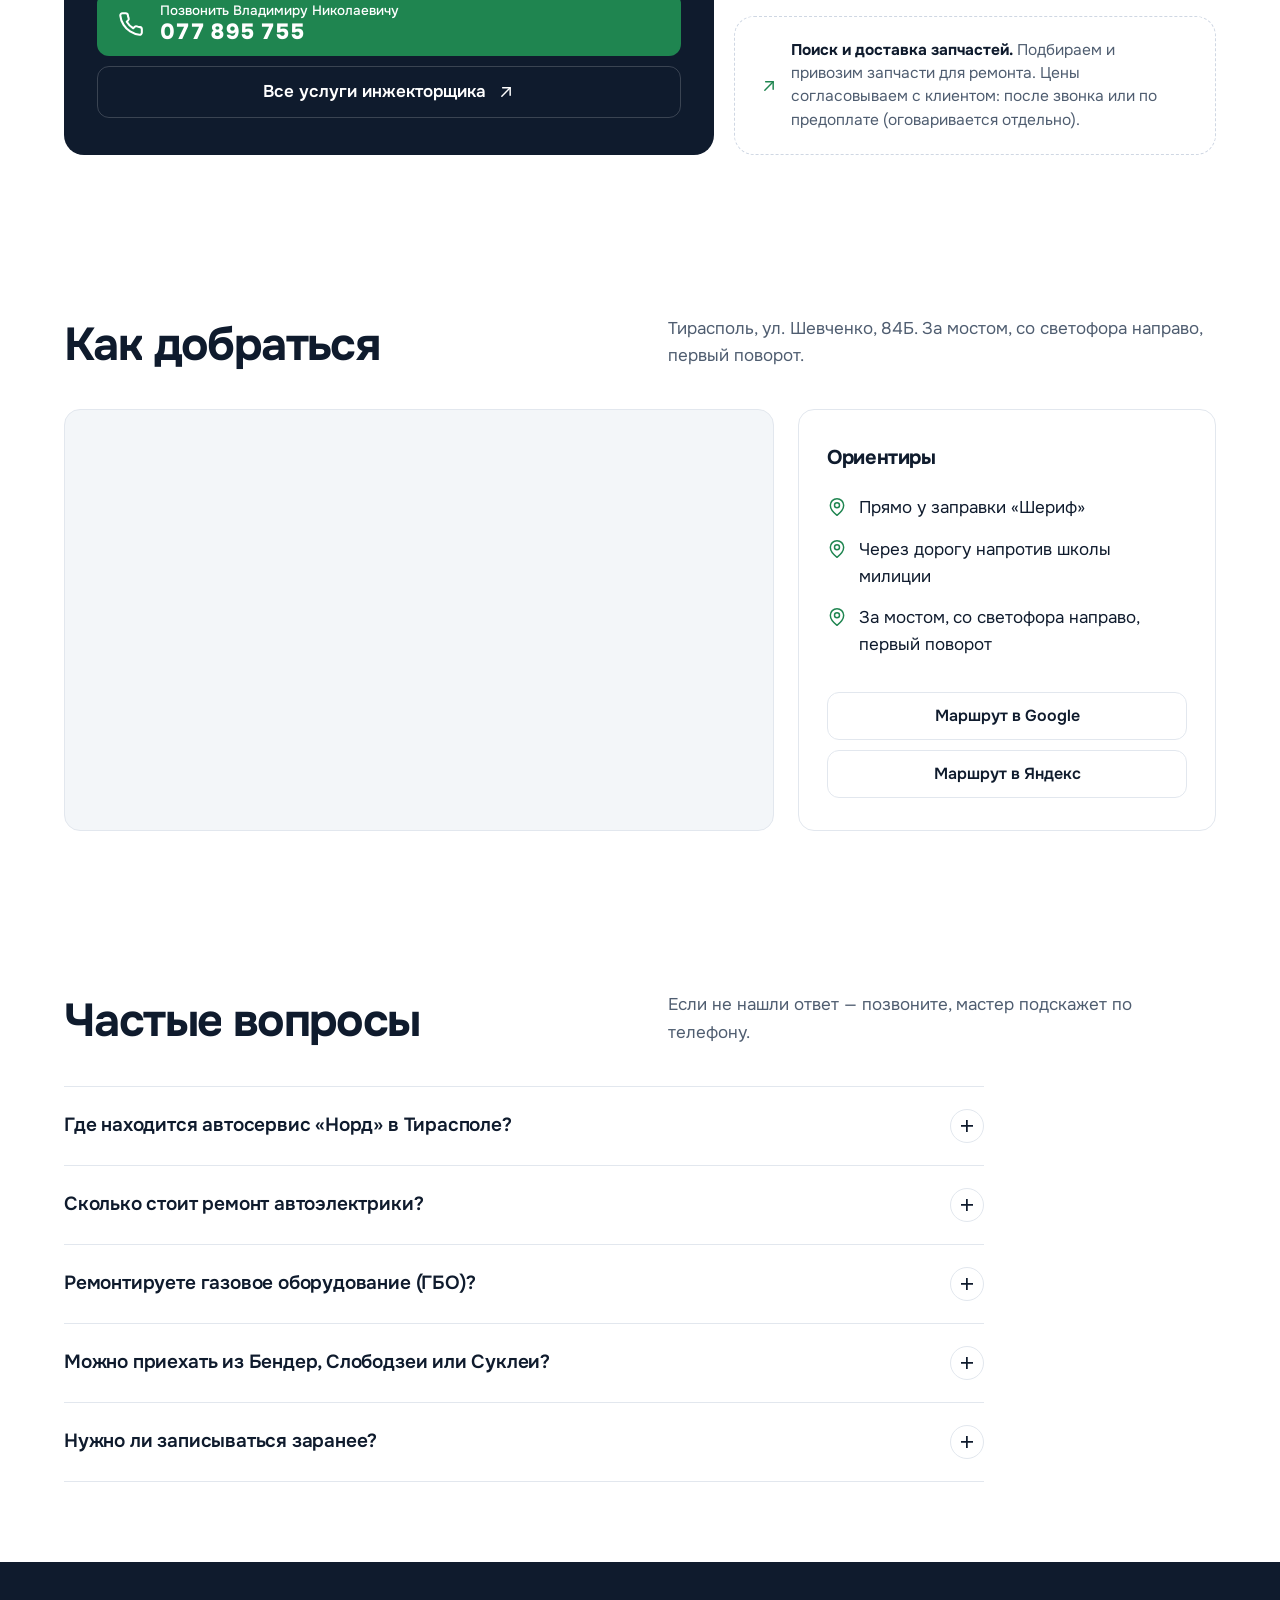
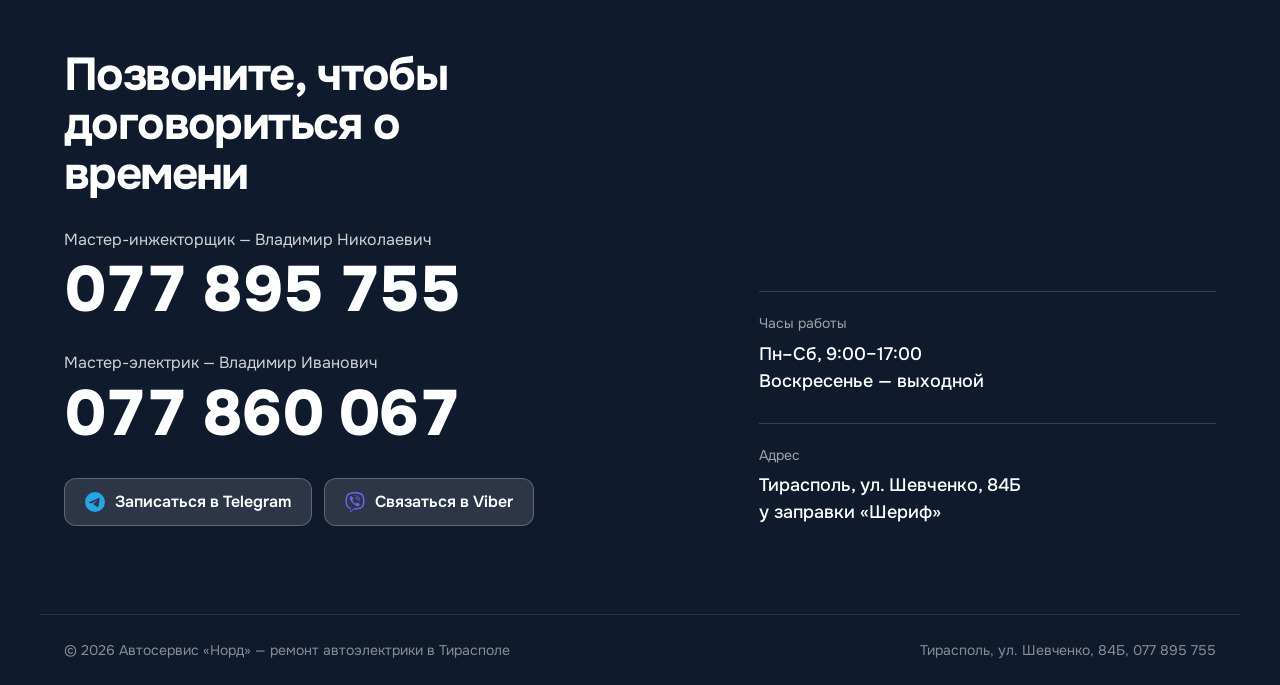
==== commit 0e579510: "Новый логотип NORD и зелёный акцент сайта - Логотип в стиле вывески: красные курсивные буквы и зелён" ====
--- a/index.html
+++ b/index.html
@@ -334,7 +334,7 @@
 <header class="topbar" id="top">
   <div class="wrap topbar__inner">
     <a class="logo" href="#top" aria-label="Автосервис «Норд», наверх">
-      <svg class="logo__word" width="115" height="26" viewBox="0 -1490 6577 1490" aria-hidden="true"><path fill="currentColor" d="M96 0H500V-598H1036V0H1440V-1490H1036V-924H500V-1490H96ZM2411.9 20C2816.9 20 3135.9 -247 3135.9 -744C3135.9 -1242 2816.9 -1510 2411.9 -1510C2004.9 -1510 1687.9 -1242 1687.9 -744C1687.9 -250 2004.9 20 2411.9 20ZM2411.9 -332C2211.9 -332 2103.9 -477 2103.9 -744C2103.9 -1012 2211.9 -1158 2411.9 -1158C2612.9 -1158 2719.9 -1012 2719.9 -744C2719.9 -477 2612.9 -332 2411.9 -332ZM3383.8 0H3787.8V-442H4011.8C4351.8 -442 4579.8 -642 4579.8 -962C4579.8 -1280 4357.8 -1490 4025.8 -1490H3383.8ZM3787.8 -756V-1166H3929.8C4072.8 -1166 4157.8 -1091 4157.8 -962C4157.8 -836 4072.8 -756 3929.8 -756ZM4769.8 320H5169.8V0H6120.8V320H6520.8V-326H6314.8V-1490H5185.8L5135.8 -858C5106.8 -495 5027.8 -389 4923.8 -326H4769.8ZM5385.8 -326C5449.8 -436 5512.8 -586 5534.8 -858L5559.8 -1163H5914.8V-326Z"/></svg>
+      <svg class="logo__word" width="113" height="26" viewBox="0 0 520 120" aria-hidden="true"><g fill="#3fa86e"><path d="M150 0H516L513 10H147Z"/><path d="M6 110H76L73 120H3Z"/></g><g fill="#e2322b" transform="translate(110 20) skewX(-15)"><path d="M0 100 V0 H26 L64 60 V0 H88 V100 H62 L24 40 V100 Z"/><path transform="translate(100 0)" fill-rule="evenodd" d="M40 0 H56 A40 40 0 0 1 96 40 V60 A40 40 0 0 1 56 100 H40 A40 40 0 0 1 0 60 V40 A40 40 0 0 1 40 0 Z M40 24 A16 16 0 0 0 24 40 V60 A16 16 0 0 0 40 76 H56 A16 16 0 0 0 72 60 V40 A16 16 0 0 0 56 24 Z"/><path transform="translate(210 0)" fill-rule="evenodd" d="M0 0 H56 A32 32 0 0 1 88 32 V36 A32 32 0 0 1 72 64 L94 100 H66 L46 68 H24 V100 H0 Z M24 24 H54 A10 10 0 0 1 64 34 A10 10 0 0 1 54 44 H24 Z"/><path transform="translate(316 0)" fill-rule="evenodd" d="M0 0 H50 A40 40 0 0 1 90 40 V60 A40 40 0 0 1 50 100 H0 Z M24 24 H46 A20 20 0 0 1 66 44 V56 A20 20 0 0 1 46 76 H24 Z"/></g></svg>
       <span class="logo__tag">Автосервис<br>Тирасполь</span>
     </a>
     <nav class="nav" aria-label="Разделы">
--- a/styles.css
+++ b/styles.css
@@ -1,13 +1,16 @@
-/* Автосервис «Норд» — светлый, строгий, один акцент («северный» синий) */
+/* Автосервис «Норд» — светлый, строгий, один акцент — зелёный из логотипа (красный только в логотипе) */
 :root {
   --ink: #0f1b2d;
   --ink-2: #4f5d70;
   --line: #e2e7ee;
   --surface: #f3f6f9;
   --white: #ffffff;
-  --blue: #1f5bff;
-  --blue-dark: #1747cc;
-  --blue-soft: #e9efff;
+  --accent: #1f8550;       /* зелёный акцент, контраст с белым 4.6:1 */
+  --accent-dark: #18693f;
+  --accent-soft: #e6f4ec;
+  --accent-on-dark: #8fd9ae;
+  --logo-red: #e2322b;
+  --logo-green: #3fa86e;
   --green: #12a150;
 
   --r-sm: 10px;   /* кнопки */
@@ -37,7 +40,7 @@
 h1, h2, h3 { margin: 0; font-weight: 700; letter-spacing: -0.02em; }
 p { margin: 0; }
 figure { margin: 0; }
-:focus-visible { outline: 2px solid var(--blue); outline-offset: 3px; border-radius: 4px; }
+:focus-visible { outline: 2px solid var(--accent); outline-offset: 3px; border-radius: 4px; }
 
 .wrap { width: 100%; max-width: var(--wrap); margin: 0 auto; padding: 0 24px; }
 .ic { width: 20px; height: 20px; flex: none; fill: none; stroke: currentColor; stroke-width: 1.75; stroke-linecap: round; stroke-linejoin: round; }
@@ -49,8 +52,8 @@
   font: 600 16px/1 var(--font); white-space: nowrap; cursor: pointer;
   border: 1px solid transparent; transition: background-color .15s, border-color .15s, color .15s;
 }
-.btn--primary { background: var(--blue); color: #fff; }
-.btn--primary:hover { background: var(--blue-dark); }
+.btn--primary { background: var(--accent); color: #fff; }
+.btn--primary:hover { background: var(--accent-dark); }
 .btn--line { border-color: var(--line); background: var(--white); color: var(--ink); }
 .btn--line:hover { border-color: var(--ink); }
 .btn--light { background: rgba(255,255,255,.12); color: #fff; border-color: rgba(255,255,255,.24); }
@@ -65,13 +68,13 @@
   border-bottom: 1px solid var(--line);
 }
 .topbar__inner { display: flex; align-items: center; gap: 32px; height: 72px; }
-.logo { display: flex; align-items: center; gap: 14px; color: #0e2a5e; }
+.logo { display: flex; align-items: center; gap: 14px; }
 .logo__word { height: 26px; width: auto; flex: none; overflow: visible; }
-.logo__tag { border-left: 3px solid var(--blue); padding-left: 12px; font-size: 11.5px; font-weight: 700; letter-spacing: .14em; text-transform: uppercase; line-height: 1.35; color: var(--ink-2); }
+.logo__tag { border-left: 3px solid var(--logo-green); padding-left: 12px; font-size: 11.5px; font-weight: 700; letter-spacing: .14em; text-transform: uppercase; line-height: 1.35; color: var(--ink-2); }
 .nav { display: flex; gap: 28px; margin-left: auto; font-size: 15px; font-weight: 500; color: var(--ink-2); }
 .nav a:hover { color: var(--ink); }
 .topbar__phone { font-weight: 700; font-size: 16px; font-variant-numeric: tabular-nums; }
-.topbar__phone:hover { color: var(--blue); }
+.topbar__phone:hover { color: var(--accent); }
 
 /* ---------- Первый экран ---------- */
 .hero { padding: 56px 0 72px; }
@@ -83,7 +86,7 @@
 .hero__actions { display: flex; flex-wrap: wrap; gap: 10px; margin-top: 36px; }
 .hero__meta { display: flex; flex-wrap: wrap; gap: 20px 40px; margin: 40px 0 0; padding-top: 28px; border-top: 1px solid var(--line); }
 .hero__meta dt { display: flex; align-items: center; gap: 8px; font-size: 14px; color: var(--ink-2); }
-.hero__meta dt .ic { width: 16px; height: 16px; color: var(--blue); }
+.hero__meta dt .ic { width: 16px; height: 16px; color: var(--accent); }
 .hero__meta dd { margin: 4px 0 0; font-weight: 600; }
 
 .hero__media { position: relative; }
@@ -111,10 +114,10 @@
   background: var(--line); border: 1px solid var(--line); border-radius: var(--r-md); overflow: hidden;
 }
 .service { background: var(--white); padding: 32px 28px 36px; display: flex; flex-direction: column; }
-.service__ic { width: 40px; height: 40px; fill: none; stroke: var(--blue); stroke-width: 1.5; stroke-linecap: round; stroke-linejoin: round; margin-bottom: 28px; }
+.service__ic { width: 40px; height: 40px; fill: none; stroke: var(--accent); stroke-width: 1.5; stroke-linecap: round; stroke-linejoin: round; margin-bottom: 28px; }
 .service h3 { font-size: 19px; line-height: 1.25; letter-spacing: -0.015em; }
 .service p { margin-top: 10px; font-size: 15.5px; line-height: 1.55; color: var(--ink-2); }
-.service--cta { background: var(--blue); color: #fff; }
+.service--cta { background: var(--accent); color: #fff; }
 .service--cta p { color: rgba(255,255,255,.82); }
 .service__link { margin-top: auto; padding-top: 24px; display: inline-flex; align-items: center; gap: 8px; font-weight: 700; font-size: 18px; }
 .service__link .ic { width: 18px; height: 18px; }
@@ -122,11 +125,11 @@
 
 /* О мастере */
 .master { display: grid; grid-template-columns: 1.1fr 1fr; gap: 72px; align-items: center; }
-.master__role { margin-top: 12px; font-size: 18px; font-weight: 600; color: var(--blue); }
+.master__role { margin-top: 12px; font-size: 18px; font-weight: 600; color: var(--accent); }
 .master__copy > p:not(.master__role) { margin-top: 24px; color: var(--ink-2); max-width: 34em; }
 .checks { list-style: none; margin: 32px 0 0; padding: 0; display: grid; gap: 16px; }
 .checks li { display: flex; gap: 14px; align-items: flex-start; font-weight: 500; }
-.checks .ic { margin-top: 2px; padding: 3px; width: 24px; height: 24px; border-radius: 50%; background: var(--blue-soft); color: var(--blue); stroke-width: 2.25; }
+.checks .ic { margin-top: 2px; padding: 3px; width: 24px; height: 24px; border-radius: 50%; background: var(--accent-soft); color: var(--accent); stroke-width: 2.25; }
 .master__media img { width: 100%; aspect-ratio: 4 / 5; object-fit: cover; border-radius: var(--r-lg); }
 
 /* Как добраться */
@@ -137,7 +140,7 @@
 .route__card h3 { font-size: 20px; }
 .landmarks { list-style: none; margin: 20px 0 0; padding: 0; display: grid; gap: 14px; }
 .landmarks li { display: flex; gap: 12px; align-items: flex-start; }
-.landmarks .ic { color: var(--blue); margin-top: 3px; }
+.landmarks .ic { color: var(--accent); margin-top: 3px; }
 .route__links { margin-top: auto; padding-top: 28px; display: grid; gap: 10px; }
 
 /* Контакты */
@@ -149,7 +152,7 @@
   font-size: clamp(36px, 5.6vw, 64px); font-weight: 800; letter-spacing: -0.04em; line-height: 1;
   font-variant-numeric: tabular-nums; color: #fff;
 }
-.contacts__phone:hover { color: #9db7ff; }
+.contacts__phone:hover { color: var(--accent-on-dark); }
 .contacts__who { margin-top: 8px; font-size: 16px; opacity: .8; }
 .contacts__actions { display: flex; flex-wrap: wrap; gap: 12px; margin-top: 32px; }
 .contacts__info { margin: 0; display: grid; gap: 28px; }
@@ -281,8 +284,8 @@
   }
   .callbar__call {
     flex: 1; display: flex; align-items: center; justify-content: center; gap: 10px;
-    height: 54px; border-radius: 14px; background: var(--blue); color: #fff;
-    font-weight: 700; font-size: 17px; box-shadow: 0 10px 30px rgba(31,91,255,.35);
+    height: 54px; border-radius: 14px; background: var(--accent); color: #fff;
+    font-weight: 700; font-size: 17px; box-shadow: 0 10px 30px rgba(31,133,80,.35);
   }
   .callbar__msg {
     flex: none; width: 54px; height: 54px; display: grid; place-items: center;
@@ -374,7 +377,7 @@
 /* наведение — только там, где есть мышь */
 @media (hover: hover) and (prefers-reduced-motion: no-preference) {
   .btn:hover { transform: translateY(-2px); }
-  .btn--primary:hover { box-shadow: 0 14px 28px -12px rgba(31,91,255,.75); }
+  .btn--primary:hover { box-shadow: 0 14px 28px -12px rgba(31,133,80,.75); }
   .btn--primary:hover::after { transform: translateX(130%); transition: transform .9s var(--ease-out); }
   .btn--primary:hover .ic { animation: ring .7s ease-in-out; }
   .btn--line:hover { background: var(--surface); }
@@ -383,7 +386,7 @@
   .nav a { position: relative; transition: color .2s; }
   .nav a::after {
     content: ""; position: absolute; left: 0; right: 0; bottom: -6px; height: 2px; border-radius: 2px;
-    background: var(--blue); transform: scaleX(0); transform-origin: right; transition: transform .45s var(--ease-out);
+    background: var(--accent); transform: scaleX(0); transform-origin: right; transition: transform .45s var(--ease-out);
   }
   .nav a:hover::after { transform: scaleX(1); transform-origin: left; }
 
@@ -392,10 +395,10 @@
   .service, .js .service.rv { position: relative; transition: background-color .35s ease, opacity .9s var(--ease-out), transform .9s var(--ease-out); }
   .js .service.rv.is-in { transition-delay: 0s, calc(var(--i, 0) * 80ms), calc(var(--i, 0) * 80ms); }
   .service::before {
-    content: ""; position: absolute; left: 0; right: 0; top: 0; height: 2px; background: var(--blue);
+    content: ""; position: absolute; left: 0; right: 0; top: 0; height: 2px; background: var(--accent);
     transform: scaleX(0); transform-origin: left; transition: transform .55s var(--ease-out);
   }
-  .service:not(.service--cta):hover { background: #f8faff; }
+  .service:not(.service--cta):hover { background: #f6fbf8; }
   .service:hover::before { transform: scaleX(1); }
   .service--cta::before { background: rgba(255,255,255,.6); }
   .service__ic { stroke-dasharray: 130; stroke-dashoffset: 0; transition: transform .45s var(--ease-back); }
@@ -427,7 +430,7 @@
     linear-gradient(var(--ink), var(--ink)) center / 1.75px 12px no-repeat;
   transition: transform .45s var(--ease-back), background-color .2s, border-color .2s;
 }
-.faq__item[open] summary::after { transform: rotate(135deg); border-color: var(--blue); }
+.faq__item[open] summary::after { transform: rotate(135deg); border-color: var(--accent); }
 .faq__a p { padding: 0 56px 24px 0; color: var(--ink-2); max-width: 62ch; }
 .faq__item::details-content {
   block-size: 0; overflow: hidden;
@@ -435,8 +438,8 @@
 }
 .faq__item[open]::details-content { block-size: auto; }
 @media (hover: hover) {
-  .faq__item summary:hover { color: var(--blue); }
-  .faq__item summary:hover::after { border-color: var(--blue); }
+  .faq__item summary:hover { color: var(--accent); }
+  .faq__item summary:hover::after { border-color: var(--accent); }
 }
 .footer a { transition: color .2s; }
 .footer a:hover { color: #fff; }
@@ -466,7 +469,7 @@
   .service--cta p { max-width: 52ch; }
   .service--cta .service__link {
     grid-column: 2; grid-row: 1 / span 2; margin: 0; padding: 14px 22px;
-    border-radius: var(--r-sm); background: #fff; color: var(--blue); font-size: 20px;
+    border-radius: var(--r-sm); background: #fff; color: var(--accent); font-size: 20px;
   }
 }
 
@@ -482,31 +485,31 @@
 /* ---------- Мастера: карточки на главной ---------- */
 .mcards { display: grid; grid-template-columns: 1.35fr 1fr; gap: 20px; align-items: stretch; }
 .mcard { display: flex; flex-direction: column; padding: 36px 32px; border: 1px solid var(--line); border-radius: var(--r-md); background: var(--white); }
-.mcard__tag { font-size: 13px; font-weight: 700; letter-spacing: .06em; text-transform: uppercase; color: var(--blue); }
+.mcard__tag { font-size: 13px; font-weight: 700; letter-spacing: .06em; text-transform: uppercase; color: var(--accent); }
 .mcard h3 { margin-top: 10px; font-size: clamp(24px, 2.6vw, 32px); line-height: 1.12; letter-spacing: -0.03em; }
 .mcard__name { margin-top: 8px; color: var(--ink-2); font-weight: 500; }
 .mcard__list { list-style: none; margin: 24px 0 0; padding: 0; display: grid; gap: 10px; font-weight: 500; }
 .mcard__list li { display: flex; align-items: center; gap: 10px; }
-.mcard__list .ic { width: 18px; height: 18px; color: var(--blue); }
+.mcard__list .ic { width: 18px; height: 18px; color: var(--accent); }
 .mcard__actions { margin-top: auto; padding-top: 32px; display: grid; gap: 10px; }
 .mcard--main { background: var(--ink); color: #fff; border-color: var(--ink); box-shadow: 0 24px 50px -28px rgba(15,27,45,.6); }
-.mcard--main .mcard__tag { color: #9db7ff; }
+.mcard--main .mcard__tag { color: var(--accent-on-dark); }
 .mcard--main .mcard__name { color: rgba(255,255,255,.7); }
-.mcard--main .mcard__list .ic { color: #9db7ff; }
+.mcard--main .mcard__list .ic { color: var(--accent-on-dark); }
 .mcard--main .mcard__list { grid-template-columns: 1fr 1fr; }
 .mcard--main .btn--line { background: transparent; color: #fff; border-color: rgba(255,255,255,.3); }
 .mcard--main .btn--line:hover { background: rgba(255,255,255,.1); border-color: #fff; }
 .mcard__more { justify-content: center; }
 .parts { margin-top: 20px; display: flex; gap: 12px; align-items: flex-start; padding: 18px 22px; border-radius: var(--r-md); background: var(--surface); color: var(--ink-2); font-size: 15.5px; line-height: 1.5; }
-.parts .ic { color: var(--blue); margin-top: 2px; }
+.parts .ic { color: var(--accent); margin-top: 2px; }
 .parts b { color: var(--ink); }
 
 /* Страница мастера */
 .mhero { padding: 40px 0 56px; }
-.mhero__back { display: inline-block; font-weight: 600; color: var(--blue); }
+.mhero__back { display: inline-block; font-weight: 600; color: var(--accent); }
 .mhero__back:hover { text-decoration: underline; text-underline-offset: 4px; }
 .mhero h1 { margin-top: 20px; max-width: 14em; font-size: clamp(36px, 5vw, 64px); line-height: 1.02; font-weight: 800; letter-spacing: -0.045em; }
-.mhero__who { margin-top: 16px; font-size: 19px; font-weight: 700; color: var(--blue); }
+.mhero__who { margin-top: 16px; font-size: 19px; font-weight: 700; color: var(--accent); }
 .mhero .hero__lead { margin-top: 12px; }
 .services--2 { grid-template-columns: repeat(2, 1fr); }
 
@@ -551,7 +554,7 @@
 .menu__contacts summary::after { content: ""; width: 9px; height: 9px; border-right: 2px solid var(--ink-2); border-bottom: 2px solid var(--ink-2); transform: rotate(45deg); transition: transform .2s ease; margin-right: 4px; }
 .menu__contacts[open] summary::after { transform: rotate(-135deg); }
 .menu__master { margin-top: 12px; padding: 16px; border: 1px solid var(--line); border-radius: var(--r-md); background: var(--surface); }
-.menu__role { font-size: 13px; font-weight: 700; letter-spacing: .05em; text-transform: uppercase; color: var(--blue); }
+.menu__role { font-size: 13px; font-weight: 700; letter-spacing: .05em; text-transform: uppercase; color: var(--accent); }
 .menu__name { margin-top: 2px; font-size: 18px; font-weight: 700; }
 .menu__btns { margin-top: 12px; display: grid; grid-template-columns: 1.3fr 1fr 1fr; gap: 8px; }
 .menu__btns .btn { padding: 0 10px; gap: 6px; font-size: 14px; white-space: nowrap; min-width: 0; }
@@ -605,7 +608,7 @@
 .menu__contacts[open] .menu__master { opacity: 1; transform: none; }
 .menu__contacts[open] .menu__master:nth-of-type(1) { transition-delay: .08s; }
 .menu__contacts[open] .menu__master:nth-of-type(2) { transition-delay: .16s; }
-.menu__link:active { color: var(--blue); }
+.menu__link:active { color: var(--accent); }
 @media (min-width: 1081px) { .menu { display: none; } }
 @media (max-width: 640px) {
   .menu { height: calc(100vh - 56px); height: calc(100dvh - 56px); }
@@ -625,7 +628,7 @@
 .menu.is-open .menu__master:nth-of-type(2) { transition-delay: .38s; }
 .menu__name { font-size: 19px; }
 .menu__btns { margin-top: 10px; }
-.menu__master--main .menu__role { color: var(--blue); }
+.menu__master--main .menu__role { color: var(--accent); }
 .menu__master--main .menu__name { font-size: 26px; letter-spacing: -0.02em; }
 .menu__master--main .btn--primary { height: 56px; font-size: 19px; }
 .menu__master:not(.menu__master--main) .menu__role { color: var(--ink-2); }
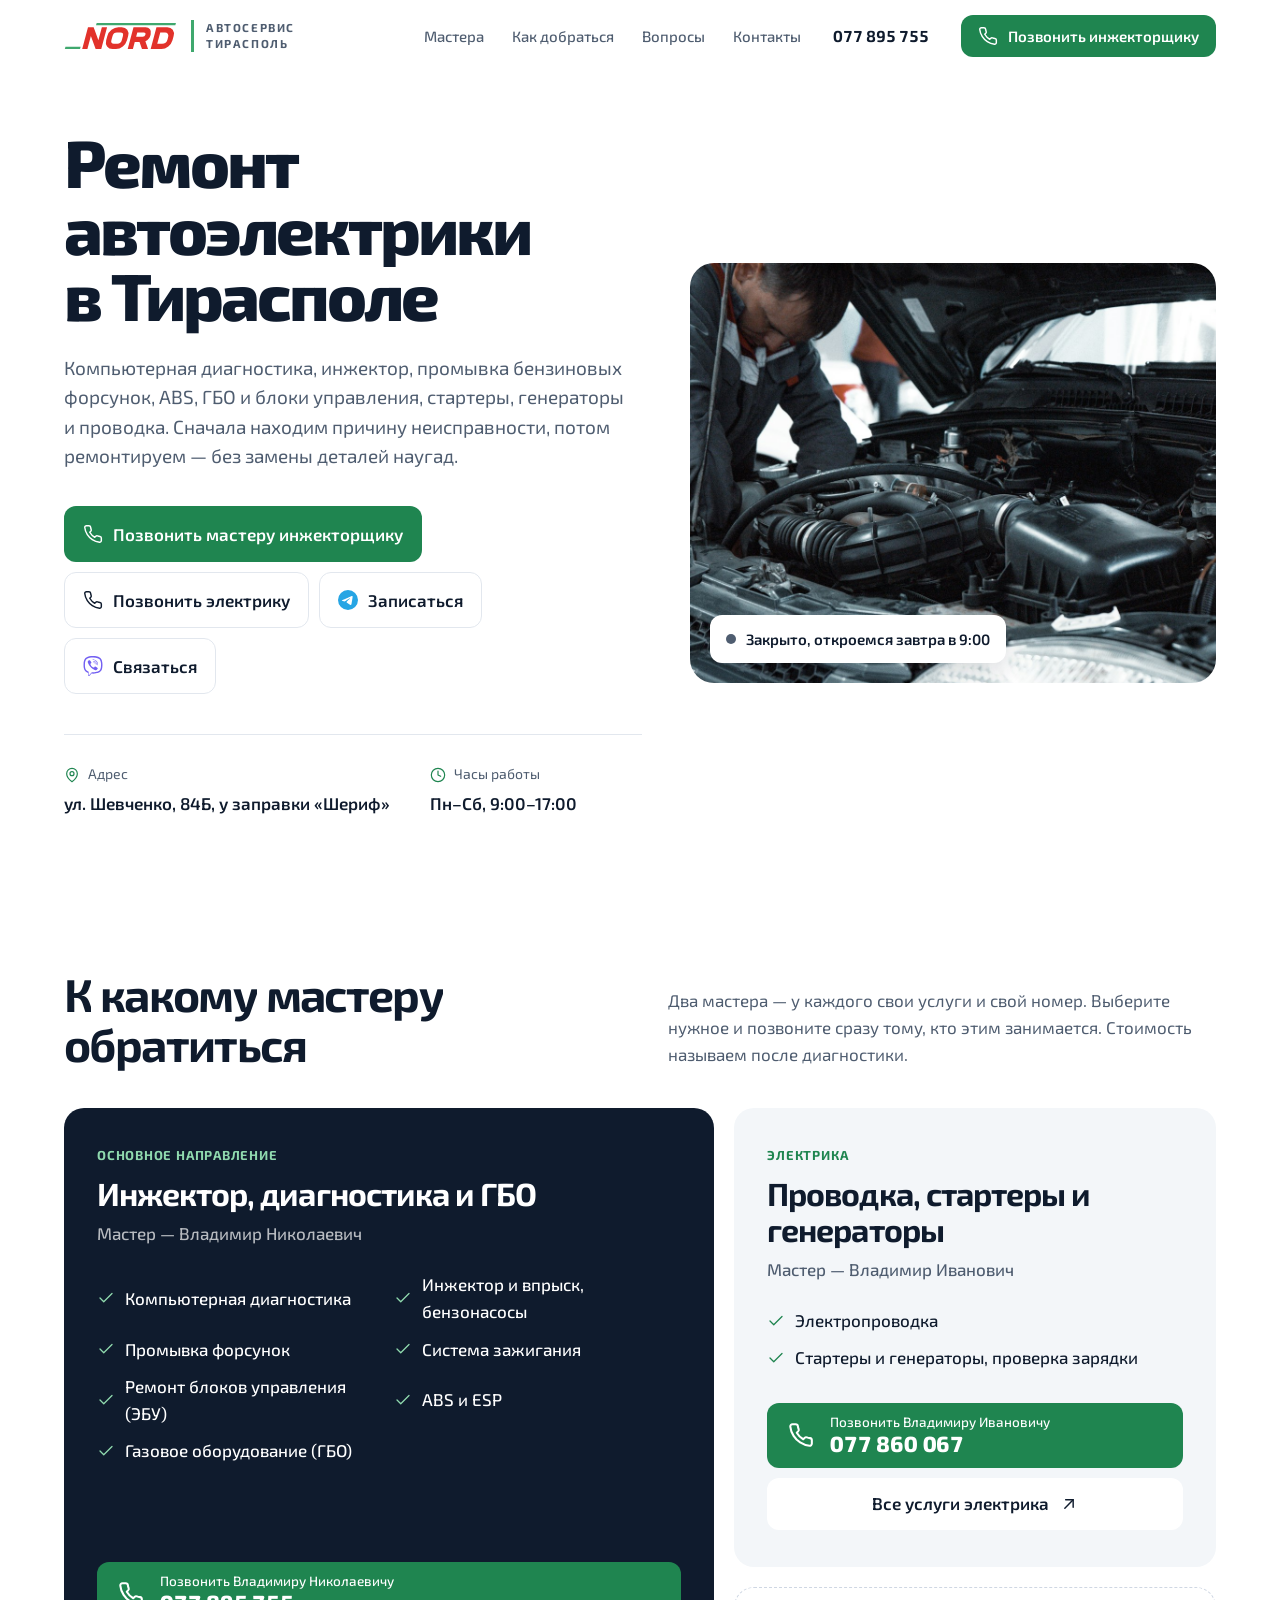
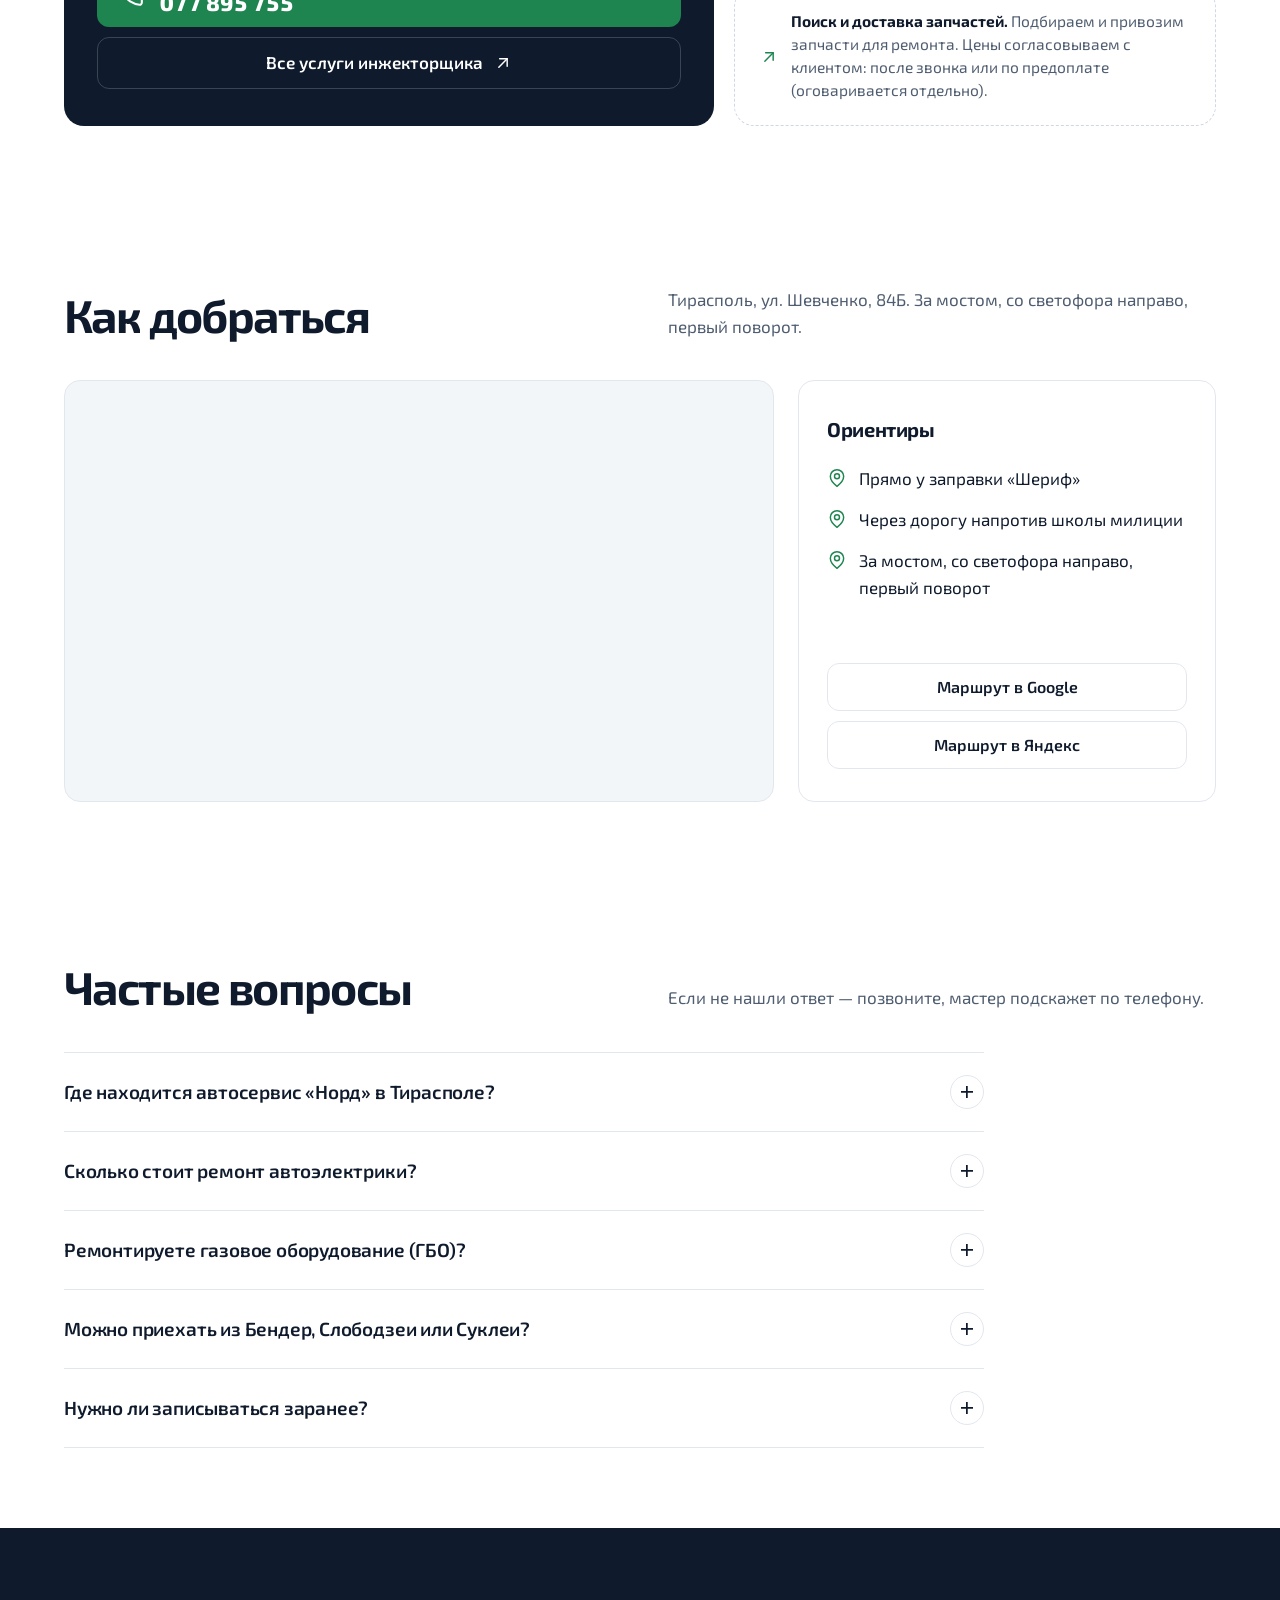
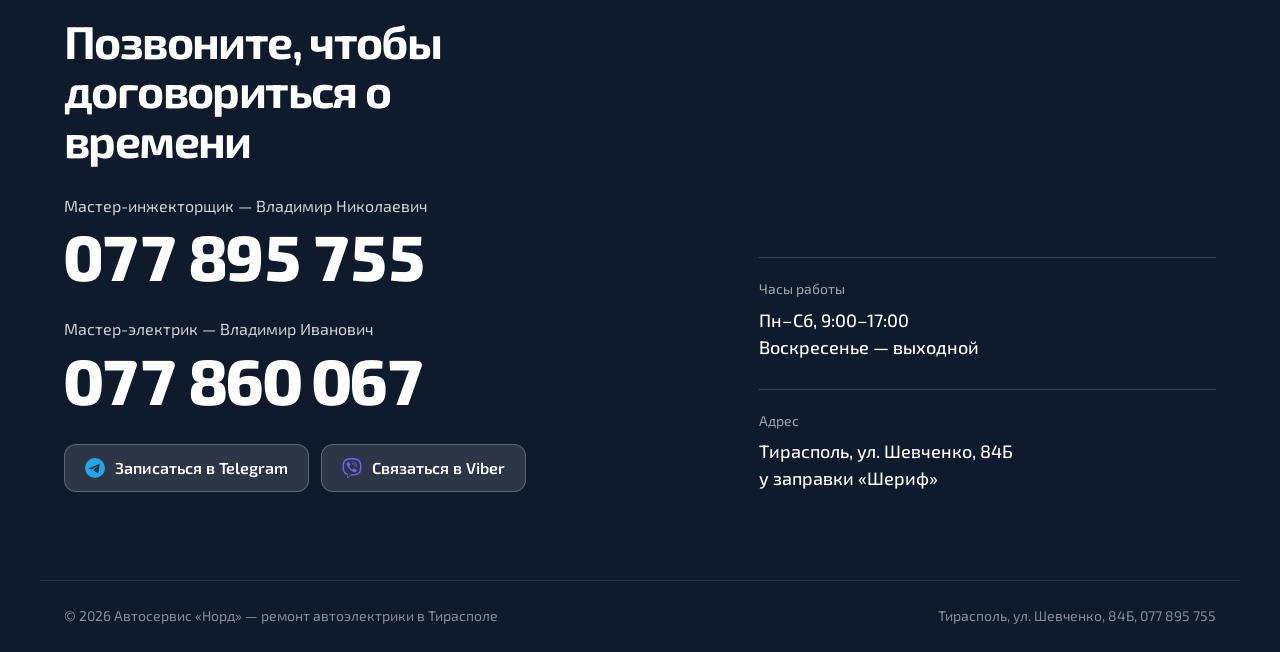
==== commit b6f4843a: "Шрифт сайта Exo 2 вместо Onest Квадратно-скруглённые формы Exo 2 перекликаются с логотипом NORD. Обн" ====
--- a/index.html
+++ b/index.html
@@ -54,7 +54,7 @@
 
   <link rel="preconnect" href="https://fonts.googleapis.com">
   <link rel="preconnect" href="https://fonts.gstatic.com" crossorigin>
-  <link rel="stylesheet" href="https://fonts.googleapis.com/css2?family=Onest:wght@400;500;600;700;800&display=swap">
+  <link rel="stylesheet" href="https://fonts.googleapis.com/css2?family=Exo+2:wght@400;500;600;700;800&display=swap">
   <link rel="preload" href="img/hero.jpg" as="image" fetchpriority="high">
   <link rel="stylesheet" href="styles.css?v=13">
 
--- a/styles.css
+++ b/styles.css
@@ -17,7 +17,7 @@
   --r-md: 16px;   /* блоки */
   --r-lg: 24px;   /* фото */
 
-  --font: "Onest", system-ui, -apple-system, "Segoe UI", Roboto, Arial, sans-serif;
+  --font: "Exo 2", system-ui, -apple-system, "Segoe UI", Roboto, Arial, sans-serif;
   --wrap: 1200px;
   --ease-out: cubic-bezier(.16, 1, .3, 1);
   --ease-back: cubic-bezier(.34, 1.56, .64, 1);
